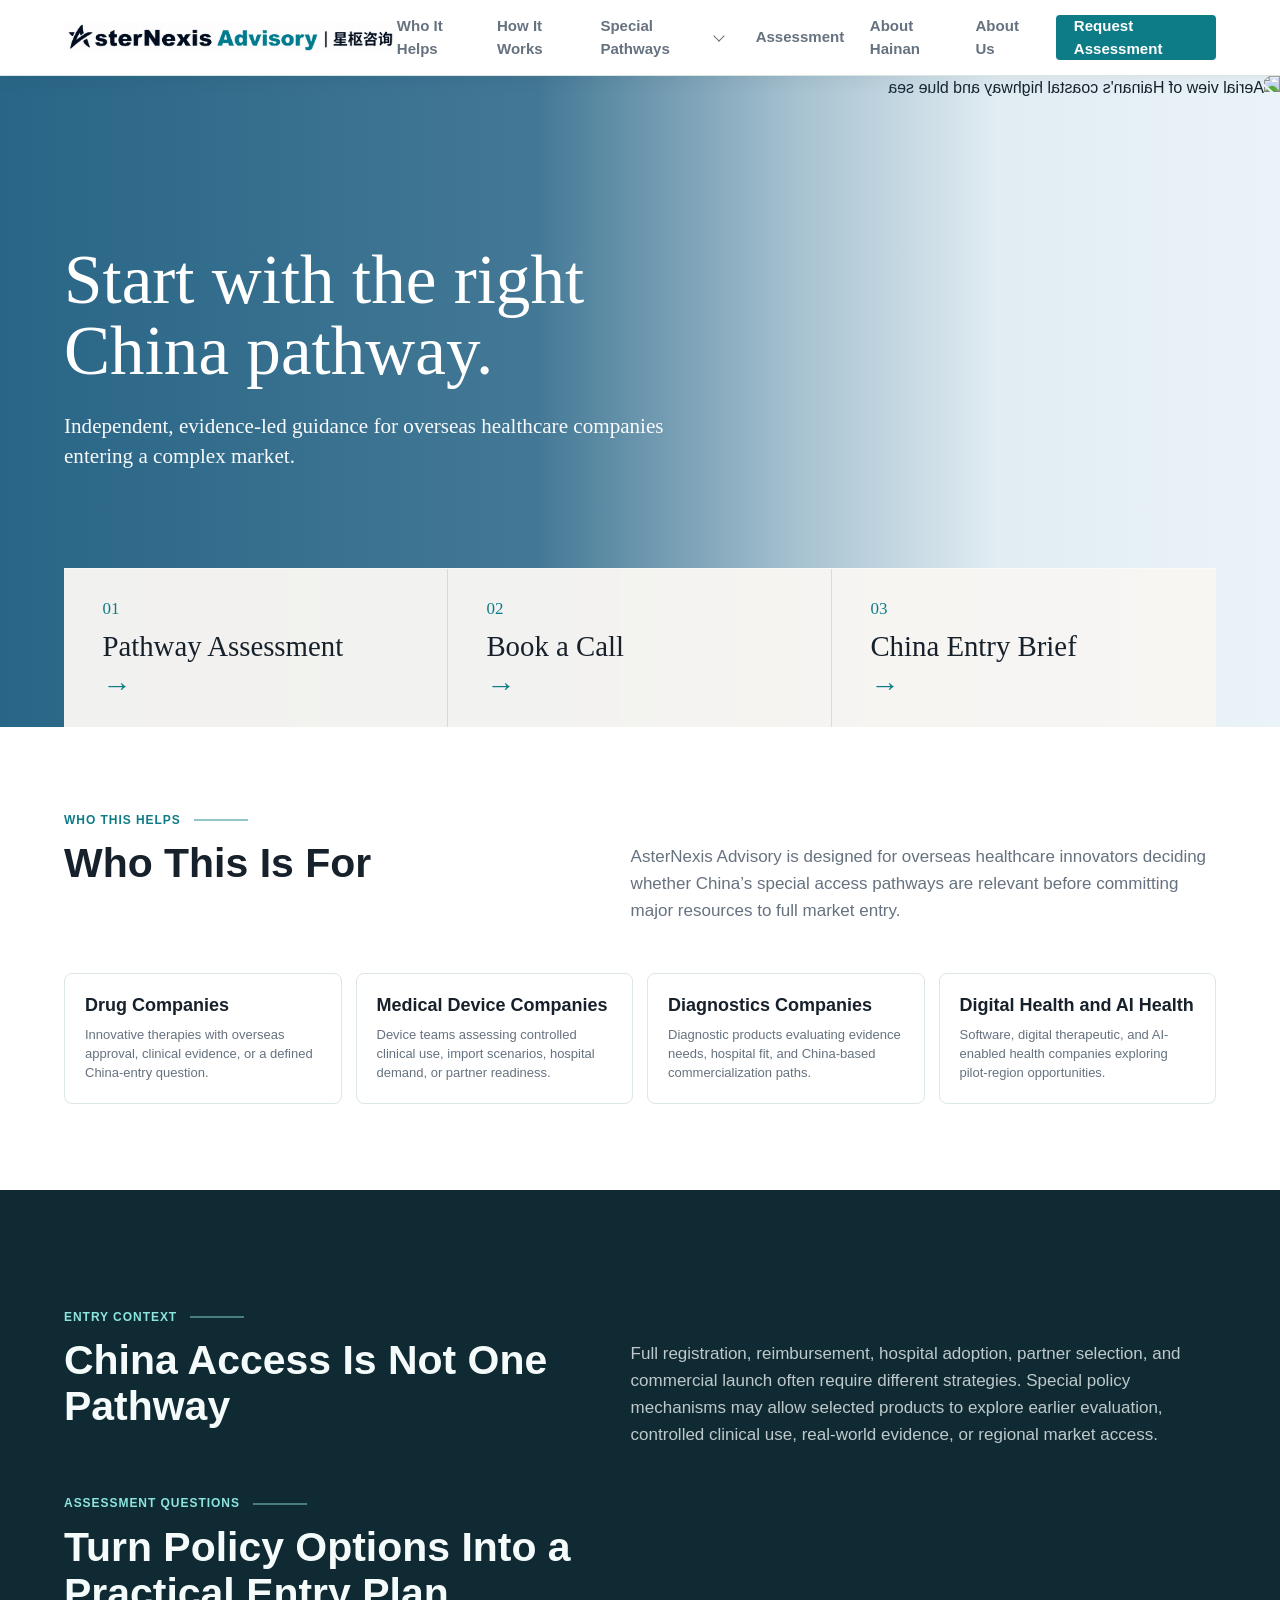
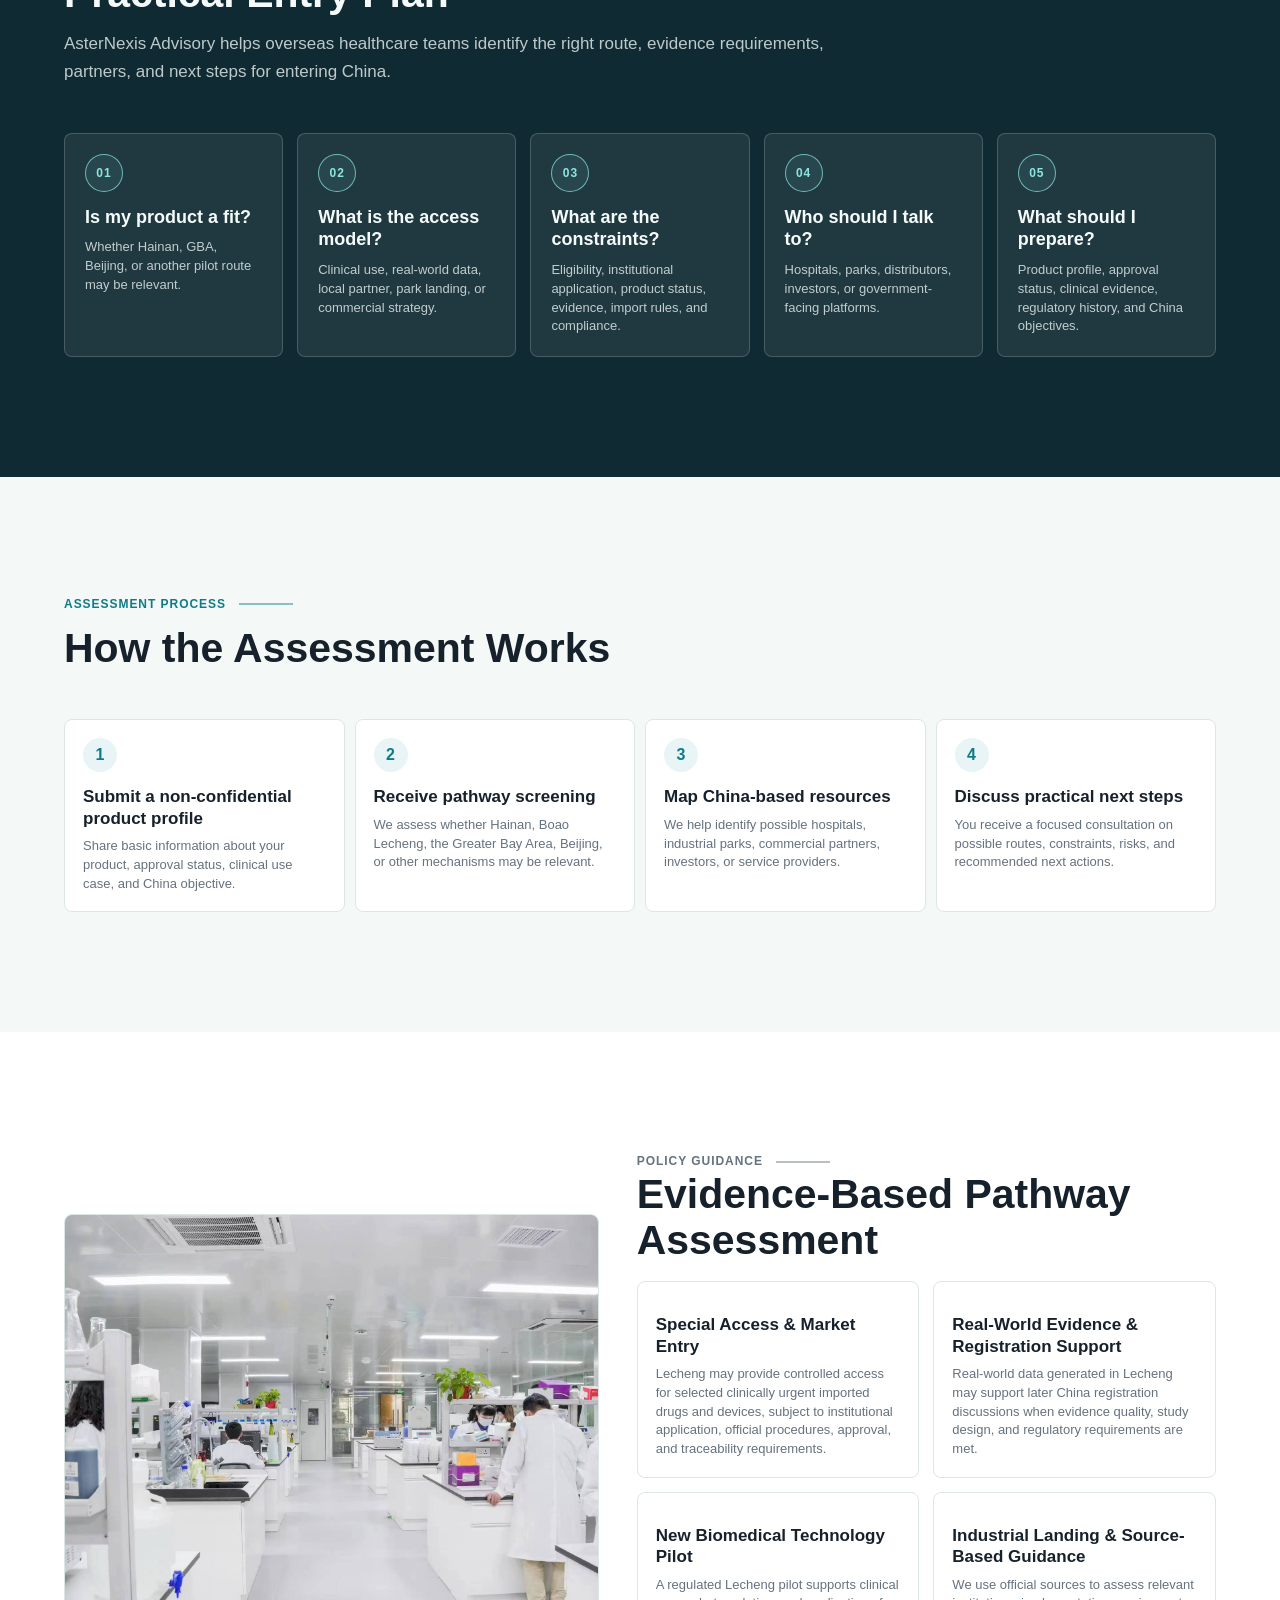
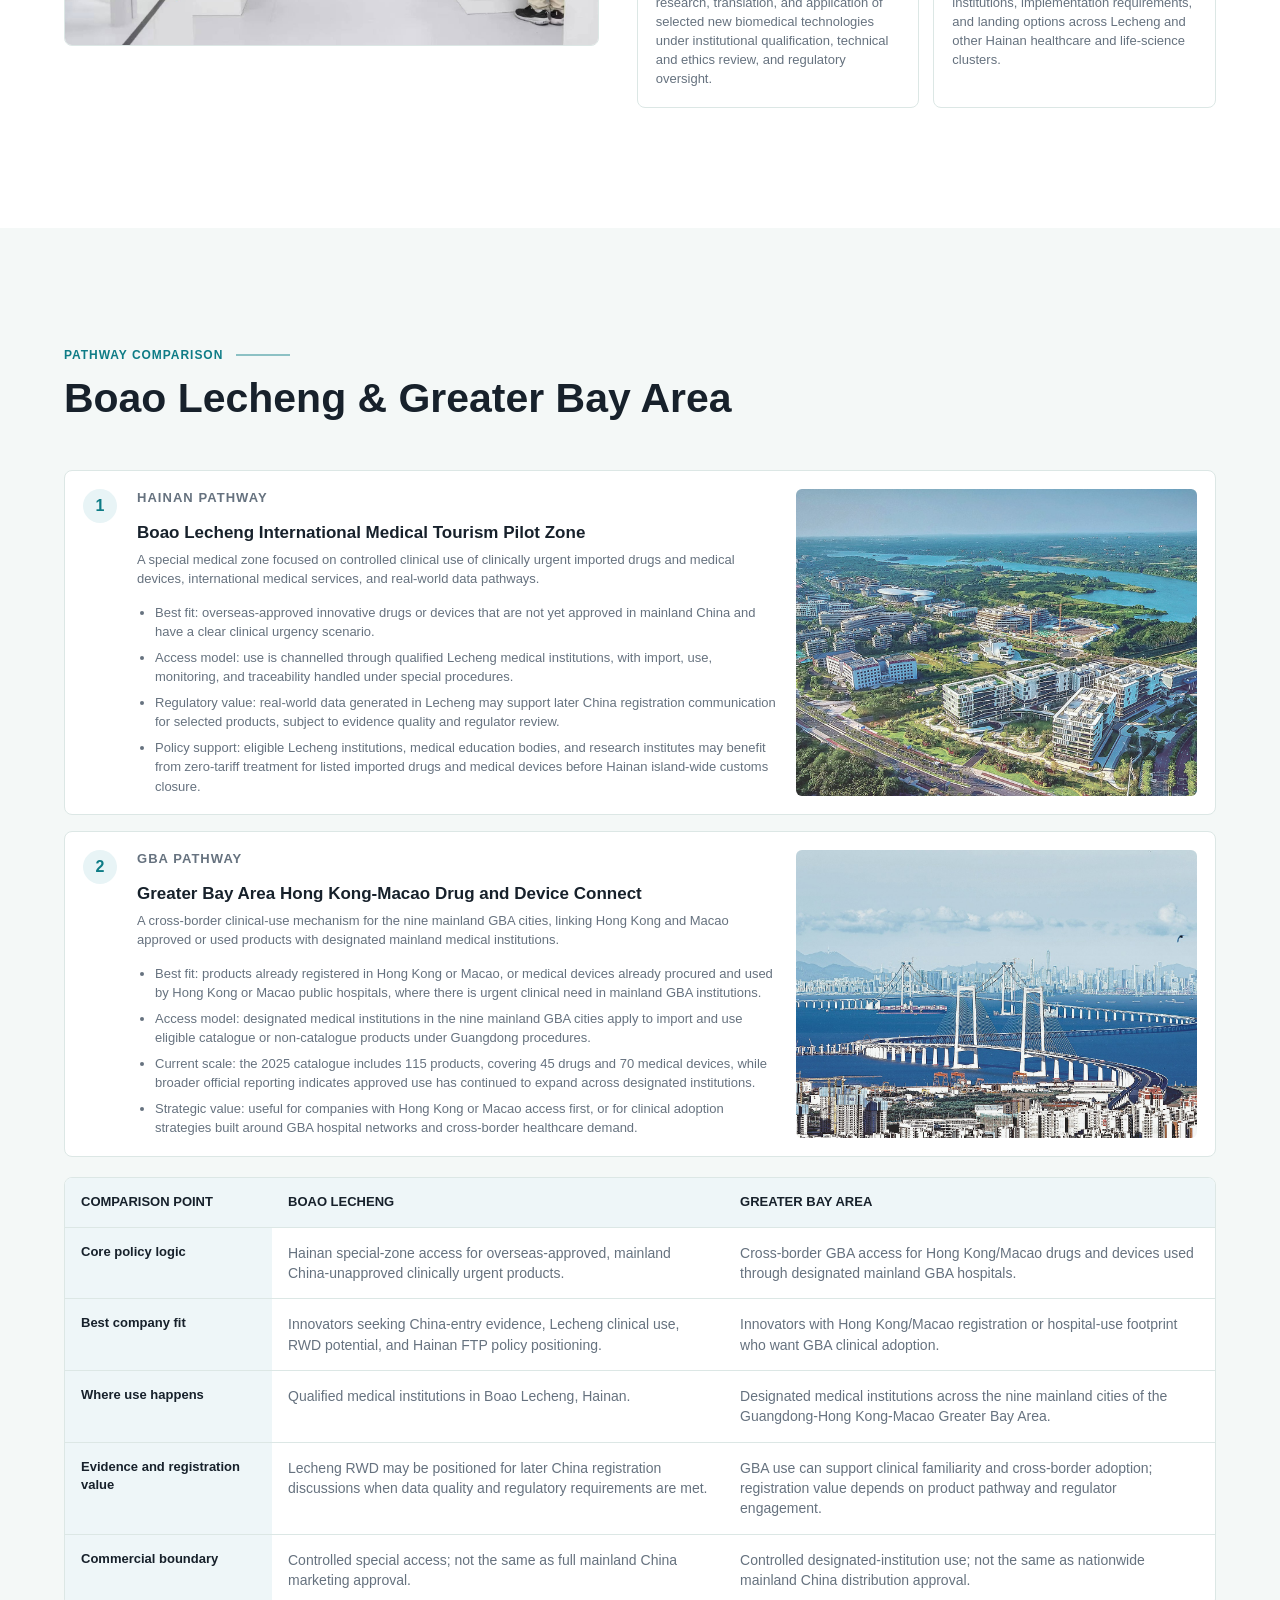
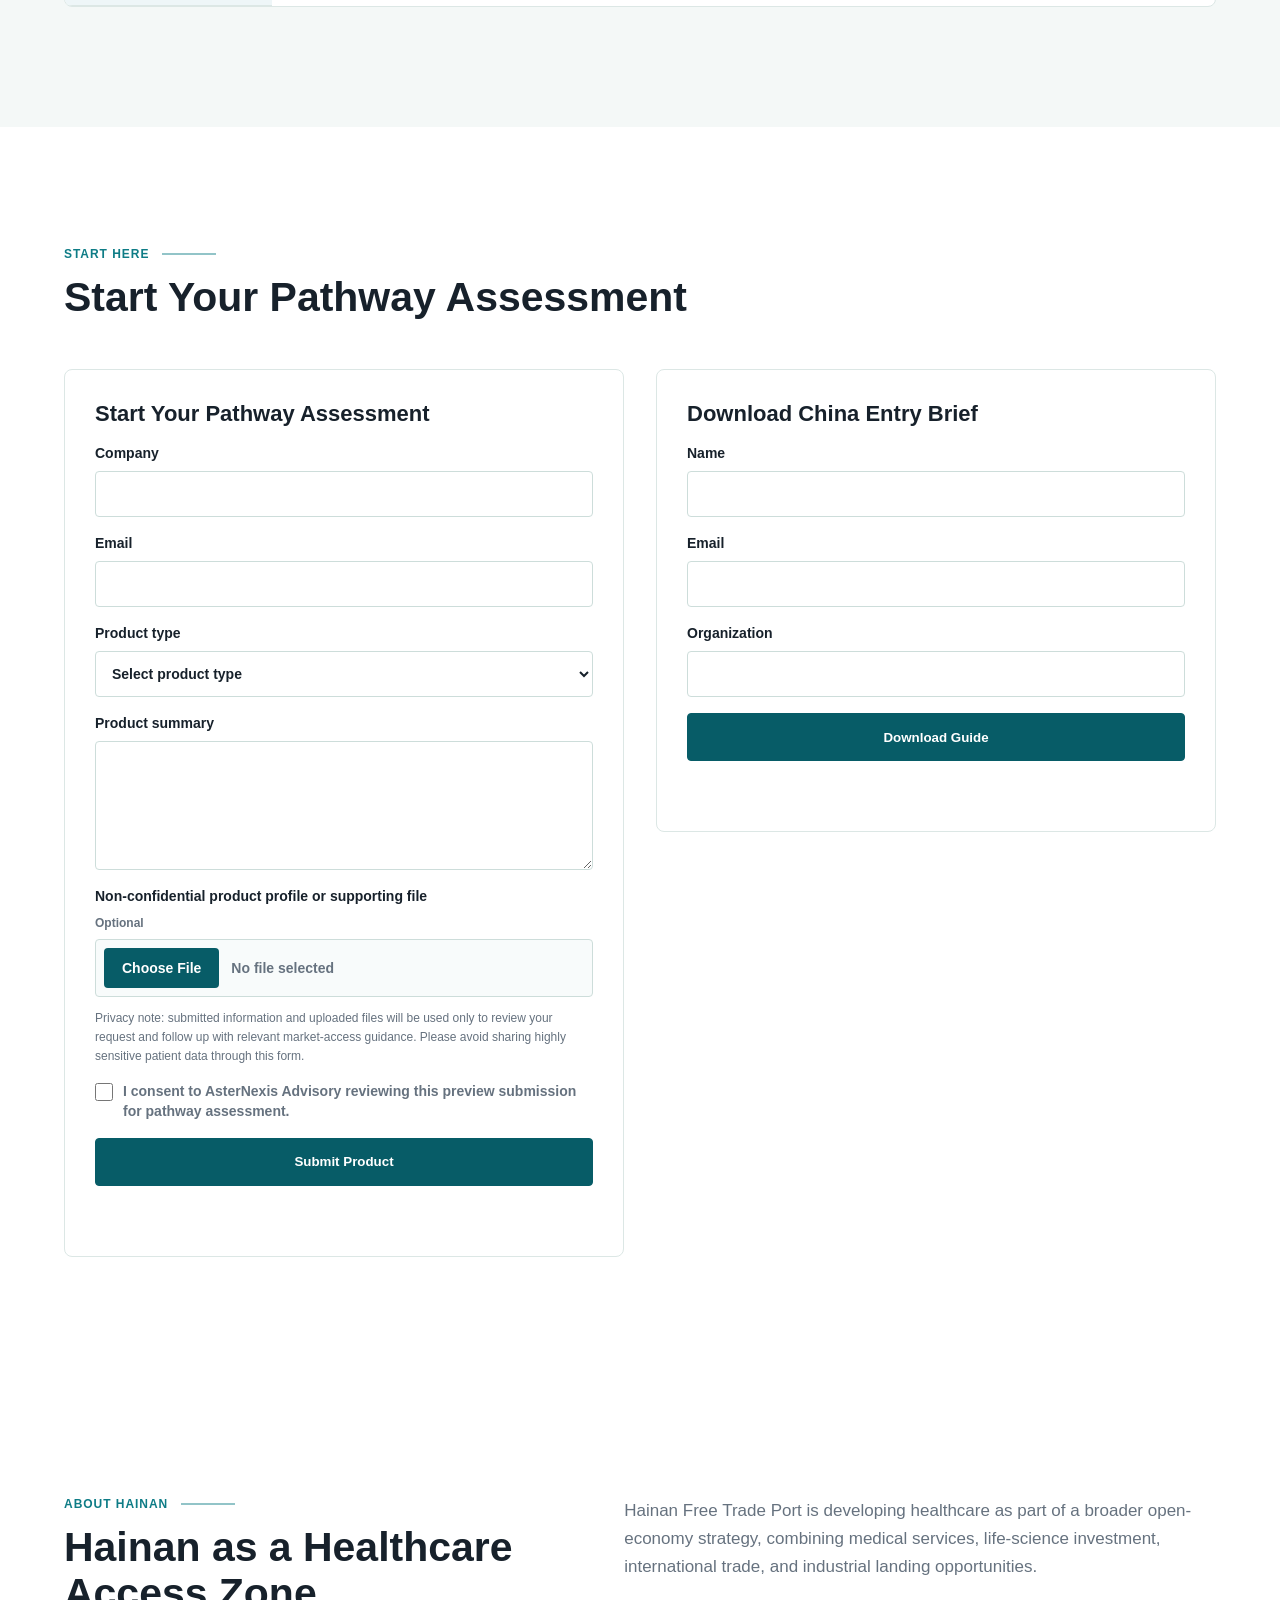
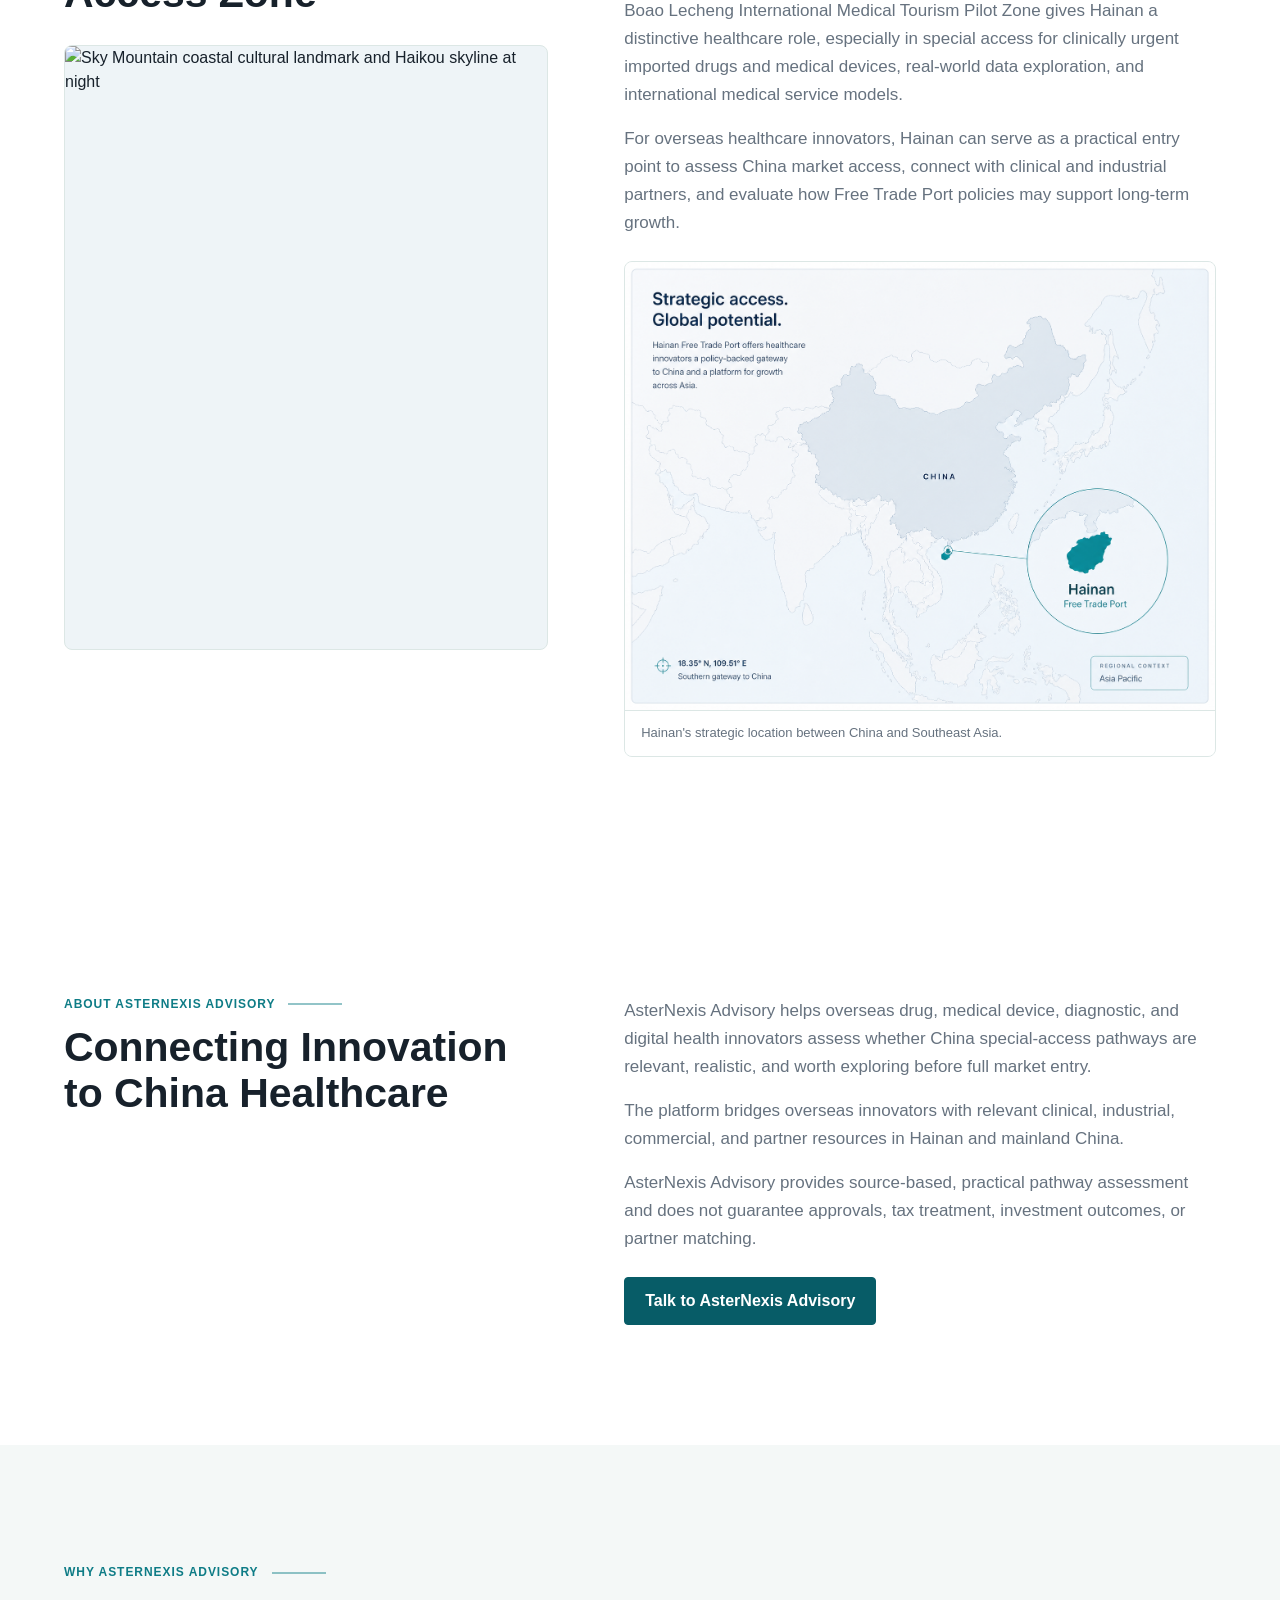
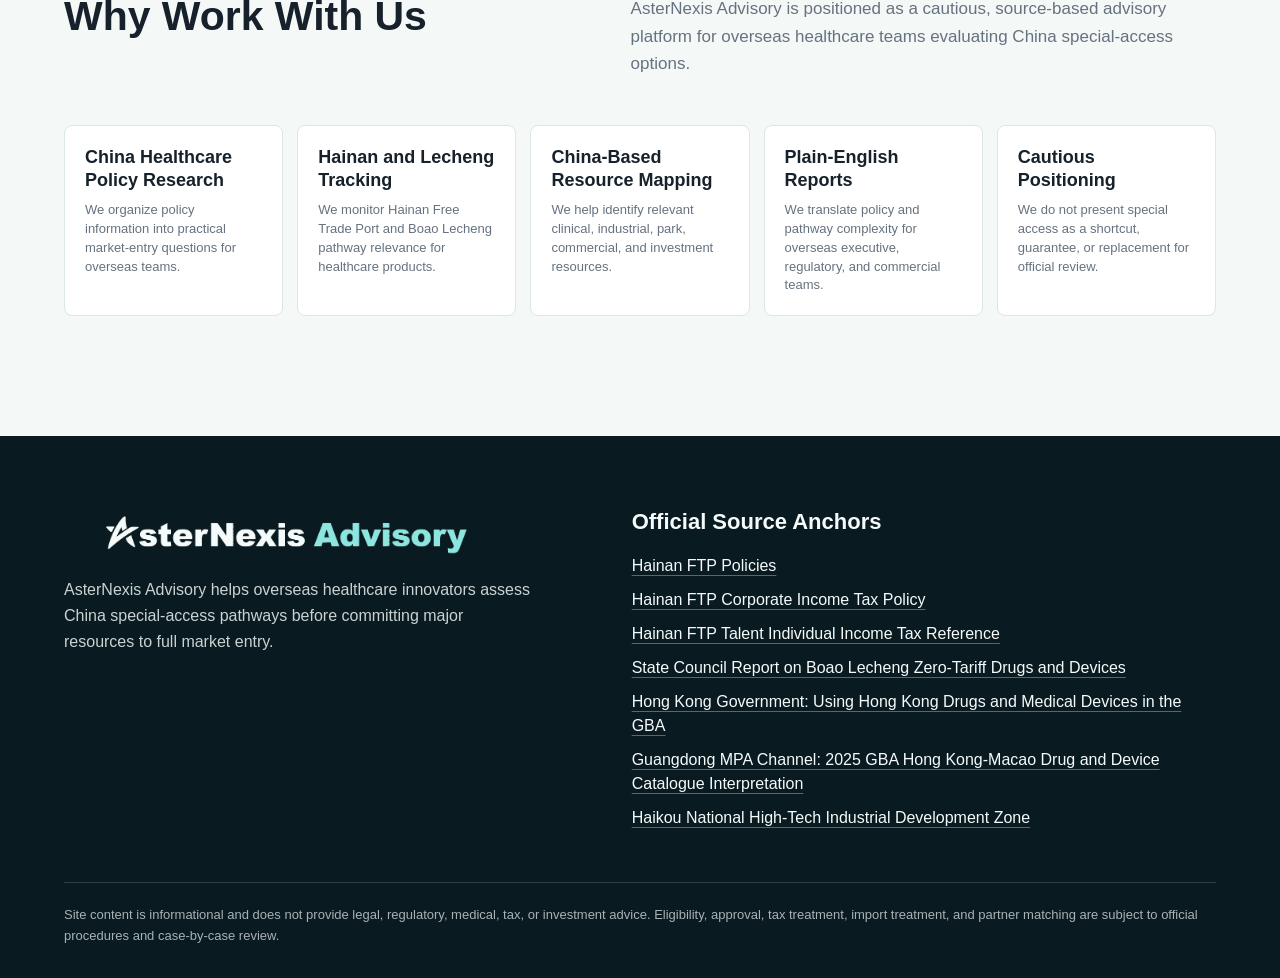
==== index.html @ 8ebd54a4 "Integrate approved hero content into homepage" ====
<!doctype html>
<html lang="en">
<head>
  <meta charset="utf-8">
  <meta name="viewport" content="width=device-width, initial-scale=1">
  <title>AsterNexis Advisory | Hainan & China Healthcare Market Entry Pathways</title>
  <meta name="description" content="AsterNexis Advisory helps overseas drug, medical device, diagnostic, and digital health companies assess China special-access pathways before full market registration.">
  <link rel="stylesheet" href="styles.css?v=20260714-integrated-hero-2">
  <script src="data/site-content.js?v=20260708-1" defer></script>
  <script src="script.js?v=20260714-dropdown-2" defer></script>
</head>
<body>
  <a class="skip-link" href="#main">Skip to content</a>
  <header class="site-header" data-site-header>
    <a class="brand" href="#home" aria-label="AsterNexis Advisory home">
      <img class="brand-logo" src="assets/asternexis-advisory-logo-cn.png?v=20260709-3" alt="AsterNexis Advisory 星枢咨询">
    </a>
    <button class="nav-toggle" type="button" aria-expanded="false" aria-controls="site-nav" aria-label="Open main navigation" data-nav-toggle>
      <span class="nav-toggle-line"></span>
      <span class="nav-toggle-line"></span>
      <span class="nav-toggle-line"></span>
    </button>
    <nav id="site-nav" class="site-nav" aria-label="Main navigation" data-site-nav>
      <a href="#audience">Who It Helps</a>
      <a href="#pathway">How It Works</a>
      <div class="nav-dropdown" data-nav-dropdown>
        <div class="nav-dropdown-trigger">
          <a href="#policies">Special Pathways</a>
          <button class="nav-dropdown-toggle" type="button" aria-expanded="false" aria-controls="special-pathways-menu" aria-label="Open Special Pathways menu" data-nav-dropdown-toggle>
            <span class="nav-chevron" aria-hidden="true"></span>
          </button>
        </div>
        <div id="special-pathways-menu" class="nav-dropdown-menu">
          <a href="#policies">Overview</a>
          <a href="#lecheng">Boao Lecheng</a>
          <a href="#greater-bay-area">Greater Bay Area</a>
          <a href="#pathway-comparison">Compare Both Pathways</a>
        </div>
      </div>
      <a href="#innovators">Assessment</a>
      <a href="#about-hainan">About Hainan</a>
      <a href="#about-us">About Us</a>
      <a class="nav-cta" href="#innovators">Request Assessment</a>
    </nav>
  </header>
  <main id="main">
    <section id="home" class="hero">
      <img class="hero-image" src="assets/hainan-coastal-road.png" alt="Aerial view of Hainan's coastal highway and blue sea">
      <div class="hero-overlay"></div>
      <div class="hero-content wrap">
        <div class="hero-copy">
          <h1>Start with the right<br>China pathway.</h1>
          <p class="lead">Independent, evidence-led guidance for overseas healthcare companies entering a complex market.</p>
        </div>
      </div>
      <div class="hero-gateway">
        <div class="wrap hero-gateway-grid">
          <a class="hero-gateway-link" href="#innovators">
            <span class="hero-gateway-number">01</span>
            <span class="hero-gateway-title">Pathway Assessment</span>
            <span class="hero-gateway-arrow" aria-hidden="true">&rarr;</span>
          </a>
          <a class="hero-gateway-link" href="#innovators">
            <span class="hero-gateway-number">02</span>
            <span class="hero-gateway-title">Book a Call</span>
            <span class="hero-gateway-arrow" aria-hidden="true">&rarr;</span>
          </a>
          <a class="hero-gateway-link" href="#guide-form">
            <span class="hero-gateway-number">03</span>
            <span class="hero-gateway-title">China Entry Brief</span>
            <span class="hero-gateway-arrow" aria-hidden="true">&rarr;</span>
          </a>
        </div>
      </div>
    </section>
    <section id="audience" class="section section-compact">
      <div class="wrap">
        <div class="section-head">
          <div class="section-title">
            <p class="section-kicker">WHO THIS HELPS</p>
            <h2>Who This Is For</h2>
          </div>
          <p>AsterNexis Advisory is designed for overseas healthcare innovators deciding whether China&rsquo;s special access pathways are relevant before committing major resources to full market entry.</p>
        </div>
        <div class="overview-grid">
          <article class="overview-card">
            <h3>Drug Companies</h3>
            <p>Innovative therapies with overseas approval, clinical evidence, or a defined China-entry question.</p>
          </article>
          <article class="overview-card">
            <h3>Medical Device Companies</h3>
            <p>Device teams assessing controlled clinical use, import scenarios, hospital demand, or partner readiness.</p>
          </article>
          <article class="overview-card">
            <h3>Diagnostics Companies</h3>
            <p>Diagnostic products evaluating evidence needs, hospital fit, and China-based commercialization paths.</p>
          </article>
          <article class="overview-card">
            <h3>Digital Health and AI Health</h3>
            <p>Software, digital therapeutic, and AI-enabled health companies exploring pilot-region opportunities.</p>
          </article>
        </div>
      </div>
    </section>
    <section id="assessment" class="section section-dark assessment-dark">
      <div class="wrap">
        <div class="section-head">
          <div class="section-title">
            <p class="section-kicker">ENTRY CONTEXT</p>
            <h2>China Access Is Not One Pathway</h2>
          </div>
          <p>Full registration, reimbursement, hospital adoption, partner selection, and commercial launch often require different strategies. Special policy mechanisms may allow selected products to explore earlier evaluation, controlled clinical use, real-world evidence, or regional market access.</p>
        </div>
        <div class="section-head section-head-stacked">
          <div class="section-title">
            <p class="section-kicker">ASSESSMENT QUESTIONS</p>
            <h2>Turn Policy Options Into a Practical Entry Plan</h2>
          </div>
          <p>AsterNexis Advisory helps overseas healthcare teams identify the right route, evidence requirements, partners, and next steps for entering China.</p>
        </div>
        <div class="clarify-grid">
          <article class="clarify-card">
            <span>01</span>
            <h3>Is my product a fit?</h3>
            <p>Whether Hainan, GBA, Beijing, or another pilot route may be relevant.</p>
          </article>
          <article class="clarify-card">
            <span>02</span>
            <h3>What is the access model?</h3>
            <p>Clinical use, real-world data, local partner, park landing, or commercial strategy.</p>
          </article>
          <article class="clarify-card">
            <span>03</span>
            <h3>What are the constraints?</h3>
            <p>Eligibility, institutional application, product status, evidence, import rules, and compliance.</p>
          </article>
          <article class="clarify-card">
            <span>04</span>
            <h3>Who should I talk to?</h3>
            <p>Hospitals, parks, distributors, investors, or government-facing platforms.</p>
          </article>
          <article class="clarify-card">
            <span>05</span>
            <h3>What should I prepare?</h3>
            <p>Product profile, approval status, clinical evidence, regulatory history, and China objectives.</p>
          </article>
        </div>
      </div>
    </section>
    <section id="pathway" class="section section-soft">
      <div class="wrap">
        <div class="section-head section-head-wide">
          <div class="section-title">
            <p class="section-kicker">ASSESSMENT PROCESS</p>
            <h2>How the Assessment Works</h2>
          </div>
        </div>
        <div class="steps-grid" data-render="pathway"></div>
      </div>
    </section>
    <section id="policies" class="section">
      <div class="wrap split">
        <div class="image-panel">
          <img src="assets/hainan-seed-laboratory.png" alt="Researchers working in a modern Hainan innovation laboratory">
        </div>
        <div class="copy-panel">
          <div class="section-title">
            <p class="section-kicker">POLICY GUIDANCE</p>
            <h2>Evidence-Based Pathway Assessment</h2>
          </div>
          <div class="policy-grid">
            <article class="policy-card">
              <h3>Special Access &amp; Market Entry</h3>
              <p>Lecheng may provide controlled access for selected clinically urgent imported drugs and devices, subject to institutional application, official procedures, approval, and traceability requirements.</p>
            </article>
            <article class="policy-card">
              <h3>Real-World Evidence &amp; Registration Support</h3>
              <p>Real-world data generated in Lecheng may support later China registration discussions when evidence quality, study design, and regulatory requirements are met.</p>
            </article>
            <article class="policy-card">
              <h3>New Biomedical Technology Pilot</h3>
              <p>A regulated Lecheng pilot supports clinical research, translation, and application of selected new biomedical technologies under institutional qualification, technical and ethics review, and regulatory oversight.</p>
            </article>
            <article class="policy-card">
              <h3>Industrial Landing &amp; Source-Based Guidance</h3>
              <p>We use official sources to assess relevant institutions, implementation requirements, and landing options across Lecheng and other Hainan healthcare and life-science clusters.</p>
            </article>
          </div>
        </div>
      </div>
    </section>
    <section id="parks" class="section section-soft">
      <div class="wrap">
        <div class="section-head section-head-wide">
          <div class="section-title">
            <p class="section-kicker">PATHWAY COMPARISON</p>
            <h2>Boao Lecheng &amp; Greater Bay Area</h2>
          </div>
        </div>
        <div class="parks-list comparison-list" data-render="parks">
          <article id="lecheng" class="park-card">
            <div class="park-index">1</div>
            <div>
              <p class="park-eyebrow">Hainan pathway</p>
              <h3>Boao Lecheng International Medical Tourism Pilot Zone</h3>
              <p>A special medical zone focused on controlled clinical use of clinically urgent imported drugs and medical devices, international medical services, and real-world data pathways.</p>
              <ul class="park-highlights">
                <li>Best fit: overseas-approved innovative drugs or devices that are not yet approved in mainland China and have a clear clinical urgency scenario.</li>
                <li>Access model: use is channelled through qualified Lecheng medical institutions, with import, use, monitoring, and traceability handled under special procedures.</li>
                <li>Regulatory value: real-world data generated in Lecheng may support later China registration communication for selected products, subject to evidence quality and regulator review.</li>
                <li>Policy support: eligible Lecheng institutions, medical education bodies, and research institutes may benefit from zero-tariff treatment for listed imported drugs and medical devices before Hainan island-wide customs closure.</li>
              </ul>
            </div>
            <figure class="park-visual">
              <img src="assets/boao-lecheng-policy-pathway.jpg" alt="Aerial view of Boao Lecheng International Medical Tourism Pilot Zone in Hainan">
            </figure>
          </article>
          <article id="greater-bay-area" class="park-card">
            <div class="park-index">2</div>
            <div>
              <p class="park-eyebrow">GBA pathway</p>
              <h3>Greater Bay Area Hong Kong-Macao Drug and Device Connect</h3>
              <p>A cross-border clinical-use mechanism for the nine mainland GBA cities, linking Hong Kong and Macao approved or used products with designated mainland medical institutions.</p>
              <ul class="park-highlights">
                <li>Best fit: products already registered in Hong Kong or Macao, or medical devices already procured and used by Hong Kong or Macao public hospitals, where there is urgent clinical need in mainland GBA institutions.</li>
                <li>Access model: designated medical institutions in the nine mainland GBA cities apply to import and use eligible catalogue or non-catalogue products under Guangdong procedures.</li>
                <li>Current scale: the 2025 catalogue includes 115 products, covering 45 drugs and 70 medical devices, while broader official reporting indicates approved use has continued to expand across designated institutions.</li>
                <li>Strategic value: useful for companies with Hong Kong or Macao access first, or for clinical adoption strategies built around GBA hospital networks and cross-border healthcare demand.</li>
              </ul>
            </div>
            <figure class="park-visual">
              <img src="assets/gba-policy-pathway.jpg" alt="Greater Bay Area bridge and skyline representing the Hong Kong-Macao access pathway">
            </figure>
          </article>
        </div>
        <div id="pathway-comparison" class="comparison-table-wrap">
          <table class="policy-table comparison-table" aria-label="Comparison of Boao Lecheng and Greater Bay Area healthcare access pathways">
            <thead>
              <tr>
                <th>Comparison point</th>
                <th>Boao Lecheng</th>
                <th>Greater Bay Area</th>
              </tr>
            </thead>
            <tbody data-render="park-comparison">
              <tr>
                <th scope="row">Core policy logic</th>
                <td>Hainan special-zone access for overseas-approved, mainland China-unapproved clinically urgent products.</td>
                <td>Cross-border GBA access for Hong Kong/Macao drugs and devices used through designated mainland GBA hospitals.</td>
              </tr>
              <tr>
                <th scope="row">Best company fit</th>
                <td>Innovators seeking China-entry evidence, Lecheng clinical use, RWD potential, and Hainan FTP policy positioning.</td>
                <td>Innovators with Hong Kong/Macao registration or hospital-use footprint who want GBA clinical adoption.</td>
              </tr>
              <tr>
                <th scope="row">Where use happens</th>
                <td>Qualified medical institutions in Boao Lecheng, Hainan.</td>
                <td>Designated medical institutions across the nine mainland cities of the Guangdong-Hong Kong-Macao Greater Bay Area.</td>
              </tr>
              <tr>
                <th scope="row">Evidence and registration value</th>
                <td>Lecheng RWD may be positioned for later China registration discussions when data quality and regulatory requirements are met.</td>
                <td>GBA use can support clinical familiarity and cross-border adoption; registration value depends on product pathway and regulator engagement.</td>
              </tr>
              <tr>
                <th scope="row">Commercial boundary</th>
                <td>Controlled special access; not the same as full mainland China marketing approval.</td>
                <td>Controlled designated-institution use; not the same as nationwide mainland China distribution approval.</td>
              </tr>
            </tbody>
          </table>
        </div>
      </div>
    </section>
    <section id="innovators" class="section">
      <div class="wrap">
        <div class="section-head section-head-wide">
          <div class="section-title">
            <p class="section-kicker">START HERE</p>
            <h2>Start Your Pathway Assessment</h2>
          </div>
        </div>
        <div class="form-layout">
          <form id="product-form" class="lead-form" action="https://formspree.io/f/meebnwye" method="post" enctype="multipart/form-data" data-lead-form>
            <h3>Start Your Pathway Assessment</h3>
            <input type="hidden" name="_subject" value="New AsterNexis Advisory pathway assessment request">
            <label>
              Company
              <input type="text" name="company" autocomplete="organization" required>
            </label>
            <label>
              Email
              <input type="email" name="email" autocomplete="email" required>
            </label>
            <label>
              Product type
              <select name="productType" required>
                <option value="">Select product type</option>
                <option value="drug">Drug</option>
                <option value="device">Medical device</option>
                <option value="diagnostic">Diagnostic</option>
                <option value="service">Healthcare service</option>
                <option value="other">Other</option>
              </select>
            </label>
            <label>
              Product summary
              <textarea name="summary" rows="5" required></textarea>
            </label>
            <label>
              Non-confidential product profile or supporting file <span class="optional-note">Optional</span>
              <span class="file-upload">
                <input class="file-upload-input" type="file" name="productFile" accept=".pdf,.doc,.docx,.ppt,.pptx,.xls,.xlsx,.png,.jpg,.jpeg" data-file-input>
                <span class="file-upload-button">Choose File</span>
                <span class="file-upload-name" data-file-name>No file selected</span>
              </span>
            </label>
            <p class="privacy-note">Privacy note: submitted information and uploaded files will be used only to review your request and follow up with relevant market-access guidance. Please avoid sharing highly sensitive patient data through this form.</p>
            <label class="check">
              <input type="checkbox" name="consent" required>
              <span>I consent to AsterNexis Advisory reviewing this preview submission for pathway assessment.</span>
            </label>
            <button class="button" type="submit">Submit Product</button>
            <p class="form-status" aria-live="polite"></p>
          </form>
          <form id="guide-form" class="lead-form" action="https://formspree.io/f/mzdloqnz" method="post" data-lead-form>
            <h3>Download China Entry Brief</h3>
            <input type="hidden" name="_subject" value="New AsterNexis Advisory entry guide request">
            <label>
              Name
              <input type="text" name="name" autocomplete="name" required>
            </label>
            <label>
              Email
              <input type="email" name="email" autocomplete="email" required>
            </label>
            <label>
              Organization
              <input type="text" name="organization" autocomplete="organization" required>
            </label>
            <button class="button" type="submit">Download Guide</button>
            <p class="form-status" aria-live="polite"></p>
          </form>
        </div>
      </div>
    </section>
    <section id="about-hainan" class="section">
      <div class="wrap two-column">
        <div class="about-hainan-heading">
          <div class="section-title">
            <p class="section-kicker">ABOUT HAINAN</p>
            <h2>Hainan as a Healthcare Access Zone</h2>
          </div>
          <figure class="about-hainan-visual">
            <img src="assets/haikou-sky-mountain.png" alt="Sky Mountain coastal cultural landmark and Haikou skyline at night">
          </figure>
        </div>
        <div class="about-hainan-content">
          <div class="text-stack" data-render="aboutHainan"></div>
          <figure class="about-hainan-map">
            <img src="assets/hainan-asia-editorial-map.png" alt="Map showing Hainan Free Trade Port at China's southern gateway within Asia">
            <figcaption>Hainan's strategic location between China and Southeast Asia.</figcaption>
          </figure>
        </div>
      </div>
    </section>
    <section id="about-us" class="section">
      <div class="wrap two-column">
        <div>
          <div class="section-title">
            <p class="section-kicker">ABOUT ASTERNEXIS ADVISORY</p>
            <h2>Connecting Innovation to China Healthcare</h2>
          </div>
        </div>
        <div>
          <div class="text-stack" data-render="aboutUs"></div>
          <a class="button" href="#innovators">Talk to AsterNexis Advisory</a>
        </div>
      </div>
    </section>
    <section id="why-us" class="section section-soft">
      <div class="wrap">
        <div class="section-head">
          <div class="section-title">
            <p class="section-kicker">WHY ASTERNEXIS ADVISORY</p>
            <h2>Why Work With Us</h2>
          </div>
          <p>AsterNexis Advisory is positioned as a cautious, source-based advisory platform for overseas healthcare teams evaluating China special-access options.</p>
        </div>
        <div class="overview-grid overview-grid-five">
          <article class="overview-card">
            <h3>China Healthcare Policy Research</h3>
            <p>We organize policy information into practical market-entry questions for overseas teams.</p>
          </article>
          <article class="overview-card">
            <h3>Hainan and Lecheng Tracking</h3>
            <p>We monitor Hainan Free Trade Port and Boao Lecheng pathway relevance for healthcare products.</p>
          </article>
          <article class="overview-card">
            <h3>China-Based Resource Mapping</h3>
            <p>We help identify relevant clinical, industrial, park, commercial, and investment resources.</p>
          </article>
          <article class="overview-card">
            <h3>Plain-English Reports</h3>
            <p>We translate policy and pathway complexity for overseas executive, regulatory, and commercial teams.</p>
          </article>
          <article class="overview-card">
            <h3>Cautious Positioning</h3>
            <p>We do not present special access as a shortcut, guarantee, or replacement for official review.</p>
          </article>
        </div>
      </div>
    </section>
  </main>
  <div class="submission-modal" data-submission-modal hidden>
    <div class="submission-modal-backdrop" data-modal-close></div>
    <section class="submission-modal-card" role="dialog" aria-modal="true" aria-labelledby="submission-modal-title" aria-describedby="submission-modal-message">
      <button class="submission-modal-close" type="button" aria-label="Close success message" data-modal-close>&times;</button>
      <div class="submission-modal-icon" aria-hidden="true">
        <svg viewBox="0 0 32 32" focusable="false">
          <path d="M27 9 13.5 22.5 6 15"/>
        </svg>
      </div>
      <p class="submission-modal-eyebrow">Submission received</p>
      <h2 id="submission-modal-title">Thank you. Your material has been submitted successfully.</h2>
      <p id="submission-modal-message">AsterNexis Advisory will review your needs carefully and follow up with relevant next steps.</p>
      <button class="button" type="button" data-modal-close>Back to Website</button>
    </section>
  </div>
  <footer class="site-footer">
    <div class="wrap footer-grid">
      <div>
        <div class="footer-brand" aria-label="AsterNexis Advisory">
          <img class="footer-brand-logo" src="assets/asternexis-advisory-logo-light.png" alt="AsterNexis Advisory">
        </div>
        <p>AsterNexis Advisory helps overseas healthcare innovators assess China special-access pathways before committing major resources to full market entry.</p>
      </div>
      <div>
        <h2>Official Source Anchors</h2>
        <ul class="source-list" data-render="sources"></ul>
      </div>
    </div>
    <div class="wrap disclaimer">
      Site content is informational and does not provide legal, regulatory, medical, tax, or investment advice. Eligibility, approval, tax treatment, import treatment, and partner matching are subject to official procedures and case-by-case review.
    </div>
  </footer>
</body>
</html>
---- styles.css ----
:root {
  --color-ink: #17212b;
  --color-muted: #66727f;
  --color-bg: #ffffff;
  --color-soft: #f4f8f7;
  --color-dark: #102a33;
  --color-dark-text: #f5fbfa;
  --color-accent: #0e7c86;
  --color-accent-strong: #075c67;
  --color-border: #dce7e5;
  --header-height: 76px;
  --page-gutter: clamp(20px, 5vw, 72px);
  --content-max: 1180px;
  --shadow-header: 0 2px 18px rgba(16, 42, 51, 0.08);
}

* {
  box-sizing: border-box;
}

html {
  scroll-behavior: smooth;
  scroll-padding-top: var(--header-height);
}

body {
  margin: 0;
  color: var(--color-ink);
  background: var(--color-bg);
  font-family: Arial, Helvetica, sans-serif;
  line-height: 1.5;
}

body.modal-open {
  overflow: hidden;
}

img {
  display: block;
  max-width: 100%;
}

a {
  color: inherit;
}

.skip-link {
  position: fixed;
  top: 12px;
  left: 12px;
  z-index: 100;
  padding: 10px 14px;
  color: var(--color-dark-text);
  background: var(--color-dark);
  border-radius: 4px;
  transform: translateY(-140%);
  transition: transform 160ms ease;
}

.skip-link:focus {
  transform: translateY(0);
}

.site-header {
  position: fixed;
  top: 0;
  left: 0;
  right: 0;
  z-index: 20;
  display: flex;
  align-items: center;
  justify-content: space-between;
  min-height: var(--header-height);
  padding: 12px var(--page-gutter);
  background: rgba(255, 255, 255, 0.96);
  border-bottom: 1px solid var(--color-border);
  box-shadow: var(--shadow-header);
  backdrop-filter: blur(12px);
}

.brand {
  display: inline-flex;
  align-items: center;
  flex: 0 0 auto;
}

.brand img {
  height: auto;
}

.brand .brand-logo {
  display: block;
  width: clamp(320px, 26vw, 430px);
  max-height: 50px;
  object-fit: contain;
  object-position: left center;
}

.site-nav {
  display: flex;
  align-items: center;
  gap: clamp(14px, 2vw, 28px);
  color: var(--color-muted);
  font-size: 0.94rem;
  font-weight: 600;
}

.site-nav a {
  text-decoration: none;
}

.site-nav a:hover,
.site-nav a:focus {
  color: var(--color-accent-strong);
}

.nav-dropdown {
  position: relative;
}

.nav-dropdown-trigger {
  display: flex;
  align-items: center;
  gap: 4px;
}

.nav-dropdown-toggle {
  width: 28px;
  height: 28px;
  display: inline-flex;
  align-items: center;
  justify-content: center;
  padding: 0;
  color: var(--color-muted);
  background: transparent;
  border: 0;
  cursor: pointer;
}

.nav-chevron {
  width: 8px;
  height: 8px;
  border-right: 1.5px solid currentColor;
  border-bottom: 1.5px solid currentColor;
  transform: translateY(-2px) rotate(45deg);
  transition: transform 160ms ease;
}

.nav-dropdown.is-open .nav-chevron {
  transform: translateY(2px) rotate(225deg);
}

.nav-dropdown-menu {
  position: absolute;
  top: calc(100% + 12px);
  left: 50%;
  z-index: 30;
  width: 230px;
  display: none;
  padding: 8px;
  background: #ffffff;
  border: 1px solid var(--color-border);
  box-shadow: 0 18px 44px rgba(5, 31, 43, 0.16);
  transform: translateX(-50%);
}

.nav-dropdown:hover .nav-dropdown-menu,
.nav-dropdown:focus-within .nav-dropdown-menu,
.nav-dropdown.is-open .nav-dropdown-menu {
  display: grid;
}

.site-nav .nav-dropdown-menu a {
  min-height: 40px;
  display: flex;
  align-items: center;
  padding: 0 12px;
  color: var(--color-ink);
}

.site-nav .nav-dropdown-menu a:hover,
.site-nav .nav-dropdown-menu a:focus {
  color: var(--color-accent-strong);
  background: rgba(12, 124, 131, 0.08);
}

.nav-cta {
  display: inline-flex;
  align-items: center;
  min-height: 42px;
  padding: 0 18px;
  color: #ffffff;
  background: var(--color-accent);
  border-radius: 4px;
}

.site-nav .nav-cta:hover,
.site-nav .nav-cta:focus {
  color: #ffffff;
  background: var(--color-accent-strong);
}

.nav-toggle {
  display: none;
  width: 44px;
  height: 44px;
  align-items: center;
  justify-content: center;
  flex-direction: column;
  gap: 5px;
  background: transparent;
  border: 1px solid var(--color-border);
  border-radius: 4px;
  cursor: pointer;
}

.nav-toggle-line {
  width: 20px;
  height: 2px;
  background: var(--color-ink);
}

main {
  padding-top: var(--header-height);
}

.hero,
.section,
.site-footer {
  padding-right: var(--page-gutter);
  padding-left: var(--page-gutter);
}

.hero {
  min-height: calc(100vh - var(--header-height));
  background: var(--color-bg);
}

.section {
  min-height: 420px;
  padding-top: clamp(72px, 10vw, 120px);
  padding-bottom: clamp(72px, 10vw, 120px);
}

.section-compact {
  min-height: 0;
  padding-top: clamp(58px, 8vw, 86px);
  padding-bottom: clamp(58px, 8vw, 86px);
}

.section-soft {
  background: var(--color-soft);
}

.section-dark {
  color: var(--color-dark-text);
  background: var(--color-dark);
}

.assessment-dark .clarify-card {
  color: var(--color-dark-text);
  background: rgba(255, 255, 255, 0.07);
  border-color: rgba(255, 255, 255, 0.18);
}

.assessment-dark .section-head > p,
.assessment-dark .clarify-card p {
  color: rgba(245, 251, 250, 0.76);
}

.assessment-dark .section-kicker,
.assessment-dark .clarify-card span {
  color: #8ce5df;
}

.site-footer {
  min-height: 160px;
  padding-top: 48px;
  padding-bottom: 48px;
  color: var(--color-dark-text);
  background: #091a20;
}

@media (max-width: 1180px) {
  .nav-toggle {
    display: inline-flex;
  }

  .site-nav {
    position: absolute;
    top: calc(100% + 1px);
    left: 0;
    right: 0;
    display: none;
    flex-direction: column;
    align-items: stretch;
    gap: 0;
    padding: 12px var(--page-gutter) 20px;
    background: #ffffff;
    border-bottom: 1px solid var(--color-border);
    box-shadow: var(--shadow-header);
  }

  .site-nav.is-open {
    display: flex;
  }

  .site-nav a {
    padding: 13px 0;
  }

  .nav-dropdown,
  .nav-dropdown-trigger {
    width: 100%;
  }

  .nav-dropdown-trigger > a {
    flex: 1;
  }

  .nav-dropdown-toggle {
    width: 48px;
    height: 48px;
    color: var(--color-ink);
    border-left: 1px solid var(--color-border);
  }

  .nav-dropdown:hover .nav-dropdown-menu,
  .nav-dropdown:focus-within .nav-dropdown-menu {
    display: none;
  }

  .nav-dropdown.is-open .nav-dropdown-menu {
    display: grid;
  }

  .nav-dropdown-menu {
    position: static;
    width: 100%;
    padding: 0 0 6px 14px;
    background: transparent;
    border: 0;
    border-left: 1px solid rgba(12, 124, 131, 0.3);
    box-shadow: none;
    transform: none;
  }

  .site-nav .nav-dropdown-menu a {
    min-height: 40px;
    padding: 0 12px;
    font-size: 0.92em;
  }

  .nav-cta {
    justify-content: center;
    margin-top: 8px;
    padding: 0 18px;
  }
}

@media (max-width: 640px) {
  :root {
    --header-height: 68px;
  }

  .brand .brand-logo {
    width: 260px;
    max-height: 42px;
  }

  .section {
    min-height: 360px;
  }
}

:root {
  --ink: var(--color-ink);
  --muted: var(--color-muted);
  --teal: var(--color-accent);
  --blue: var(--color-accent-strong);
  --line: var(--color-border);
}

.wrap {
  width: min(100%, var(--content-max));
  margin: 0 auto;
}

.hero {
  position: relative;
  min-height: 650px;
  padding-top: 72px;
  overflow: hidden;
  background: #eaf3f8;
}

.hero-image {
  position: absolute;
  inset: 0;
  width: 100%;
  height: 100%;
  object-fit: cover;
  object-position: center center;
  transform: scaleX(-1);
}

.hero-overlay {
  position: absolute;
  inset: 0;
  background: linear-gradient(90deg, rgba(20, 86, 122, 0.9) 0%, rgba(20, 86, 122, 0.78) 42%, rgba(20, 86, 122, 0.32) 62%, rgba(20, 86, 122, 0.04) 78%, rgba(20, 86, 122, 0) 100%);
}

.hero-content {
  position: relative;
  min-height: 420px;
  display: flex;
  align-items: center;
}

.hero-copy {
  max-width: 720px;
  margin-left: 0;
  padding: 72px 0;
}

.eyebrow {
  color: var(--teal);
  font-size: 13px;
  font-weight: 700;
  text-transform: uppercase;
  margin: 0 0 18px;
}

.hero .eyebrow {
  font-size: 15px;
  letter-spacing: 0.03em;
}

h1 {
  margin: 0 0 24px;
  font-size: 48px;
  line-height: 1.08;
  letter-spacing: 0;
}

.hero-copy h1 {
  max-width: 720px;
  margin-bottom: 24px;
  color: #ffffff;
  font-family: Georgia, "Times New Roman", serif;
  font-size: clamp(52px, 5.4vw, 76px);
  font-weight: 400;
  line-height: 1.03;
}

.hero-title-line {
  display: block;
  white-space: nowrap;
}

.lead {
  margin: 0 0 28px;
  max-width: 660px;
  color: #506174;
  font-size: 17px;
  line-height: 1.55;
}

.hero .lead {
  margin-bottom: 0;
  max-width: 650px;
  color: rgba(255, 255, 255, 0.96);
  font-family: Georgia, "Times New Roman", serif;
  font-size: clamp(18px, 1.65vw, 23px);
  line-height: 1.45;
}

.hero-gateway {
  position: relative;
  background: rgba(248, 246, 243, 0.97);
  border-top: 1px solid rgba(255, 255, 255, 0.5);
}

.hero-gateway-grid {
  display: grid;
  grid-template-columns: repeat(3, minmax(0, 1fr));
}

.hero-gateway-link {
  min-height: 158px;
  display: grid;
  align-content: center;
  gap: 8px;
  padding: 24px clamp(20px, 3vw, 48px);
  color: var(--ink);
  text-decoration: none;
  border-right: 1px solid rgba(23, 33, 43, 0.12);
}

.hero-gateway-link:last-child {
  border-right: 0;
}

.hero-gateway-number {
  color: var(--teal);
  font-family: Georgia, "Times New Roman", serif;
  font-size: 17px;
}

.hero-gateway-title {
  font-family: Georgia, "Times New Roman", serif;
  font-size: clamp(26px, 2.25vw, 34px);
  line-height: 1.15;
}

.hero-gateway-arrow {
  color: var(--teal);
  font-size: 29px;
  line-height: 1;
  transition: transform 160ms ease;
}

.hero-gateway-link:hover .hero-gateway-arrow,
.hero-gateway-link:focus-visible .hero-gateway-arrow {
  transform: translateX(8px);
}

.actions {
  display: flex;
  flex-wrap: wrap;
  gap: 12px;
  margin-bottom: 34px;
}

.button {
  display: inline-flex;
  align-items: center;
  justify-content: center;
  min-height: 48px;
  padding: 0 20px;
  border: 1px solid var(--blue);
  border-radius: 4px;
  background: var(--blue);
  color: #ffffff;
  font-weight: 700;
  text-decoration: none;
}

.button-secondary {
  background: #ffffff;
  color: var(--blue);
}

.button-ghost {
  background: rgba(255, 255, 255, 0.75);
  color: var(--ink);
  border-color: #c8d7e3;
}

.trust-row {
  display: grid;
  grid-template-columns: repeat(3, minmax(0, 1fr));
  gap: 12px;
  max-width: 680px;
}

.trust-row div {
  padding: 14px;
  background: rgba(255, 255, 255, 0.76);
  border: 1px solid rgba(205, 221, 232, 0.86);
  border-radius: 8px;
}

.trust-row strong {
  display: block;
  margin-bottom: 6px;
}

.trust-row span {
  color: var(--muted);
  font-size: 13px;
  line-height: 1.4;
}

.section-head {
  display: grid;
  grid-template-columns: minmax(0, 0.82fr) minmax(320px, 0.98fr);
  align-items: start;
  gap: clamp(30px, 6vw, 86px);
  margin-bottom: clamp(30px, 5vw, 48px);
}

.section-head-wide {
  grid-template-columns: minmax(0, 1fr);
}

.section-head-wide .section-title {
  max-width: none;
}

.section-head-wide .section-title h2 {
  white-space: nowrap;
}

.section-head-stacked {
  grid-template-columns: minmax(0, 760px);
  gap: 14px;
  margin-top: 42px;
}

.section-title {
  max-width: 660px;
}

.section-kicker {
  display: flex;
  align-items: center;
  gap: 13px;
  margin: 0 0 14px;
  color: var(--teal);
  font-size: 12px;
  font-weight: 800;
  letter-spacing: 0.08em;
  line-height: 1.2;
  text-transform: uppercase;
}

.section-kicker::after {
  content: "";
  display: block;
  width: 54px;
  height: 2px;
  background: currentColor;
  opacity: 0.45;
}

.section-title h2,
.copy-panel h2 {
  margin: 0;
  font-size: clamp(30px, 3.2vw, 42px);
  line-height: 1.12;
}

.section-head > p,
.copy-panel p {
  margin: 0;
  color: var(--muted);
  line-height: 1.6;
}

.section-head > p {
  max-width: 680px;
  padding-top: 30px;
  font-size: 17px;
}

.section-head-stacked > p {
  max-width: 760px;
  padding-top: 0;
}

.copy-panel .section-title,
.two-column .section-title,
.intake-cta .section-title {
  margin-bottom: 18px;
}

.copy-panel > p {
  margin-bottom: 22px;
}

.steps-grid {
  display: grid;
  grid-template-columns: repeat(4, minmax(0, 1fr));
  gap: 10px;
}

.step-card,
.policy-card,
.park-card,
.overview-card,
.clarify-card {
  background: #ffffff;
  border: 1px solid var(--line);
  border-radius: 8px;
}

.step-card {
  min-height: 160px;
  padding: 18px;
}

.number,
.park-index {
  width: 34px;
  height: 34px;
  display: grid;
  place-items: center;
  border-radius: 50%;
  background: #e8f4f6;
  color: var(--teal);
  font-weight: 700;
}

.step-card h3,
.policy-card h3,
.park-card h3 {
  margin: 14px 0 8px;
  font-size: 17px;
  line-height: 1.25;
}

.step-card p,
.policy-card p,
.park-card p,
.overview-card p,
.clarify-card p {
  margin: 0;
  color: var(--muted);
  font-size: 13px;
  line-height: 1.45;
}

.overview-grid,
.clarify-grid {
  display: grid;
  gap: 14px;
}

.overview-grid {
  grid-template-columns: repeat(4, minmax(0, 1fr));
}

.overview-grid-five {
  grid-template-columns: repeat(5, minmax(0, 1fr));
}

.overview-card,
.clarify-card {
  padding: 20px;
}

.overview-card h3,
.clarify-card h3 {
  margin: 0 0 10px;
  font-size: 18px;
  line-height: 1.25;
}

.clarify-grid {
  grid-template-columns: repeat(5, minmax(0, 1fr));
}

.clarify-card span {
  display: inline-flex;
  align-items: center;
  justify-content: center;
  width: 38px;
  height: 38px;
  margin-bottom: 14px;
  color: var(--teal);
  background: rgba(140, 229, 223, 0.08);
  border: 1px solid rgba(140, 229, 223, 0.72);
  border-radius: 999px;
  font-size: 12px;
  font-weight: 700;
  letter-spacing: 0.08em;
}

.split {
  display: grid;
  grid-template-columns: 0.96fr 1.04fr;
  gap: 38px;
  align-items: center;
}

.image-panel {
  overflow: hidden;
  border: 1px solid var(--line);
  border-radius: 8px;
  background: #eef4f7;
}

.image-panel img {
  width: 100%;
  height: 100%;
  min-height: 430px;
  object-fit: cover;
}

.policy-grid {
  display: grid;
  grid-template-columns: repeat(2, minmax(0, 1fr));
  gap: 14px;
}

.policy-card {
  padding: 18px;
}

.policy-navigation {
  margin-top: 54px;
}

.policy-summary-grid {
  display: grid;
  grid-template-columns: repeat(4, minmax(0, 1fr));
  gap: 14px;
  margin-bottom: 18px;
}

.policy-summary-card {
  padding: 20px;
  border: 1px solid var(--line);
  border-radius: 8px;
  background: #ffffff;
}

.policy-summary-card h3 {
  margin: 0 0 10px;
  font-size: 18px;
  line-height: 1.25;
}

.policy-summary-card p {
  margin: 0;
  color: var(--muted);
  font-size: 14px;
  line-height: 1.55;
}

.policy-table-wrap {
  overflow-x: auto;
  border: 1px solid var(--line);
  border-radius: 8px;
  background: #ffffff;
}

.policy-table {
  width: 100%;
  min-width: 920px;
  border-collapse: collapse;
  font-size: 14px;
}

.policy-table th,
.policy-table td {
  padding: 15px 16px;
  border-bottom: 1px solid var(--line);
  text-align: left;
  vertical-align: top;
  line-height: 1.45;
}

.policy-table th {
  color: var(--ink);
  background: #eef6f8;
  font-size: 13px;
  text-transform: uppercase;
}

.policy-table td {
  color: var(--muted);
}

.policy-table tr:last-child td {
  border-bottom: 0;
}

.policy-contact-note {
  margin: 18px 0 0;
  color: var(--muted);
  font-size: 14px;
  line-height: 1.6;
}

.policy-contact-note a {
  color: var(--teal);
  font-weight: 700;
  text-decoration-color: rgba(13, 126, 139, 0.35);
  text-underline-offset: 4px;
}

.parks-list {
  display: grid;
  gap: 10px;
}

.comparison-list {
  gap: 16px;
}

.park-card {
  display: grid;
  grid-template-columns: 36px minmax(0, 1fr) minmax(260px, 36%);
  gap: 18px;
  align-items: start;
  padding: 18px;
}

.park-eyebrow {
  margin: 0 0 8px;
  color: var(--teal);
  font-size: 12px;
  font-weight: 700;
  letter-spacing: 0.08em;
  text-transform: uppercase;
}

.park-visual {
  margin: 0;
  overflow: hidden;
  align-self: stretch;
  min-height: 210px;
  border-radius: 6px;
  background: #e7eef0;
}

.park-visual img {
  display: block;
  width: 100%;
  height: 100%;
  min-height: 210px;
  object-fit: cover;
}

.park-placeholder {
  display: grid;
  place-items: center;
  min-height: 260px;
  border: 1px dashed #a9c7d4;
  background:
    linear-gradient(135deg, rgba(255, 255, 255, 0.74), rgba(230, 244, 248, 0.62)),
    repeating-linear-gradient(135deg, rgba(13, 126, 139, 0.08) 0 1px, transparent 1px 18px);
}

.park-placeholder span {
  color: var(--teal);
  font-size: 13px;
  font-weight: 700;
  letter-spacing: 0.08em;
  text-align: center;
  text-transform: uppercase;
}

.park-highlights {
  margin: 14px 0 0;
  padding-left: 18px;
  color: var(--muted);
  font-size: 13px;
  line-height: 1.5;
}

.park-highlights li + li {
  margin-top: 6px;
}

.comparison-table-wrap {
  margin-top: 20px;
  overflow-x: auto;
  border: 1px solid var(--line);
  border-radius: 8px;
  background: #ffffff;
}

.comparison-table th[scope="row"] {
  width: 18%;
  color: var(--ink);
  font-size: 13px;
  text-transform: none;
}

@media (max-width: 980px) {
  h1 {
    font-size: 42px;
  }

  .hero-title-line {
    white-space: normal;
  }

  .trust-row,
  .steps-grid,
  .overview-grid,
  .overview-grid-five,
  .clarify-grid,
  .split,
  .policy-grid,
  .policy-summary-grid {
    grid-template-columns: 1fr;
  }

  .section-head {
    grid-template-columns: 1fr;
    gap: 12px;
  }

  .section-head-wide .section-title h2 {
    white-space: normal;
  }

  .section-head > p {
    max-width: none;
    padding-top: 0;
  }

  .park-card {
    grid-template-columns: 36px minmax(0, 1fr);
  }

  .park-visual {
    grid-column: 2;
    min-height: 220px;
  }
}

@media (max-width: 620px) {
  .hero-overlay {
    background: linear-gradient(180deg, rgba(20, 86, 122, 0.84) 0%, rgba(20, 86, 122, 0.7) 62%, rgba(20, 86, 122, 0.46) 100%);
  }

  .hero-content {
    min-height: 500px;
  }

  .hero-copy {
    padding: 64px 0 52px;
  }

  .hero-copy h1 {
    font-size: clamp(42px, 12vw, 56px);
  }

  .hero .lead {
    font-size: 18px;
  }

  .hero-gateway-grid {
    grid-template-columns: 1fr;
  }

  .hero-gateway-link {
    min-height: 112px;
    grid-template-columns: 44px minmax(0, 1fr) auto;
    align-items: center;
    align-content: initial;
    gap: 10px;
    padding: 20px;
    border-right: 0;
    border-bottom: 1px solid rgba(23, 33, 43, 0.12);
  }

  .hero-gateway-link:last-child {
    border-bottom: 0;
  }

  .hero-gateway-title {
    font-size: 26px;
  }

  .actions {
    display: grid;
  }

  .button {
    width: 100%;
  }
}

.two-column {
  display: grid;
  grid-template-columns: 0.9fr 1.1fr;
  gap: clamp(32px, 6vw, 76px);
  align-items: start;
}

.two-column h2 {
  margin: 0;
  font-size: 38px;
  line-height: 1.15;
}

.two-column .section-title h2 {
  font-size: clamp(30px, 3.2vw, 42px);
  line-height: 1.12;
}

.about-hainan-visual {
  margin: 28px 0 0;
  overflow: hidden;
  border: 1px solid var(--line);
  border-radius: 8px;
  background: #eef4f7;
}

.about-hainan-visual img {
  display: block;
  width: 100%;
  aspect-ratio: 4 / 5;
  object-fit: cover;
  object-position: center 58%;
}

.about-hainan-map {
  margin: 24px 0 0;
  overflow: hidden;
  border: 1px solid var(--line);
  border-radius: 8px;
  background: #f5f9fb;
}

.about-hainan-map img {
  display: block;
  width: 100%;
  height: auto;
}

.about-hainan-map figcaption {
  padding: 13px 16px;
  color: var(--muted);
  background: #ffffff;
  border-top: 1px solid var(--line);
  font-size: 13px;
  line-height: 1.45;
}

.text-stack {
  display: grid;
  gap: 16px;
  margin-bottom: 24px;
}

.text-stack p {
  margin: 0;
  color: var(--muted);
  font-size: 17px;
  line-height: 1.65;
}

.source-box {
  padding: 22px;
  border: 1px solid var(--line);
  border-radius: 8px;
  background: #f7fbfa;
}

.source-box h3 {
  margin: 0 0 10px;
  font-size: 18px;
  line-height: 1.25;
}

.source-box p {
  margin: 0;
  color: var(--muted);
  line-height: 1.6;
}

@media (max-width: 980px) {
  .two-column {
    grid-template-columns: 1fr;
  }

  .two-column h2 {
    font-size: 32px;
  }
}

.form-layout {
  display: grid;
  grid-template-columns: repeat(2, minmax(0, 1fr));
  gap: clamp(18px, 3vw, 32px);
  align-items: start;
}

.form-layout-single {
  max-width: 760px;
}

.lead-form {
  display: grid;
  gap: 16px;
  padding: clamp(22px, 3vw, 30px);
  background: #ffffff;
  border: 1px solid var(--line);
  border-radius: 8px;
}

.lead-form h3 {
  margin: 0;
  font-size: 22px;
  line-height: 1.25;
}

.lead-form label {
  display: grid;
  gap: 7px;
  color: var(--ink);
  font-size: 14px;
  font-weight: 700;
}

.lead-form input,
.lead-form select,
.lead-form textarea {
  width: 100%;
  min-height: 46px;
  padding: 11px 12px;
  color: var(--ink);
  background: #ffffff;
  border: 1px solid #cdddda;
  border-radius: 4px;
  font: inherit;
}

.lead-form textarea {
  min-height: 126px;
  resize: vertical;
}

.lead-form input:focus,
.lead-form select:focus,
.lead-form textarea:focus {
  outline: 3px solid rgba(14, 124, 134, 0.18);
  border-color: var(--teal);
}

.lead-form .check {
  grid-template-columns: 18px 1fr;
  align-items: start;
  gap: 10px;
  color: var(--muted);
  font-weight: 600;
  line-height: 1.45;
}

.lead-form .check input {
  width: 18px;
  min-height: 18px;
  margin: 2px 0 0;
  padding: 0;
}

.optional-note {
  color: var(--muted);
  font-size: 12px;
  font-weight: 600;
}

.file-upload {
  position: relative;
  display: flex;
  align-items: center;
  min-height: 56px;
  padding: 8px;
  gap: 12px;
  background: #f8fbfb;
  border: 1px solid #cdddda;
  border-radius: 4px;
}

.file-upload-input {
  position: absolute;
  inset: 0;
  width: 100%;
  min-height: 100%;
  opacity: 0;
  cursor: pointer;
}

.file-upload-button {
  display: inline-flex;
  align-items: center;
  justify-content: center;
  min-height: 40px;
  padding: 0 18px;
  color: #ffffff;
  background: var(--blue);
  border-radius: 4px;
  font-weight: 700;
  white-space: nowrap;
}

.file-upload-name {
  min-width: 0;
  color: var(--muted);
  font-weight: 700;
  overflow: hidden;
  text-overflow: ellipsis;
  white-space: nowrap;
}

.file-upload:focus-within {
  outline: 3px solid rgba(14, 124, 134, 0.18);
  border-color: var(--teal);
}

.privacy-note {
  margin: -4px 0 0;
  color: var(--muted);
  font-size: 12px;
  line-height: 1.55;
}

.form-reassurance {
  margin: -4px 0 0;
  color: var(--muted);
  font-size: 13px;
  line-height: 1.55;
}

.form-status {
  min-height: 24px;
  margin: 0;
  color: var(--muted);
  font-size: 14px;
  line-height: 1.5;
}

.lead-form-dark {
  color: var(--color-dark-text);
  background: rgba(255, 255, 255, 0.07);
  border-color: rgba(255, 255, 255, 0.18);
}

.lead-form-dark label,
.lead-form-dark h3 {
  color: var(--color-dark-text);
}

.lead-form-dark input,
.lead-form-dark select,
.lead-form-dark textarea {
  color: var(--color-dark-text);
  background: rgba(255, 255, 255, 0.08);
  border-color: rgba(255, 255, 255, 0.28);
}

.lead-form-dark option {
  color: var(--ink);
}

.lead-form-dark input::placeholder,
.lead-form-dark textarea::placeholder,
.lead-form-dark .check,
.lead-form-dark .optional-note,
.lead-form-dark .form-reassurance,
.lead-form-dark .privacy-note,
.lead-form-dark .form-status,
.section-dark .section-head > p,
.intake-cta p {
  color: rgba(245, 251, 250, 0.76);
}

.section-dark .section-kicker {
  color: #8ce5df;
}

.lead-form-dark input:focus,
.lead-form-dark select:focus,
.lead-form-dark textarea:focus {
  outline-color: rgba(255, 255, 255, 0.2);
  border-color: rgba(255, 255, 255, 0.72);
}

.lead-form-dark .file-upload {
  background: rgba(255, 255, 255, 0.08);
  border-color: rgba(255, 255, 255, 0.28);
}

.lead-form-dark .file-upload-button {
  color: #ffffff;
  background: var(--teal);
}

.lead-form-dark .file-upload-name {
  color: rgba(245, 251, 250, 0.82);
}

.lead-form-dark .file-upload:focus-within {
  outline-color: rgba(255, 255, 255, 0.2);
  border-color: rgba(255, 255, 255, 0.72);
}

.intake-cta {
  max-width: 520px;
}

.intake-cta h2 {
  margin: 0 0 18px;
  font-size: 38px;
  line-height: 1.15;
}

.intake-cta .section-title h2 {
  margin: 0;
  font-size: clamp(30px, 3.2vw, 42px);
  line-height: 1.12;
}

.intake-cta p {
  margin: 0;
  font-size: 17px;
  line-height: 1.65;
}

.submission-modal[hidden] {
  display: none;
}

.submission-modal {
  position: fixed;
  inset: 0;
  z-index: 200;
  display: grid;
  place-items: center;
  padding: 24px;
}

.submission-modal-backdrop {
  position: absolute;
  inset: 0;
  background: rgba(6, 26, 32, 0.68);
  backdrop-filter: blur(8px);
}

.submission-modal-card {
  position: relative;
  width: min(100%, 560px);
  padding: clamp(28px, 5vw, 44px);
  color: var(--ink);
  background:
    linear-gradient(135deg, rgba(255, 255, 255, 0.98), rgba(239, 249, 250, 0.96)),
    #ffffff;
  border: 1px solid rgba(177, 211, 217, 0.85);
  border-radius: 18px;
  box-shadow: 0 28px 80px rgba(5, 32, 38, 0.28);
  text-align: center;
}

.submission-modal-close {
  position: absolute;
  top: 14px;
  right: 14px;
  display: grid;
  place-items: center;
  width: 34px;
  height: 34px;
  color: var(--muted);
  background: rgba(231, 241, 244, 0.85);
  border: 0;
  border-radius: 50%;
  cursor: pointer;
  font-size: 24px;
  line-height: 1;
}

.submission-modal-icon {
  display: grid;
  place-items: center;
  width: 68px;
  height: 68px;
  margin: 0 auto 18px;
  color: #ffffff;
  background: var(--teal);
  border-radius: 50%;
  box-shadow: 0 12px 28px rgba(13, 126, 139, 0.26);
}

.submission-modal-icon svg {
  width: 34px;
  height: 34px;
}

.submission-modal-icon path {
  fill: none;
  stroke: currentColor;
  stroke-width: 3;
  stroke-linecap: round;
  stroke-linejoin: round;
}

.submission-modal-eyebrow {
  margin: 0 0 10px;
  color: var(--teal);
  font-size: 13px;
  font-weight: 700;
  letter-spacing: 0.08em;
  text-transform: uppercase;
}

.submission-modal-card h2 {
  margin: 0 0 12px;
  font-size: clamp(26px, 4vw, 36px);
  line-height: 1.14;
}

.submission-modal-card p {
  margin: 0 auto 24px;
  max-width: 430px;
  color: var(--muted);
  font-size: 17px;
  line-height: 1.6;
}

@media (max-width: 820px) {
  .form-layout {
    grid-template-columns: 1fr;
  }

  .form-layout-single {
    max-width: none;
  }

  .intake-cta h2 {
    font-size: 32px;
  }
}

.site-footer {
  padding-top: clamp(42px, 6vw, 72px);
  padding-bottom: 32px;
  color: rgba(245, 251, 250, 0.82);
  background: #091a20;
}

.footer-grid {
  display: grid;
  grid-template-columns: minmax(0, 0.9fr) minmax(0, 1.1fr);
  gap: clamp(32px, 7vw, 92px);
  align-items: start;
}

.footer-brand {
  display: inline-flex;
  align-items: center;
  margin-bottom: 18px;
  color: #f5fbfa;
}

.footer-brand-logo {
  display: block;
  width: min(430px, 100%);
  height: auto;
  max-height: 74px;
  object-fit: contain;
  object-position: left center;
}

.site-footer p {
  max-width: 470px;
  margin: 0;
  line-height: 1.65;
}

.site-footer h2 {
  margin: 0 0 18px;
  color: var(--color-dark-text);
  font-size: 22px;
  line-height: 1.25;
}

.source-list {
  display: grid;
  gap: 10px;
  margin: 0;
  padding: 0;
  list-style: none;
}

.source-list a {
  color: var(--color-dark-text);
  text-decoration-color: rgba(245, 251, 250, 0.34);
  text-underline-offset: 4px;
}

.source-list a:hover,
.source-list a:focus {
  color: #a8e4e2;
  text-decoration-color: currentColor;
}

.disclaimer {
  margin-top: clamp(30px, 5vw, 52px);
  padding-top: 22px;
  color: rgba(245, 251, 250, 0.68);
  border-top: 1px solid rgba(245, 251, 250, 0.16);
  font-size: 13px;
  line-height: 1.6;
}

@media (max-width: 760px) {
  .footer-grid {
    grid-template-columns: 1fr;
  }

  .footer-brand-logo {
    max-width: 360px;
  }
}
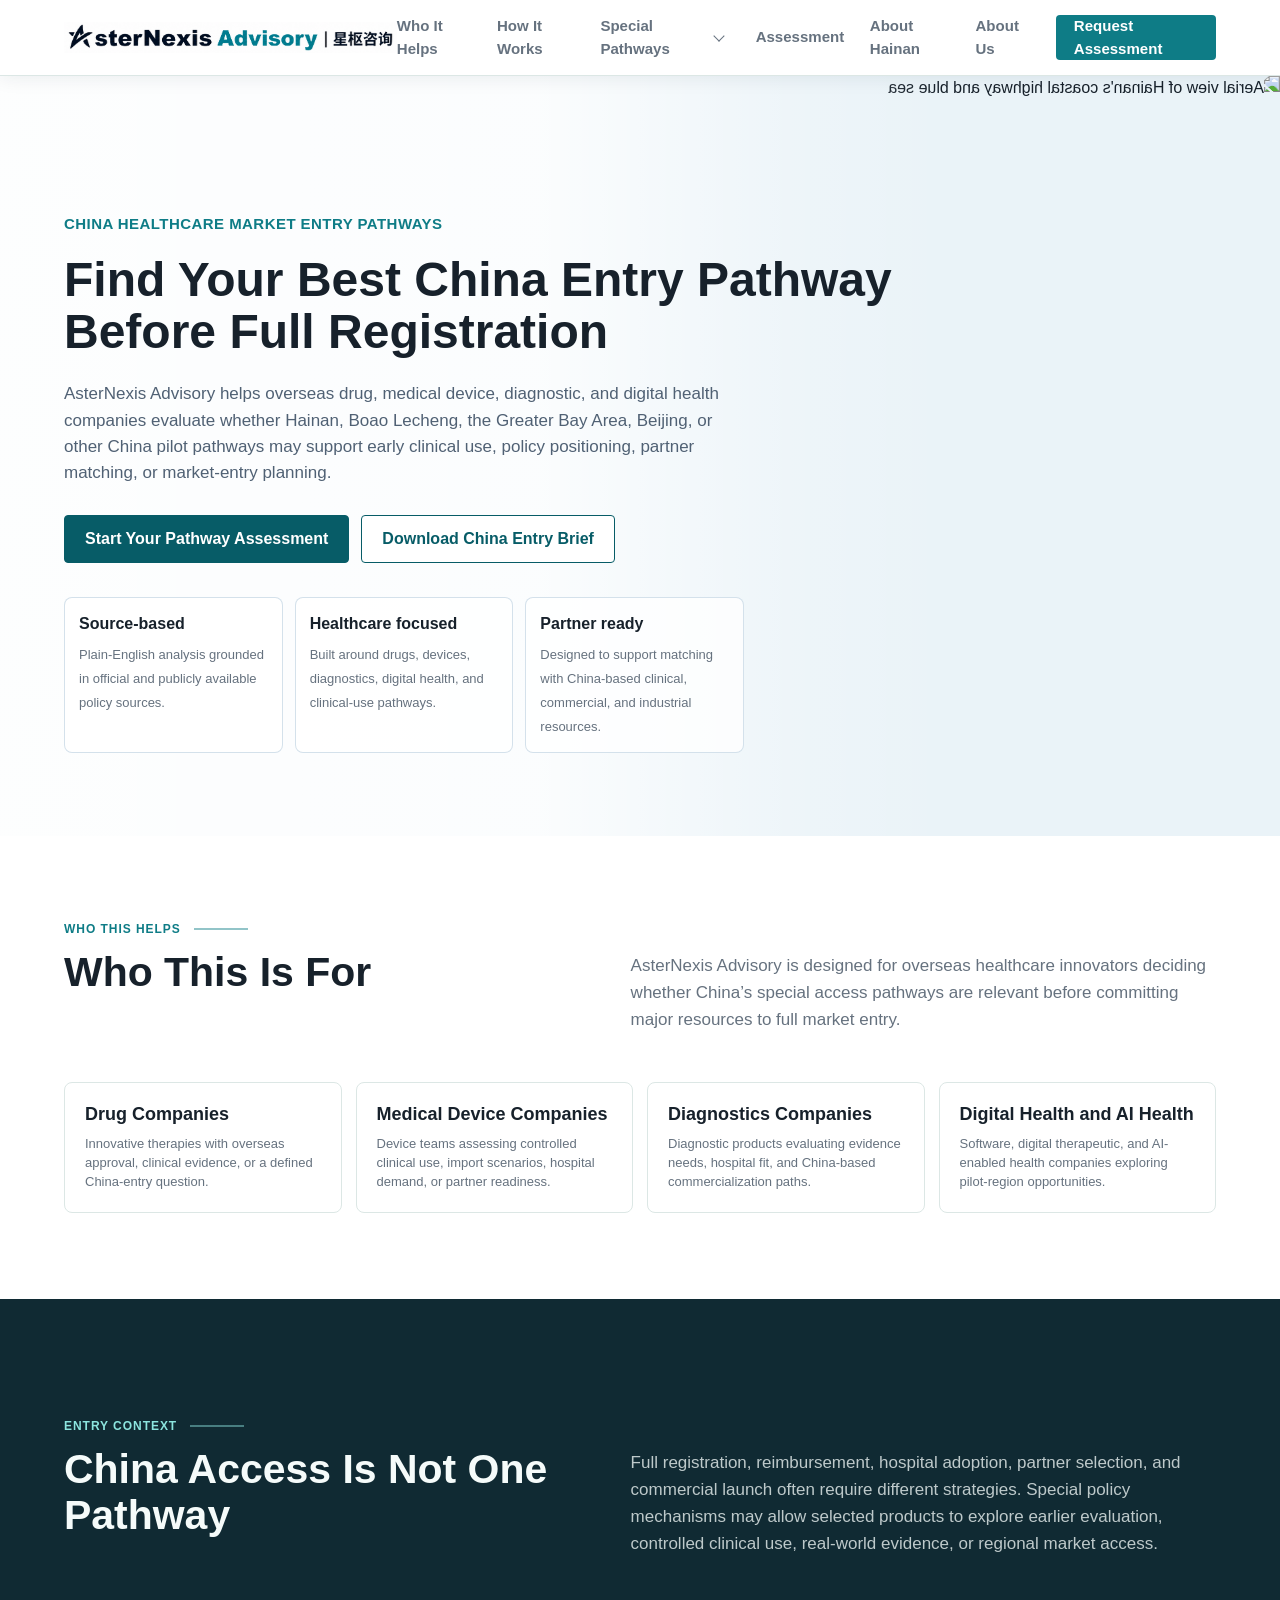
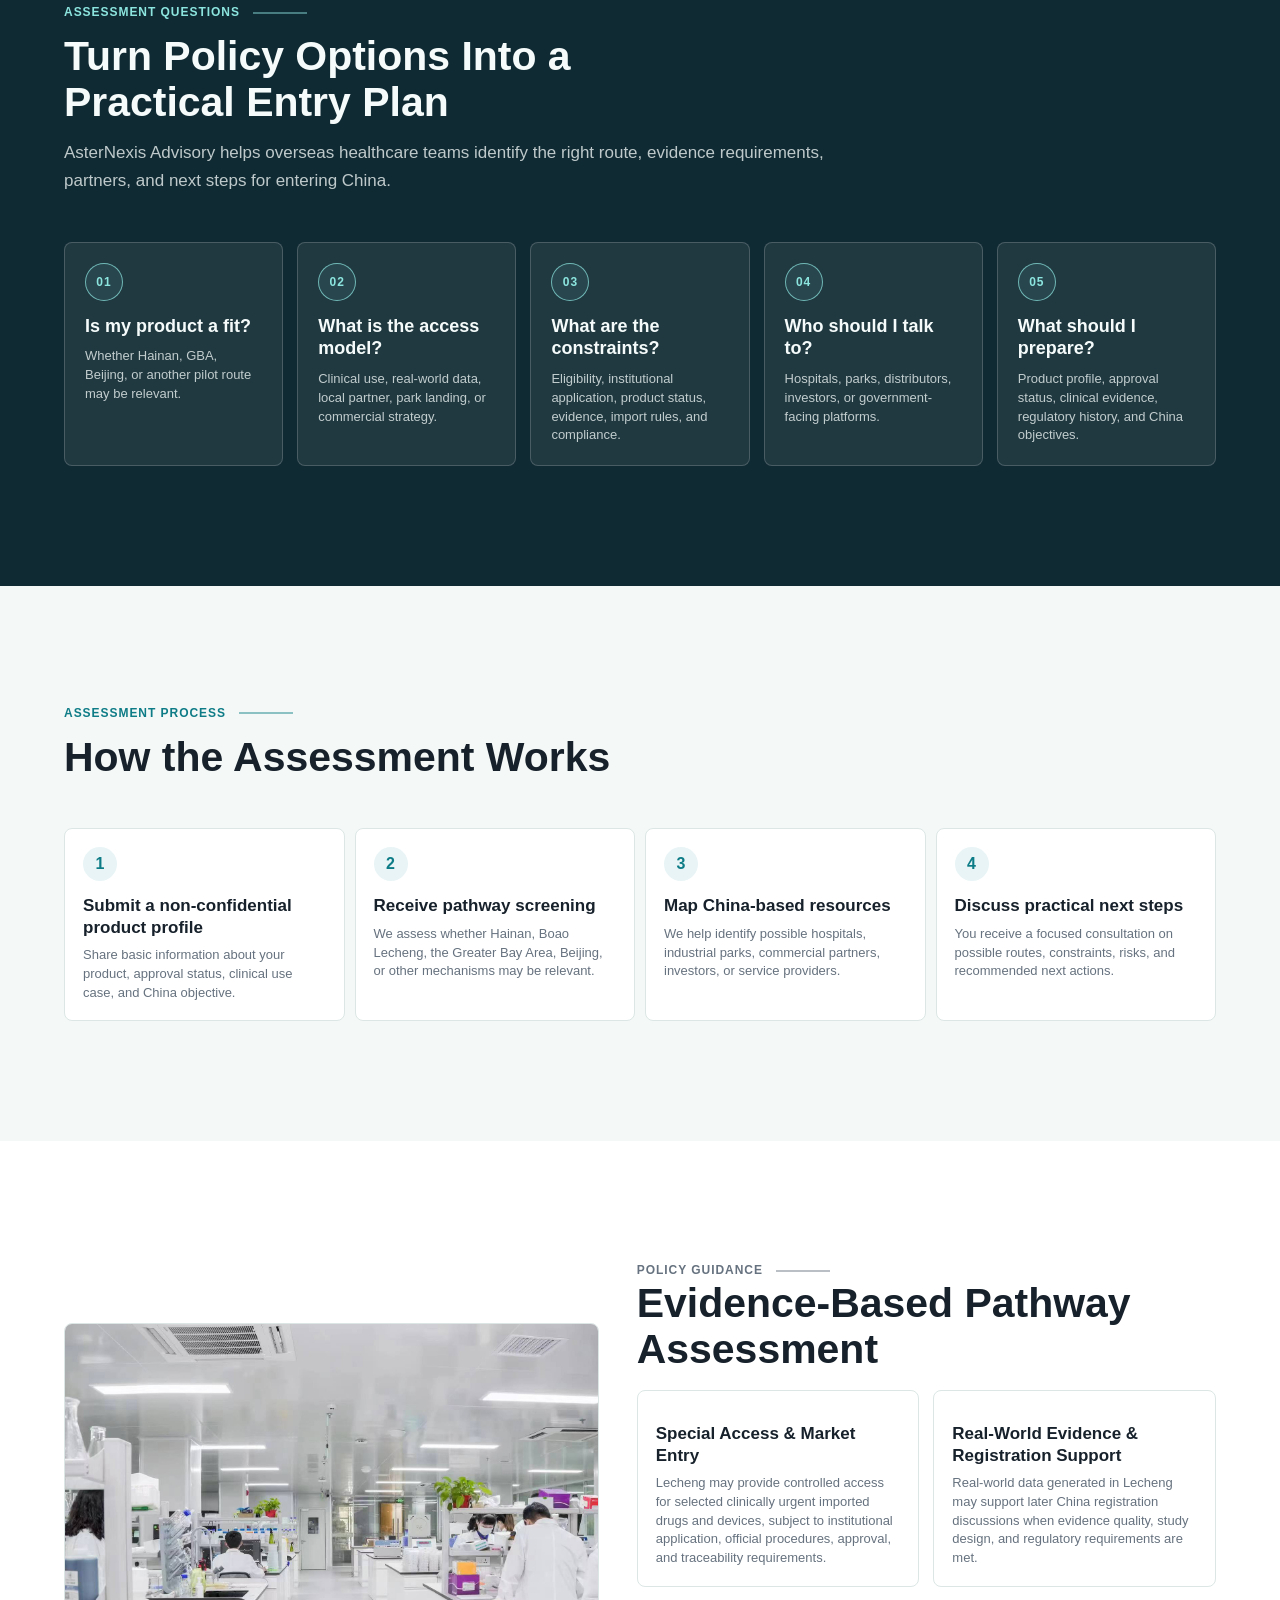
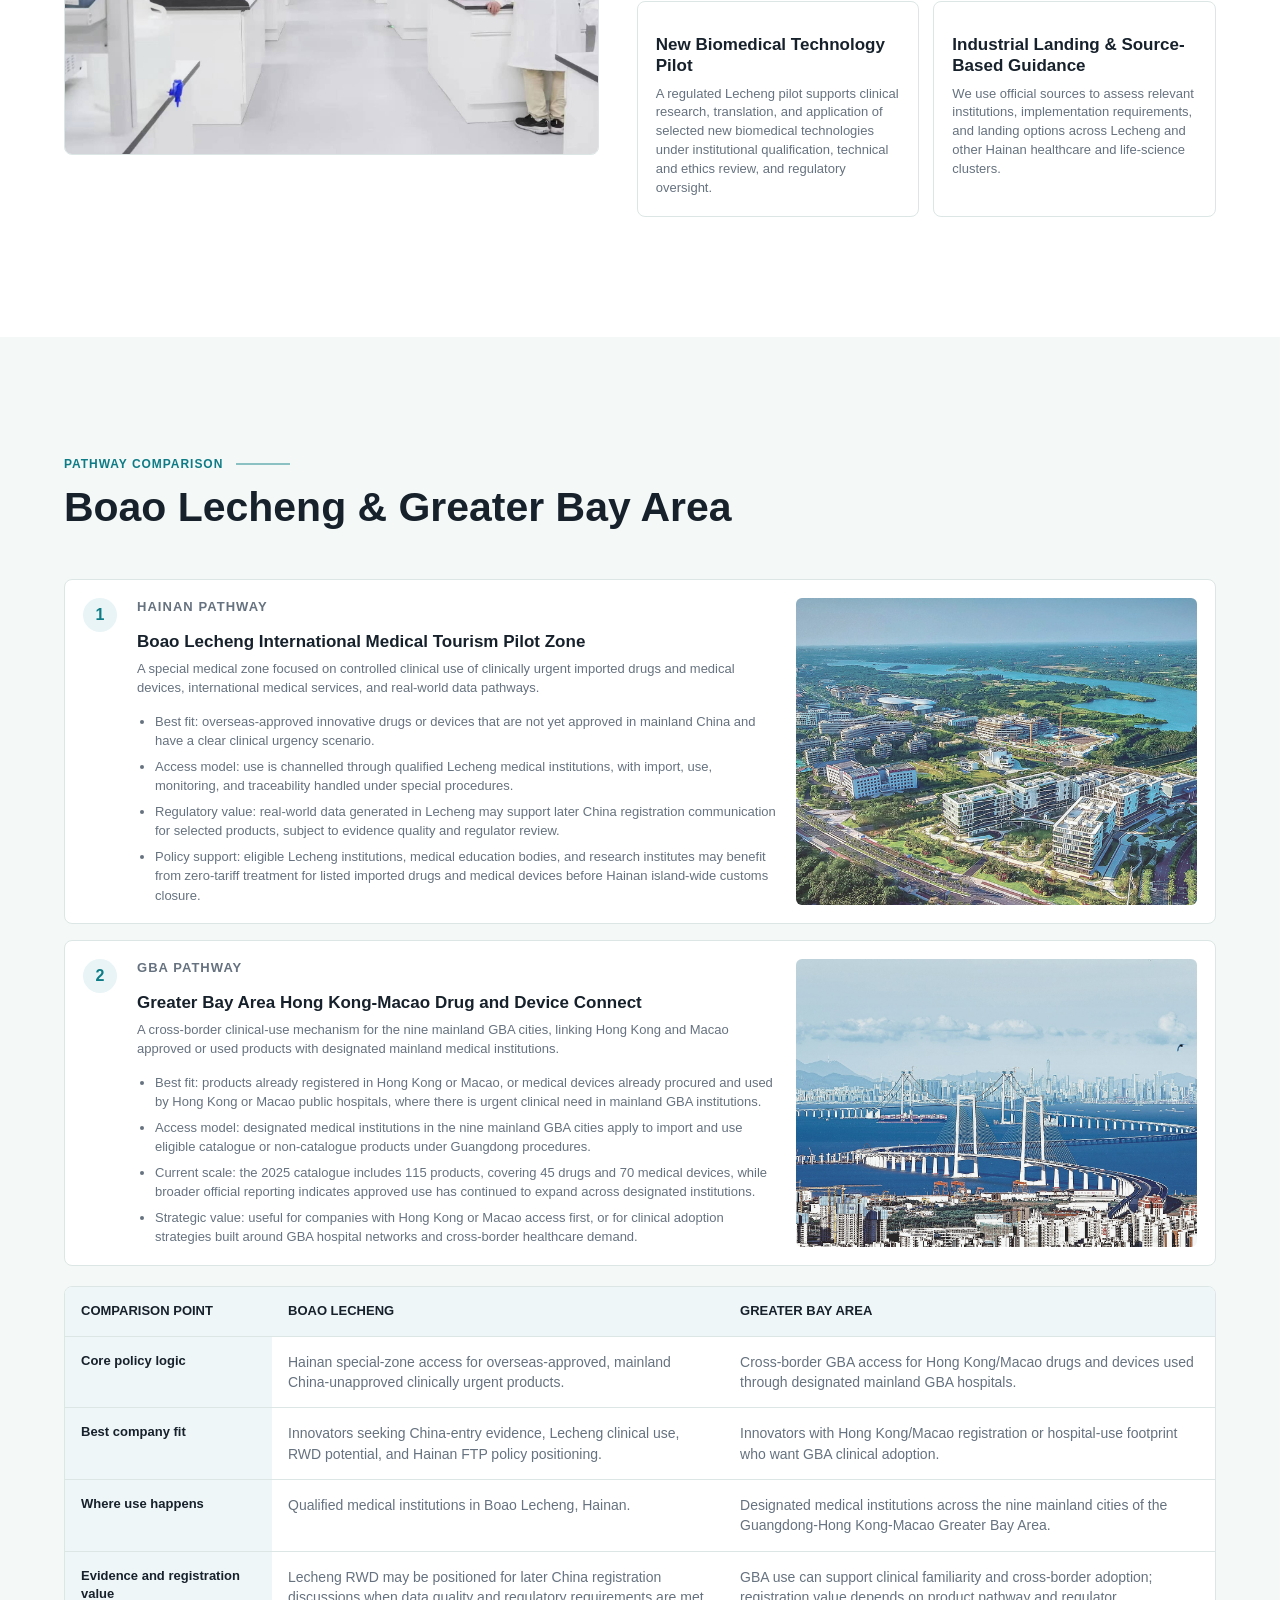
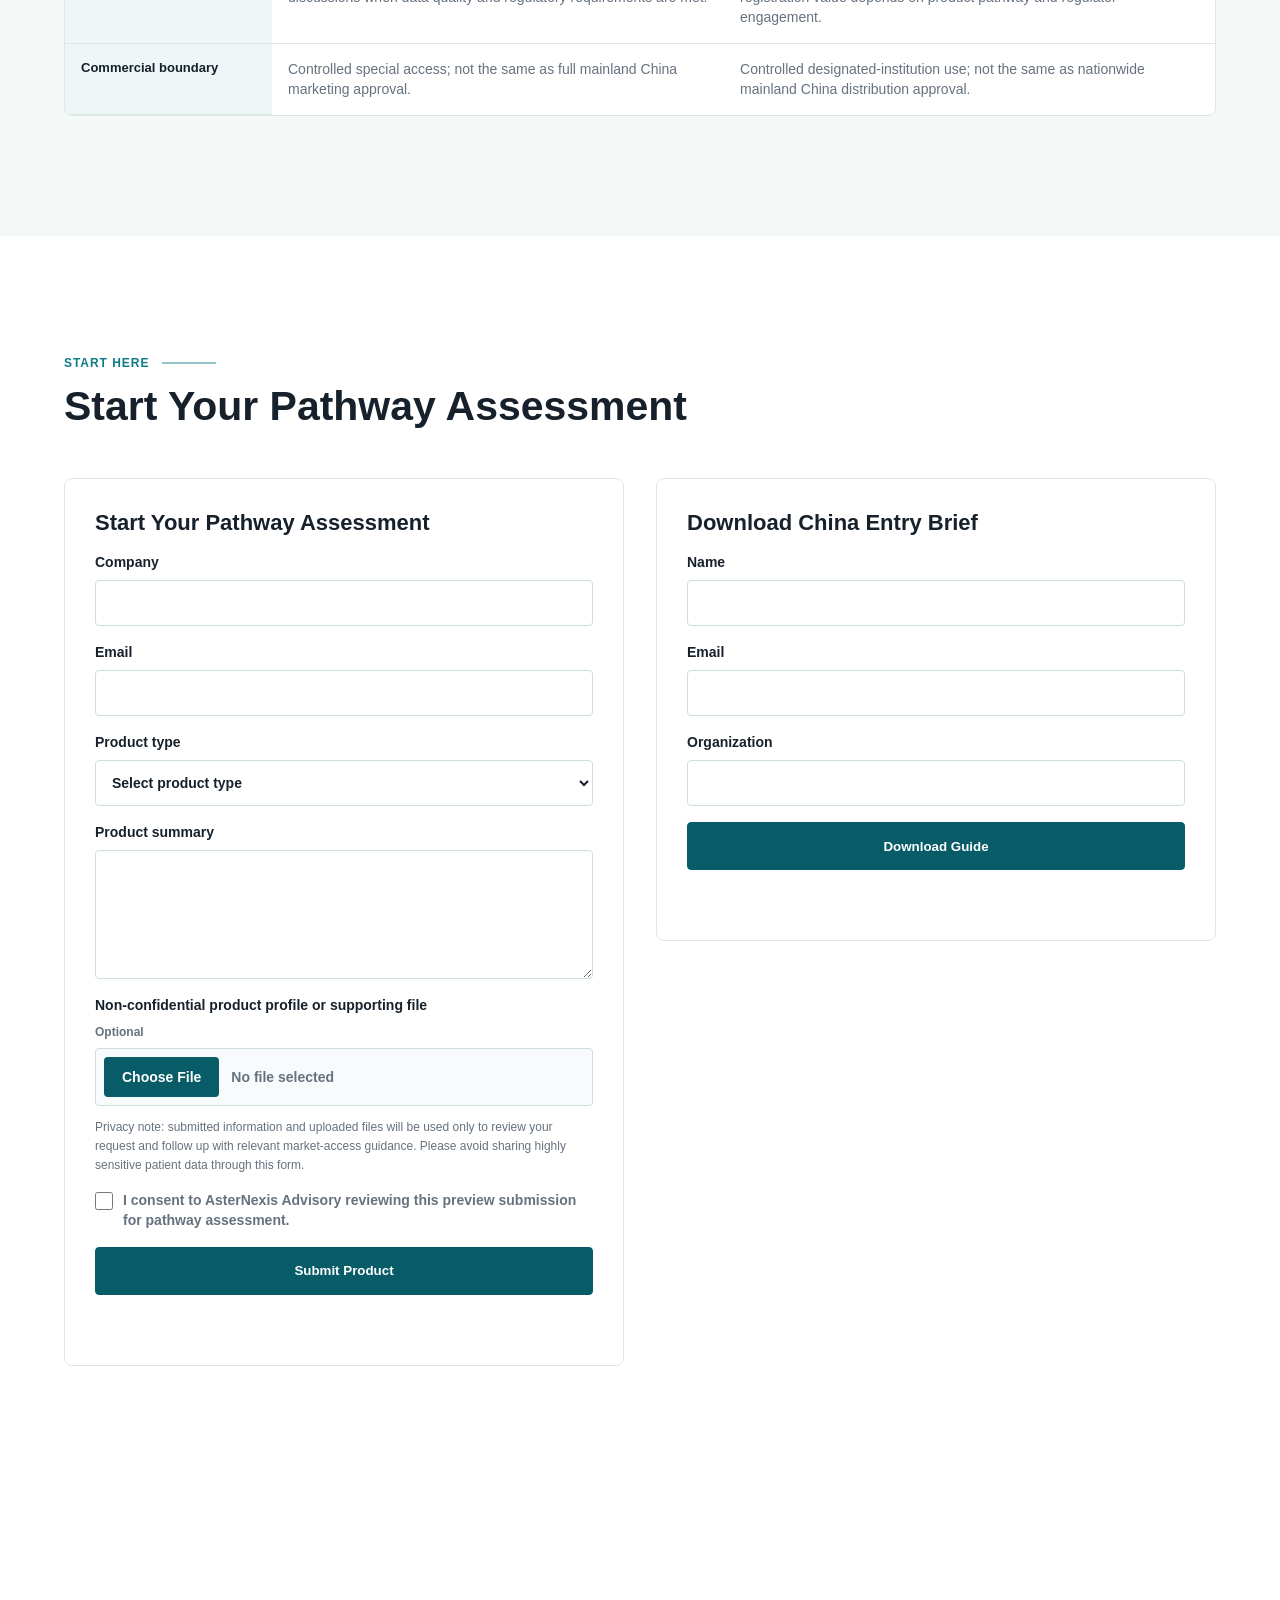
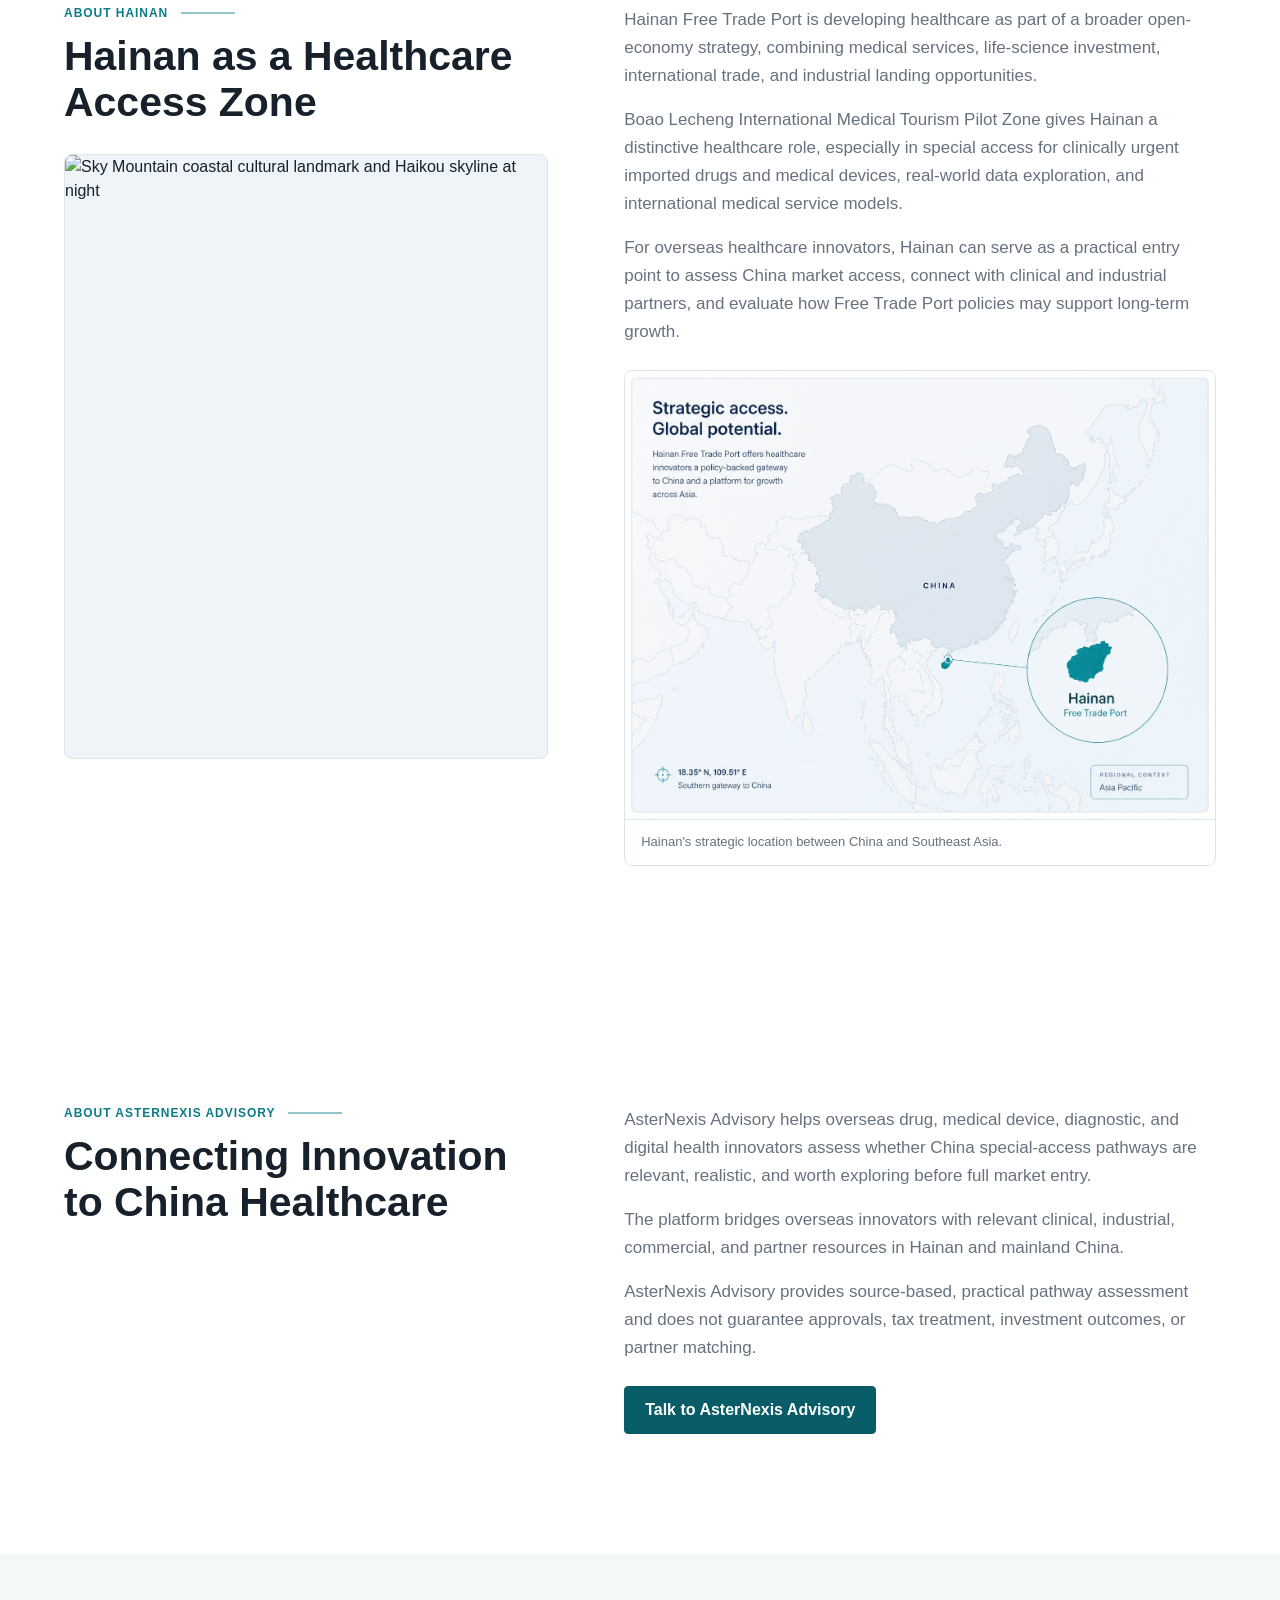
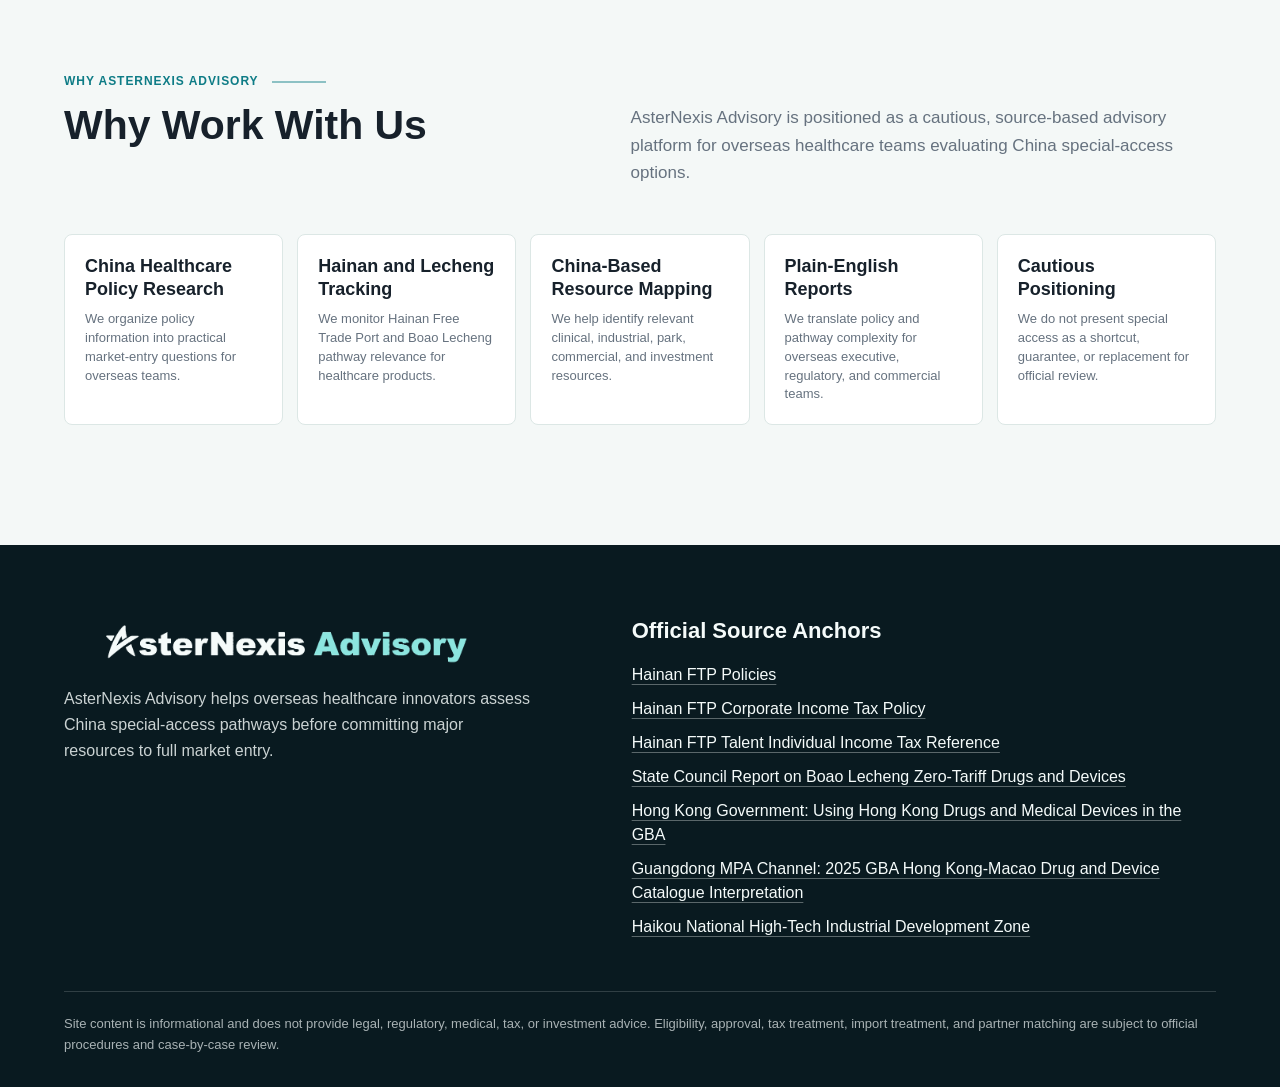
==== commit cff4f48b: "Revert "Integrate approved hero content into homepage" This reverts commit 8ebd54a44821c519a9ceb71f6" ====
--- a/index.html
+++ b/index.html
@@ -5,7 +5,7 @@
   <meta name="viewport" content="width=device-width, initial-scale=1">
   <title>AsterNexis Advisory | Hainan & China Healthcare Market Entry Pathways</title>
   <meta name="description" content="AsterNexis Advisory helps overseas drug, medical device, diagnostic, and digital health companies assess China special-access pathways before full market registration.">
-  <link rel="stylesheet" href="styles.css?v=20260714-integrated-hero-2">
+  <link rel="stylesheet" href="styles.css?v=20260714-dropdown">
   <script src="data/site-content.js?v=20260708-1" defer></script>
   <script src="script.js?v=20260714-dropdown-2" defer></script>
 </head>
@@ -49,27 +49,18 @@
       <div class="hero-overlay"></div>
       <div class="hero-content wrap">
         <div class="hero-copy">
-          <h1>Start with the right<br>China pathway.</h1>
-          <p class="lead">Independent, evidence-led guidance for overseas healthcare companies entering a complex market.</p>
-        </div>
-      </div>
-      <div class="hero-gateway">
-        <div class="wrap hero-gateway-grid">
-          <a class="hero-gateway-link" href="#innovators">
-            <span class="hero-gateway-number">01</span>
-            <span class="hero-gateway-title">Pathway Assessment</span>
-            <span class="hero-gateway-arrow" aria-hidden="true">&rarr;</span>
-          </a>
-          <a class="hero-gateway-link" href="#innovators">
-            <span class="hero-gateway-number">02</span>
-            <span class="hero-gateway-title">Book a Call</span>
-            <span class="hero-gateway-arrow" aria-hidden="true">&rarr;</span>
-          </a>
-          <a class="hero-gateway-link" href="#guide-form">
-            <span class="hero-gateway-number">03</span>
-            <span class="hero-gateway-title">China Entry Brief</span>
-            <span class="hero-gateway-arrow" aria-hidden="true">&rarr;</span>
-          </a>
+          <p class="eyebrow">CHINA HEALTHCARE MARKET ENTRY PATHWAYS</p>
+          <h1><span class="hero-title-line">Find Your Best China Entry Pathway</span><span class="hero-title-line">Before Full Registration</span></h1>
+          <p class="lead">AsterNexis Advisory helps overseas drug, medical device, diagnostic, and digital health companies evaluate whether Hainan, Boao Lecheng, the Greater Bay Area, Beijing, or other China pilot pathways may support early clinical use, policy positioning, partner matching, or market-entry planning.</p>
+          <div class="actions">
+            <a class="button" href="#innovators">Start Your Pathway Assessment</a>
+            <a class="button button-secondary" href="#guide-form">Download China Entry Brief</a>
+          </div>
+          <div class="trust-row">
+            <div><strong>Source-based</strong><span>Plain-English analysis grounded in official and publicly available policy sources.</span></div>
+            <div><strong>Healthcare focused</strong><span>Built around drugs, devices, diagnostics, digital health, and clinical-use pathways.</span></div>
+            <div><strong>Partner ready</strong><span>Designed to support matching with China-based clinical, commercial, and industrial resources.</span></div>
+          </div>
         </div>
       </div>
     </section>
--- a/styles.css
+++ b/styles.css
@@ -388,7 +388,7 @@
 
 .hero {
   position: relative;
-  min-height: 650px;
+  min-height: 760px;
   padding-top: 72px;
   overflow: hidden;
   background: #eaf3f8;
@@ -407,20 +407,20 @@
 .hero-overlay {
   position: absolute;
   inset: 0;
-  background: linear-gradient(90deg, rgba(20, 86, 122, 0.9) 0%, rgba(20, 86, 122, 0.78) 42%, rgba(20, 86, 122, 0.32) 62%, rgba(20, 86, 122, 0.04) 78%, rgba(20, 86, 122, 0) 100%);
+  background: linear-gradient(90deg, rgba(255, 255, 255, 0.90) 0%, rgba(255, 255, 255, 0.82) 42%, rgba(255, 255, 255, 0.18) 62%, rgba(255, 255, 255, 0) 74%, rgba(255, 255, 255, 0) 100%);
 }
 
 .hero-content {
   position: relative;
-  min-height: 420px;
+  min-height: 688px;
   display: flex;
   align-items: center;
 }
 
 .hero-copy {
-  max-width: 720px;
+  max-width: 860px;
   margin-left: 0;
-  padding: 72px 0;
+  padding: 64px 0 82px;
 }
 
 .eyebrow {
@@ -444,13 +444,7 @@
 }
 
 .hero-copy h1 {
-  max-width: 720px;
-  margin-bottom: 24px;
-  color: #ffffff;
-  font-family: Georgia, "Times New Roman", serif;
-  font-size: clamp(52px, 5.4vw, 76px);
-  font-weight: 400;
-  line-height: 1.03;
+  max-width: 860px;
 }
 
 .hero-title-line {
@@ -464,65 +458,6 @@
   color: #506174;
   font-size: 17px;
   line-height: 1.55;
-}
-
-.hero .lead {
-  margin-bottom: 0;
-  max-width: 650px;
-  color: rgba(255, 255, 255, 0.96);
-  font-family: Georgia, "Times New Roman", serif;
-  font-size: clamp(18px, 1.65vw, 23px);
-  line-height: 1.45;
-}
-
-.hero-gateway {
-  position: relative;
-  background: rgba(248, 246, 243, 0.97);
-  border-top: 1px solid rgba(255, 255, 255, 0.5);
-}
-
-.hero-gateway-grid {
-  display: grid;
-  grid-template-columns: repeat(3, minmax(0, 1fr));
-}
-
-.hero-gateway-link {
-  min-height: 158px;
-  display: grid;
-  align-content: center;
-  gap: 8px;
-  padding: 24px clamp(20px, 3vw, 48px);
-  color: var(--ink);
-  text-decoration: none;
-  border-right: 1px solid rgba(23, 33, 43, 0.12);
-}
-
-.hero-gateway-link:last-child {
-  border-right: 0;
-}
-
-.hero-gateway-number {
-  color: var(--teal);
-  font-family: Georgia, "Times New Roman", serif;
-  font-size: 17px;
-}
-
-.hero-gateway-title {
-  font-family: Georgia, "Times New Roman", serif;
-  font-size: clamp(26px, 2.25vw, 34px);
-  line-height: 1.15;
-}
-
-.hero-gateway-arrow {
-  color: var(--teal);
-  font-size: 29px;
-  line-height: 1;
-  transition: transform 160ms ease;
-}
-
-.hero-gateway-link:hover .hero-gateway-arrow,
-.hero-gateway-link:focus-visible .hero-gateway-arrow {
-  transform: translateX(8px);
 }
 
 .actions {
@@ -1016,46 +951,23 @@
 
 @media (max-width: 620px) {
   .hero-overlay {
-    background: linear-gradient(180deg, rgba(20, 86, 122, 0.84) 0%, rgba(20, 86, 122, 0.7) 62%, rgba(20, 86, 122, 0.46) 100%);
+    background: linear-gradient(180deg, rgba(255, 255, 255, 0.90) 0%, rgba(255, 255, 255, 0.82) 55%, rgba(255, 255, 255, 0.42) 100%);
   }
 
   .hero-content {
-    min-height: 500px;
+    min-height: 640px;
   }
 
   .hero-copy {
-    padding: 64px 0 52px;
-  }
-
-  .hero-copy h1 {
-    font-size: clamp(42px, 12vw, 56px);
-  }
-
-  .hero .lead {
-    font-size: 18px;
-  }
-
-  .hero-gateway-grid {
-    grid-template-columns: 1fr;
-  }
-
-  .hero-gateway-link {
-    min-height: 112px;
-    grid-template-columns: 44px minmax(0, 1fr) auto;
-    align-items: center;
-    align-content: initial;
-    gap: 10px;
-    padding: 20px;
-    border-right: 0;
-    border-bottom: 1px solid rgba(23, 33, 43, 0.12);
-  }
-
-  .hero-gateway-link:last-child {
-    border-bottom: 0;
-  }
-
-  .hero-gateway-title {
-    font-size: 26px;
+    padding: 54px 0;
+  }
+
+  h1 {
+    font-size: 34px;
+  }
+
+  .lead {
+    font-size: 16px;
   }
 
   .actions {
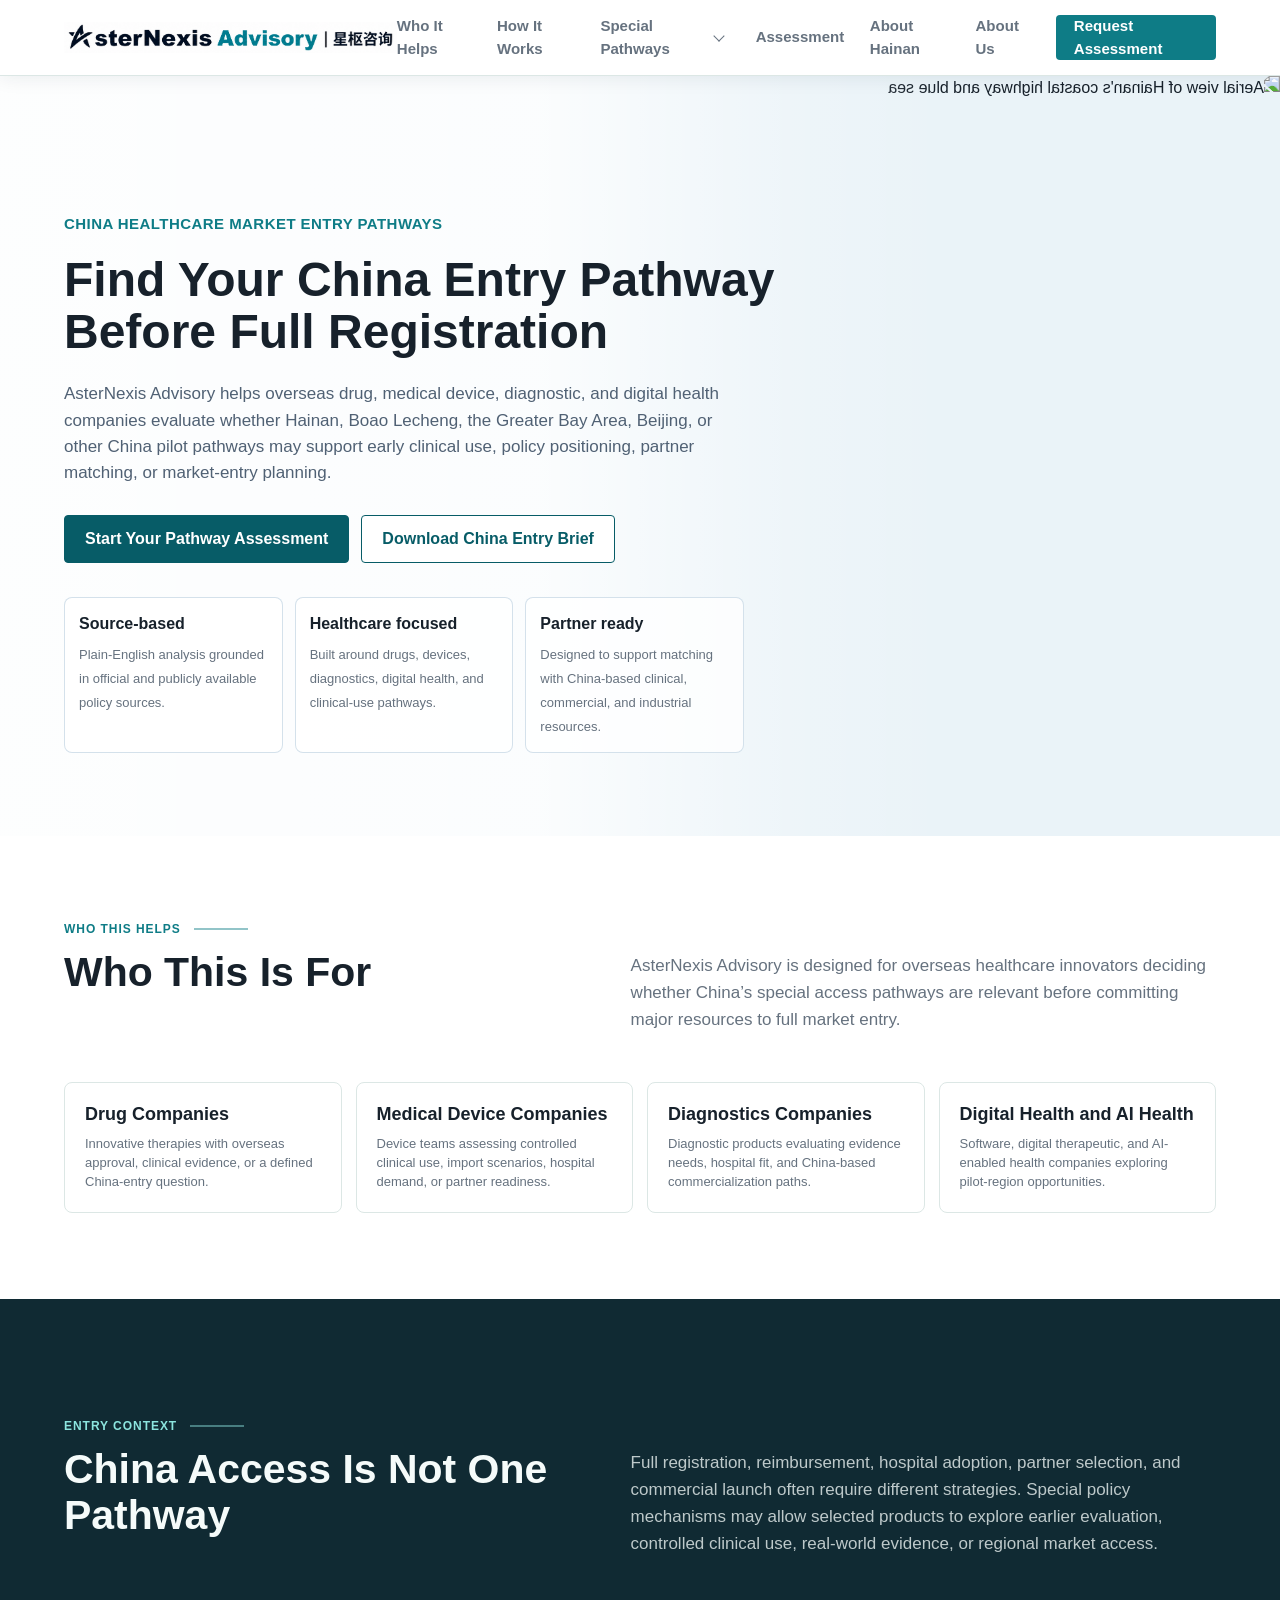
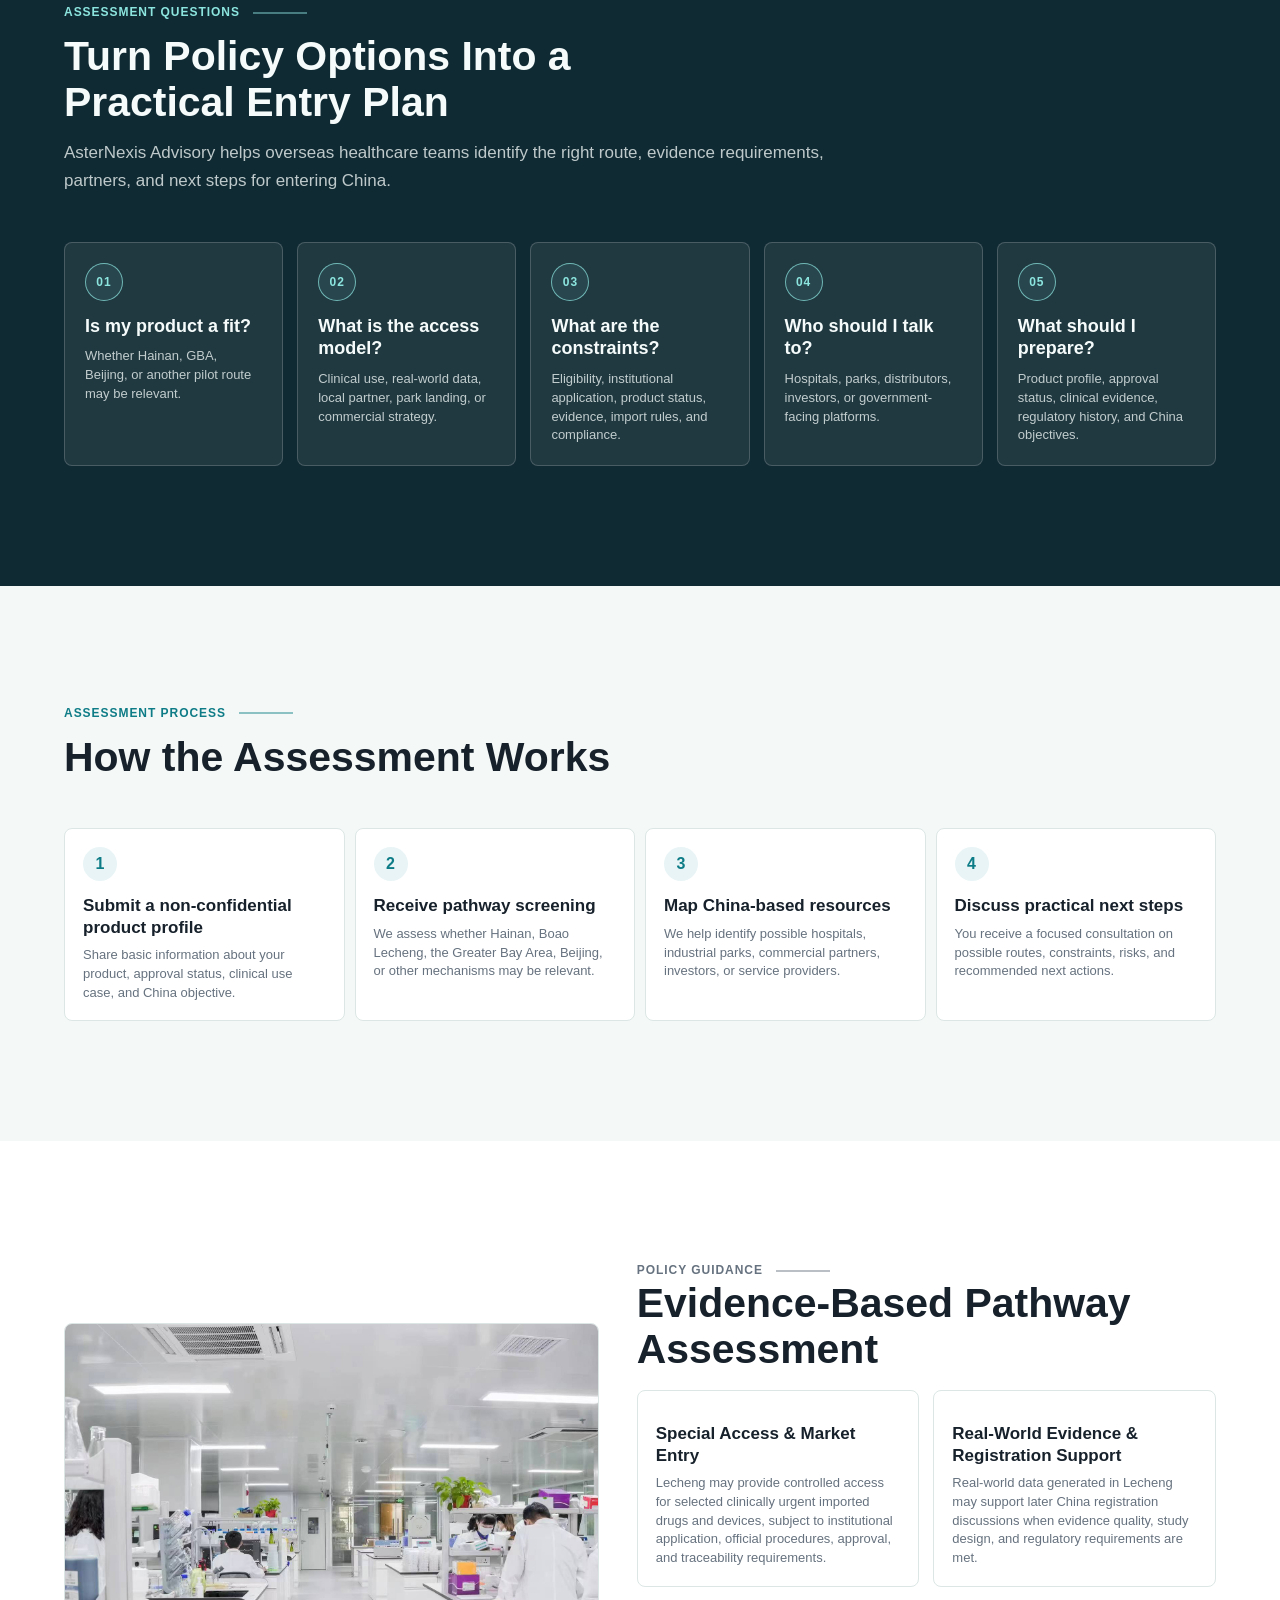
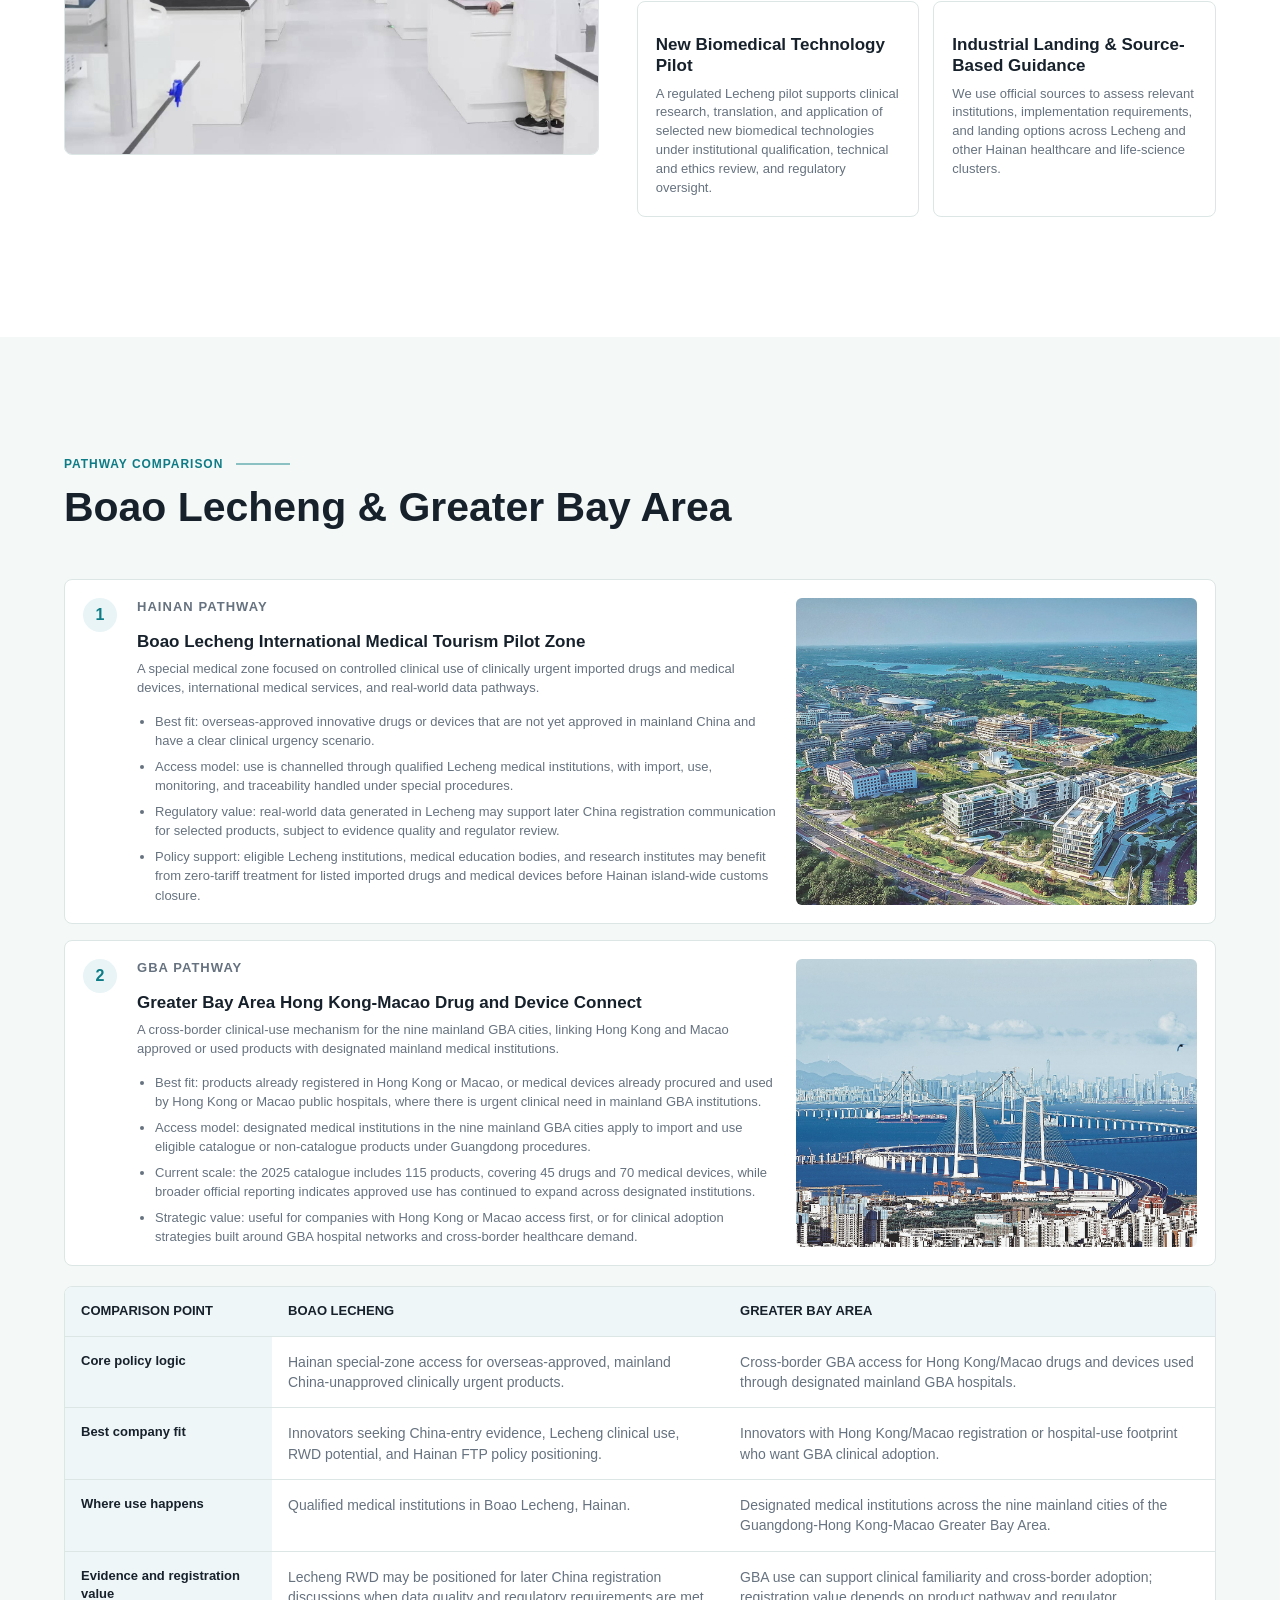
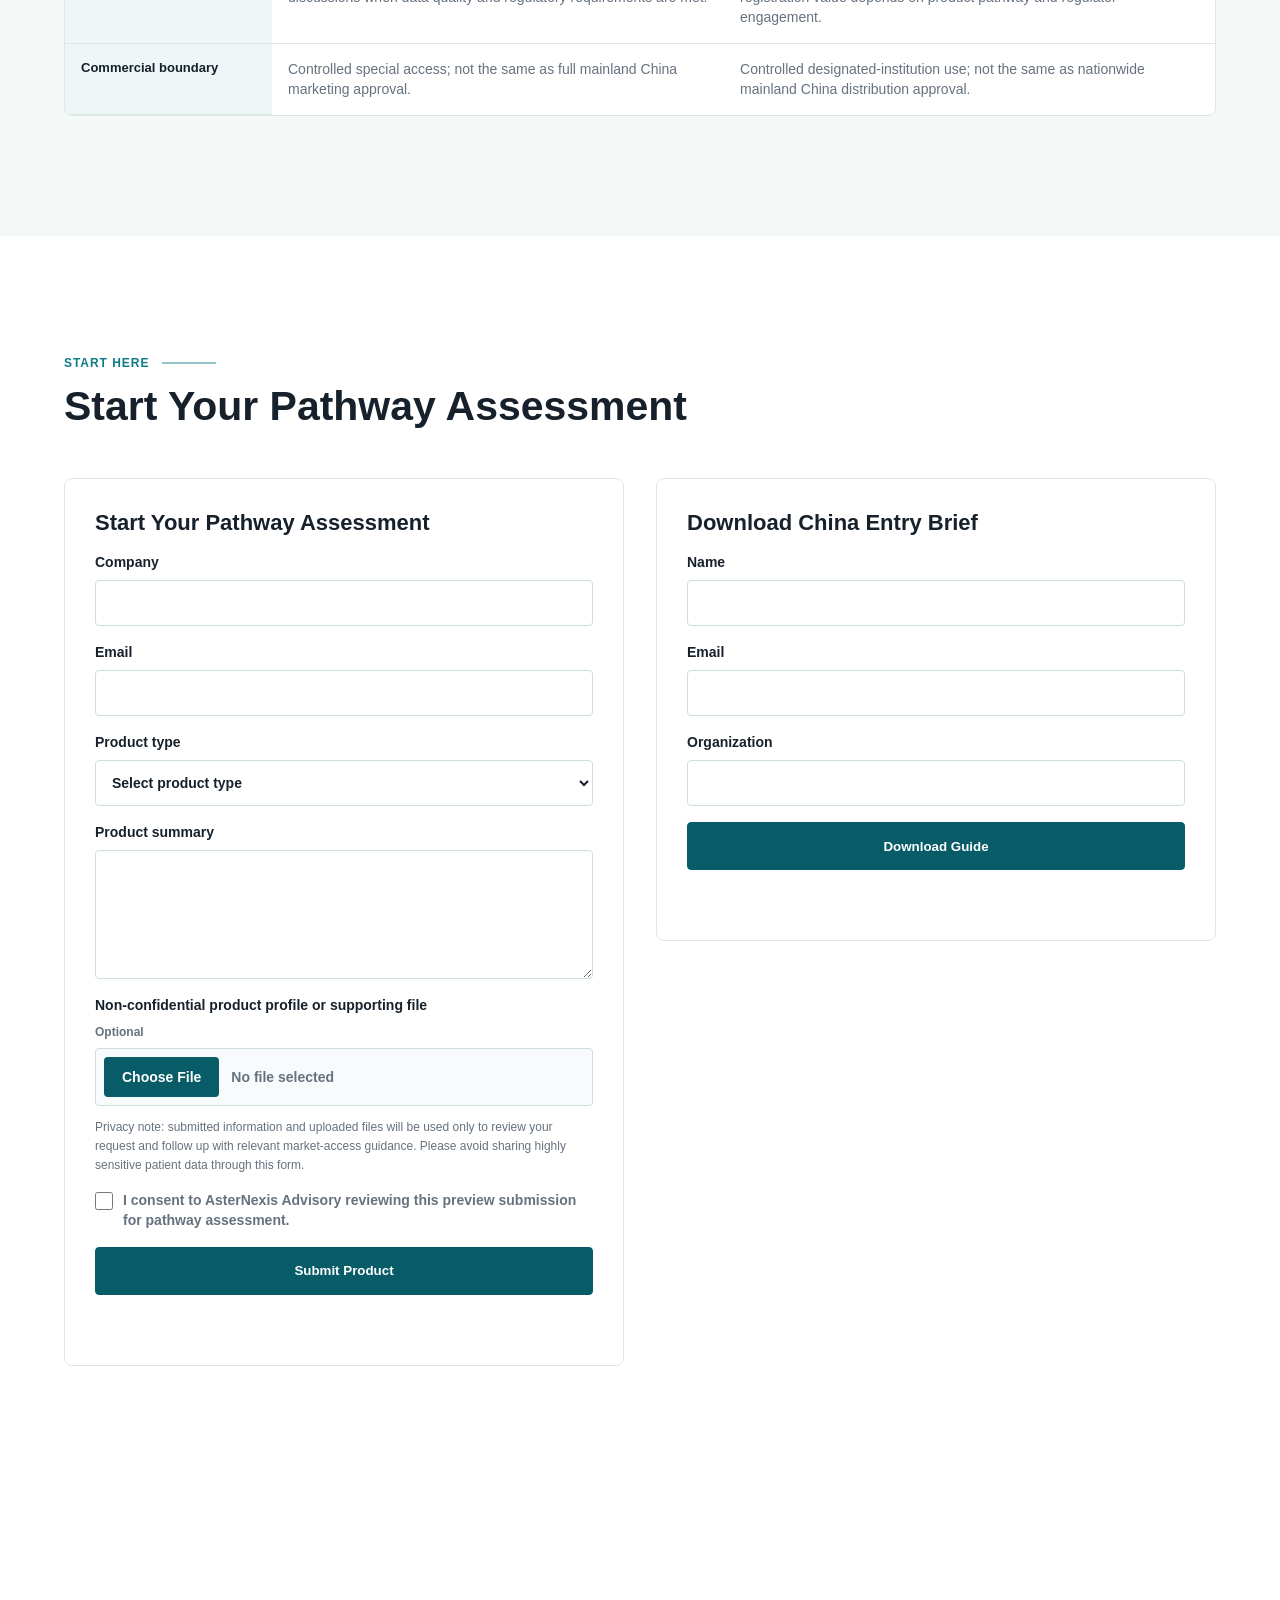
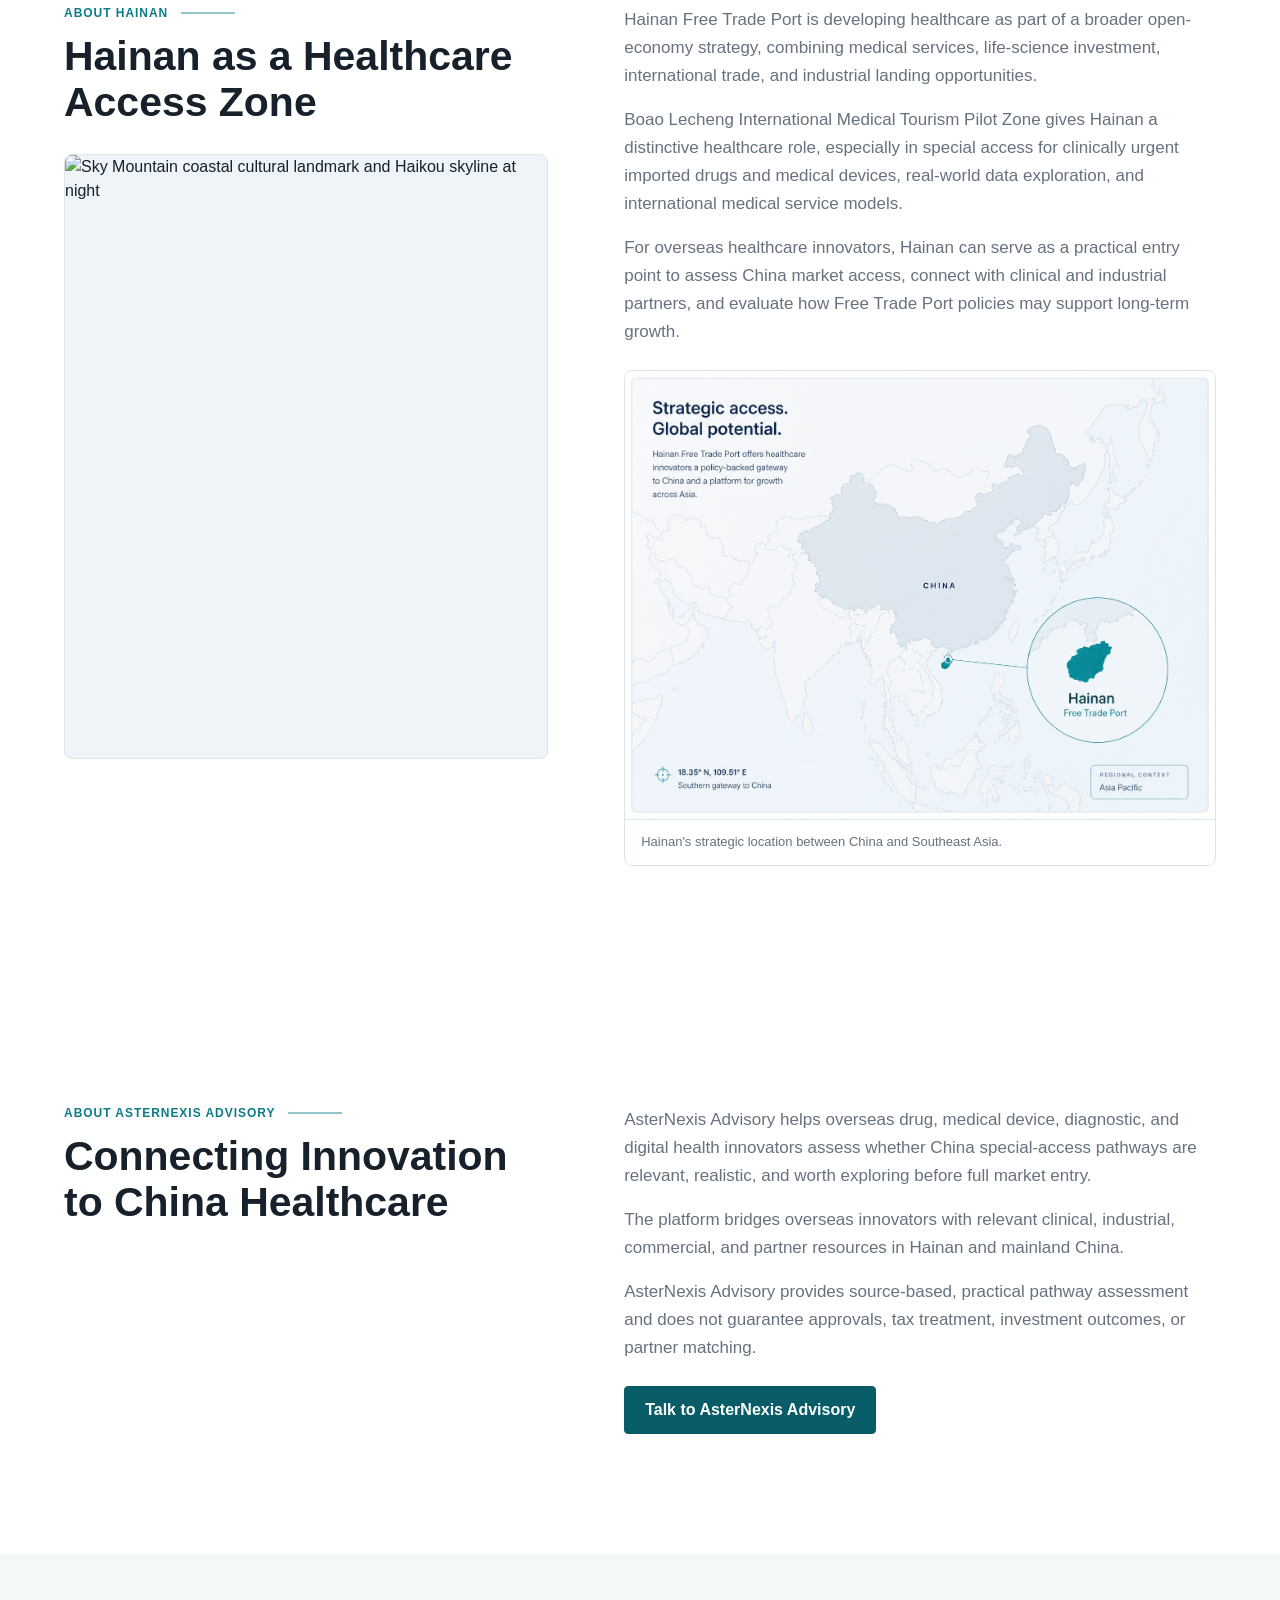
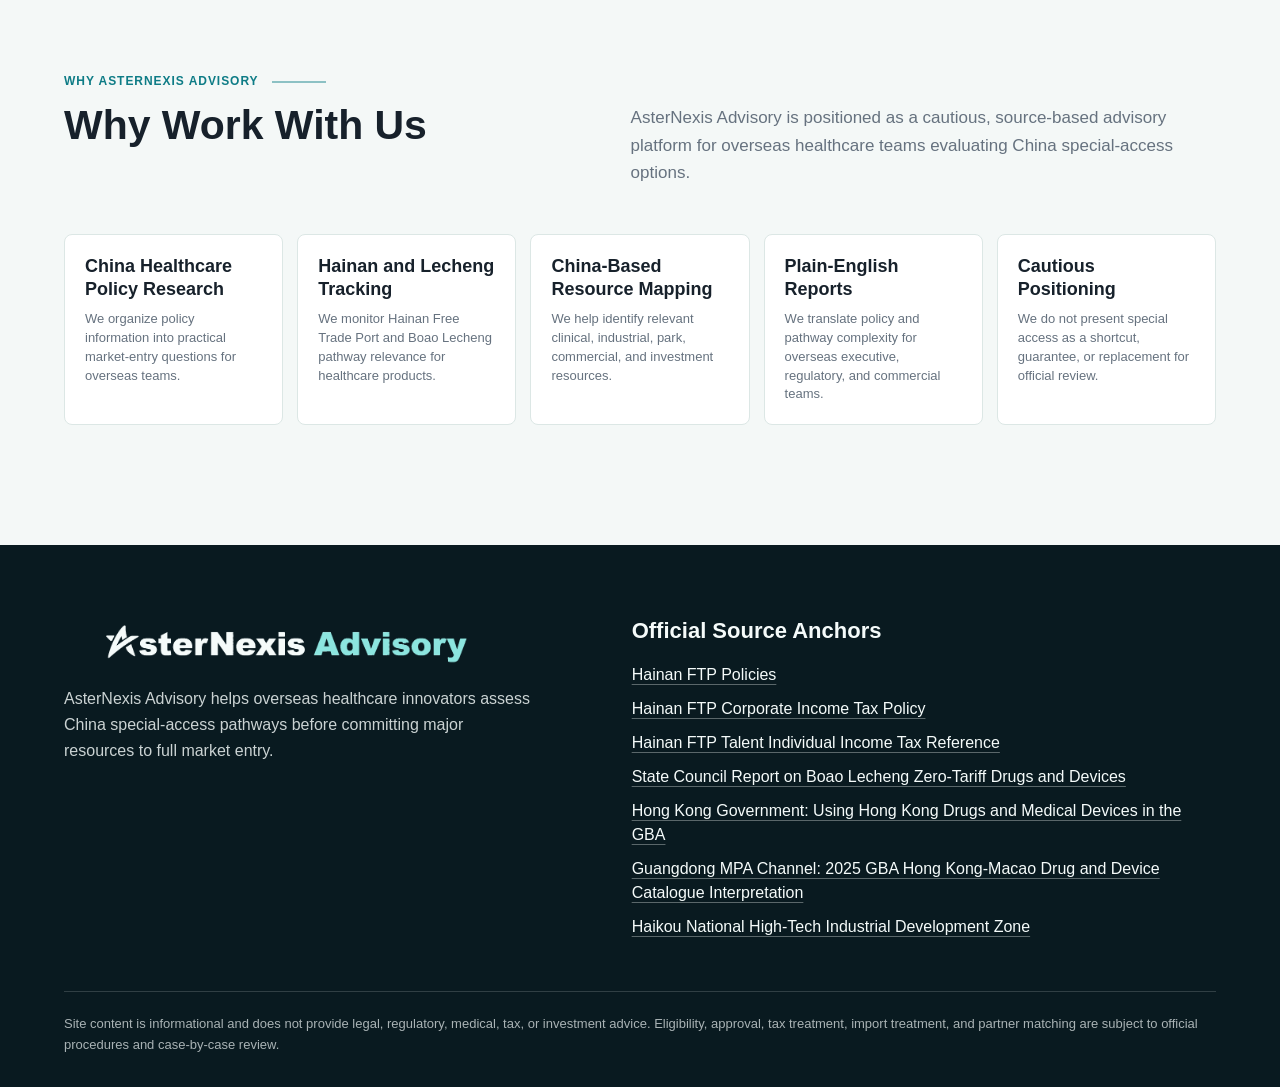
==== commit d1bbe2b1: "Remove best from homepage headline" ====
--- a/index.html
+++ b/index.html
@@ -50,7 +50,7 @@
       <div class="hero-content wrap">
         <div class="hero-copy">
           <p class="eyebrow">CHINA HEALTHCARE MARKET ENTRY PATHWAYS</p>
-          <h1><span class="hero-title-line">Find Your Best China Entry Pathway</span><span class="hero-title-line">Before Full Registration</span></h1>
+          <h1><span class="hero-title-line">Find Your China Entry Pathway</span><span class="hero-title-line">Before Full Registration</span></h1>
           <p class="lead">AsterNexis Advisory helps overseas drug, medical device, diagnostic, and digital health companies evaluate whether Hainan, Boao Lecheng, the Greater Bay Area, Beijing, or other China pilot pathways may support early clinical use, policy positioning, partner matching, or market-entry planning.</p>
           <div class="actions">
             <a class="button" href="#innovators">Start Your Pathway Assessment</a>
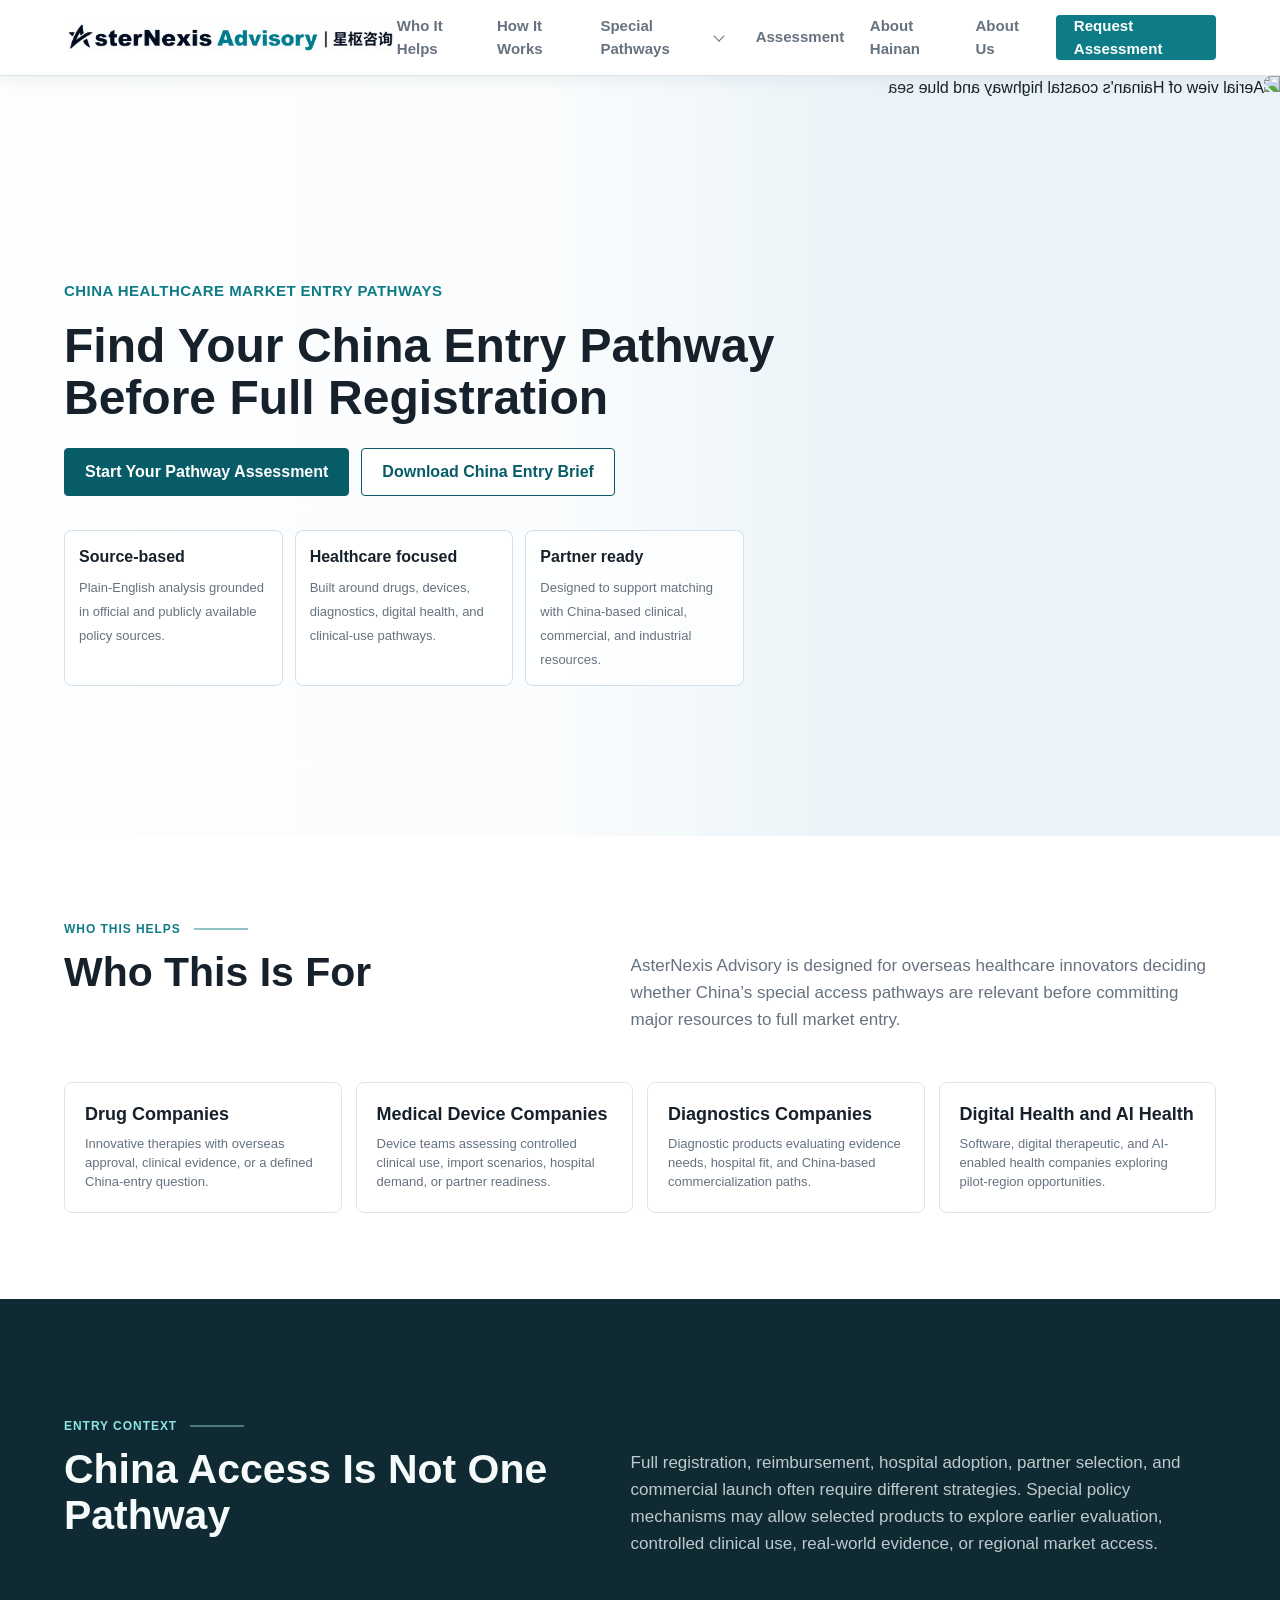
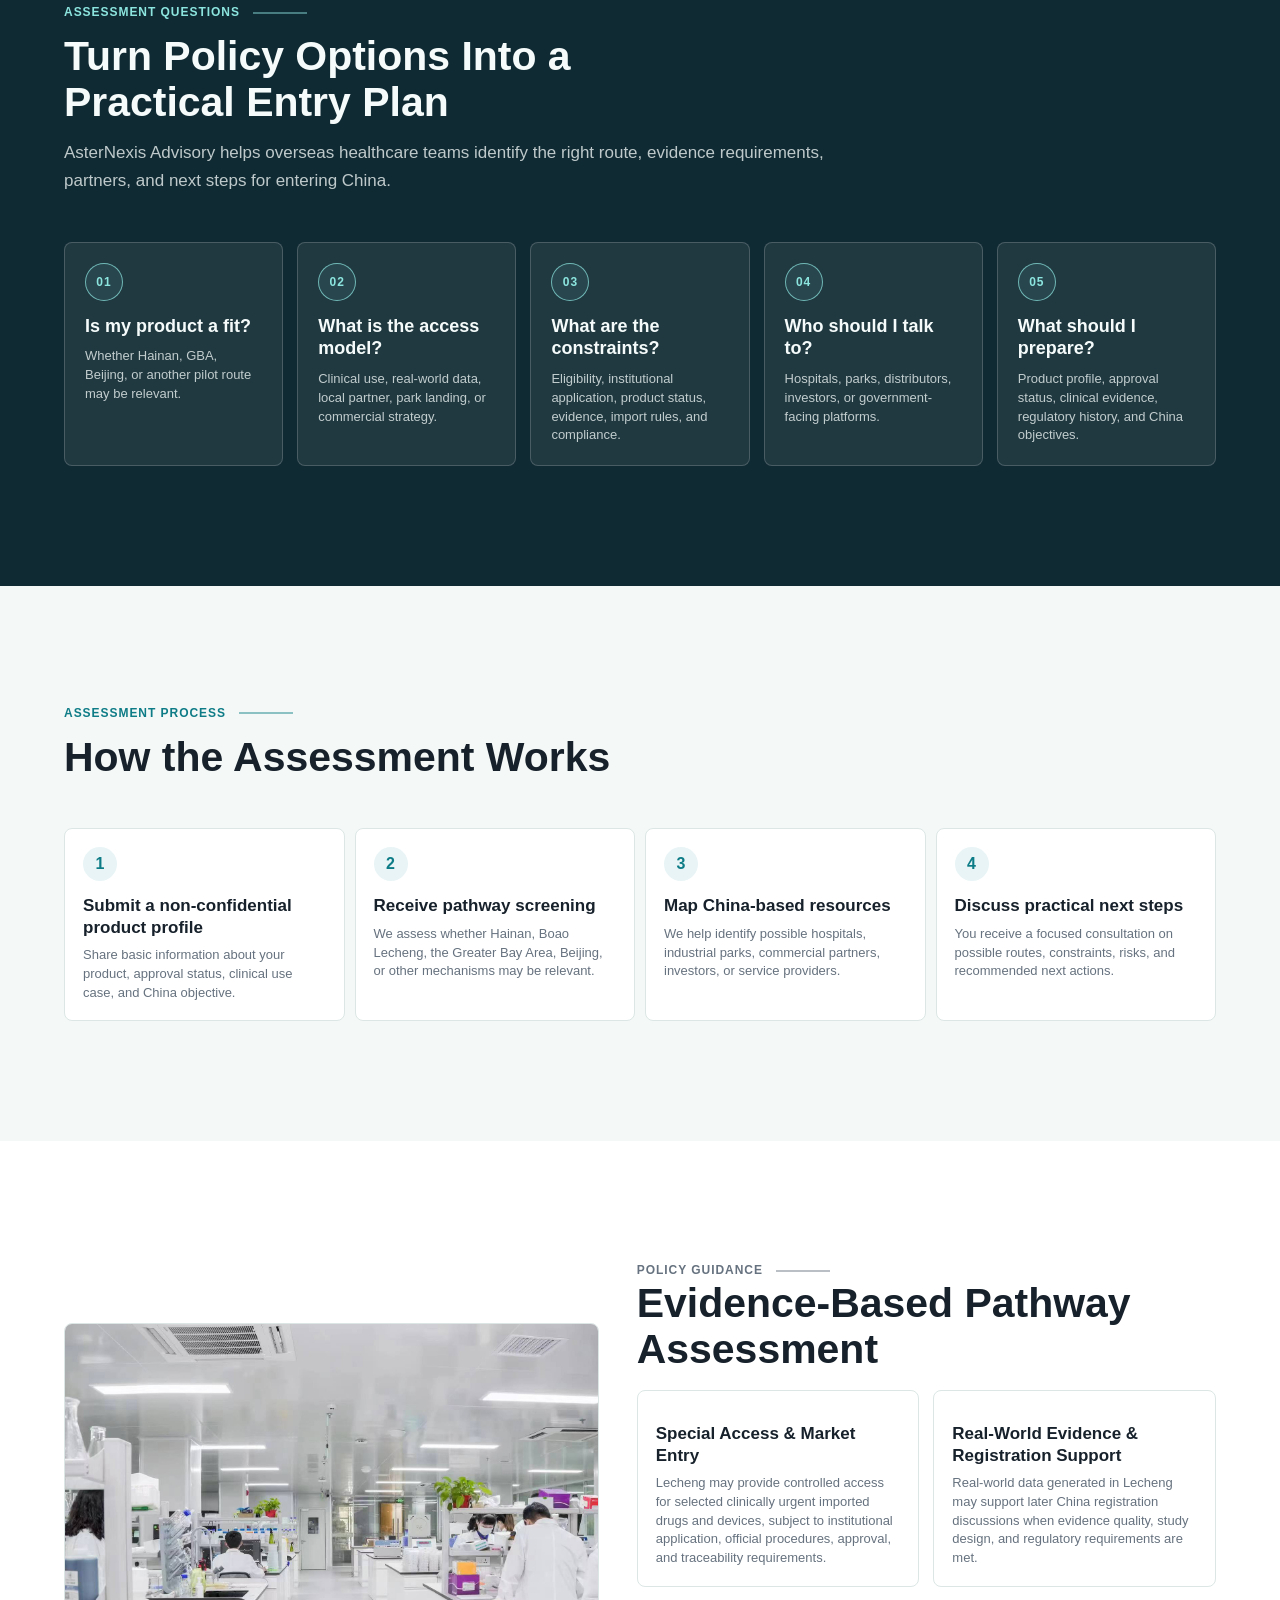
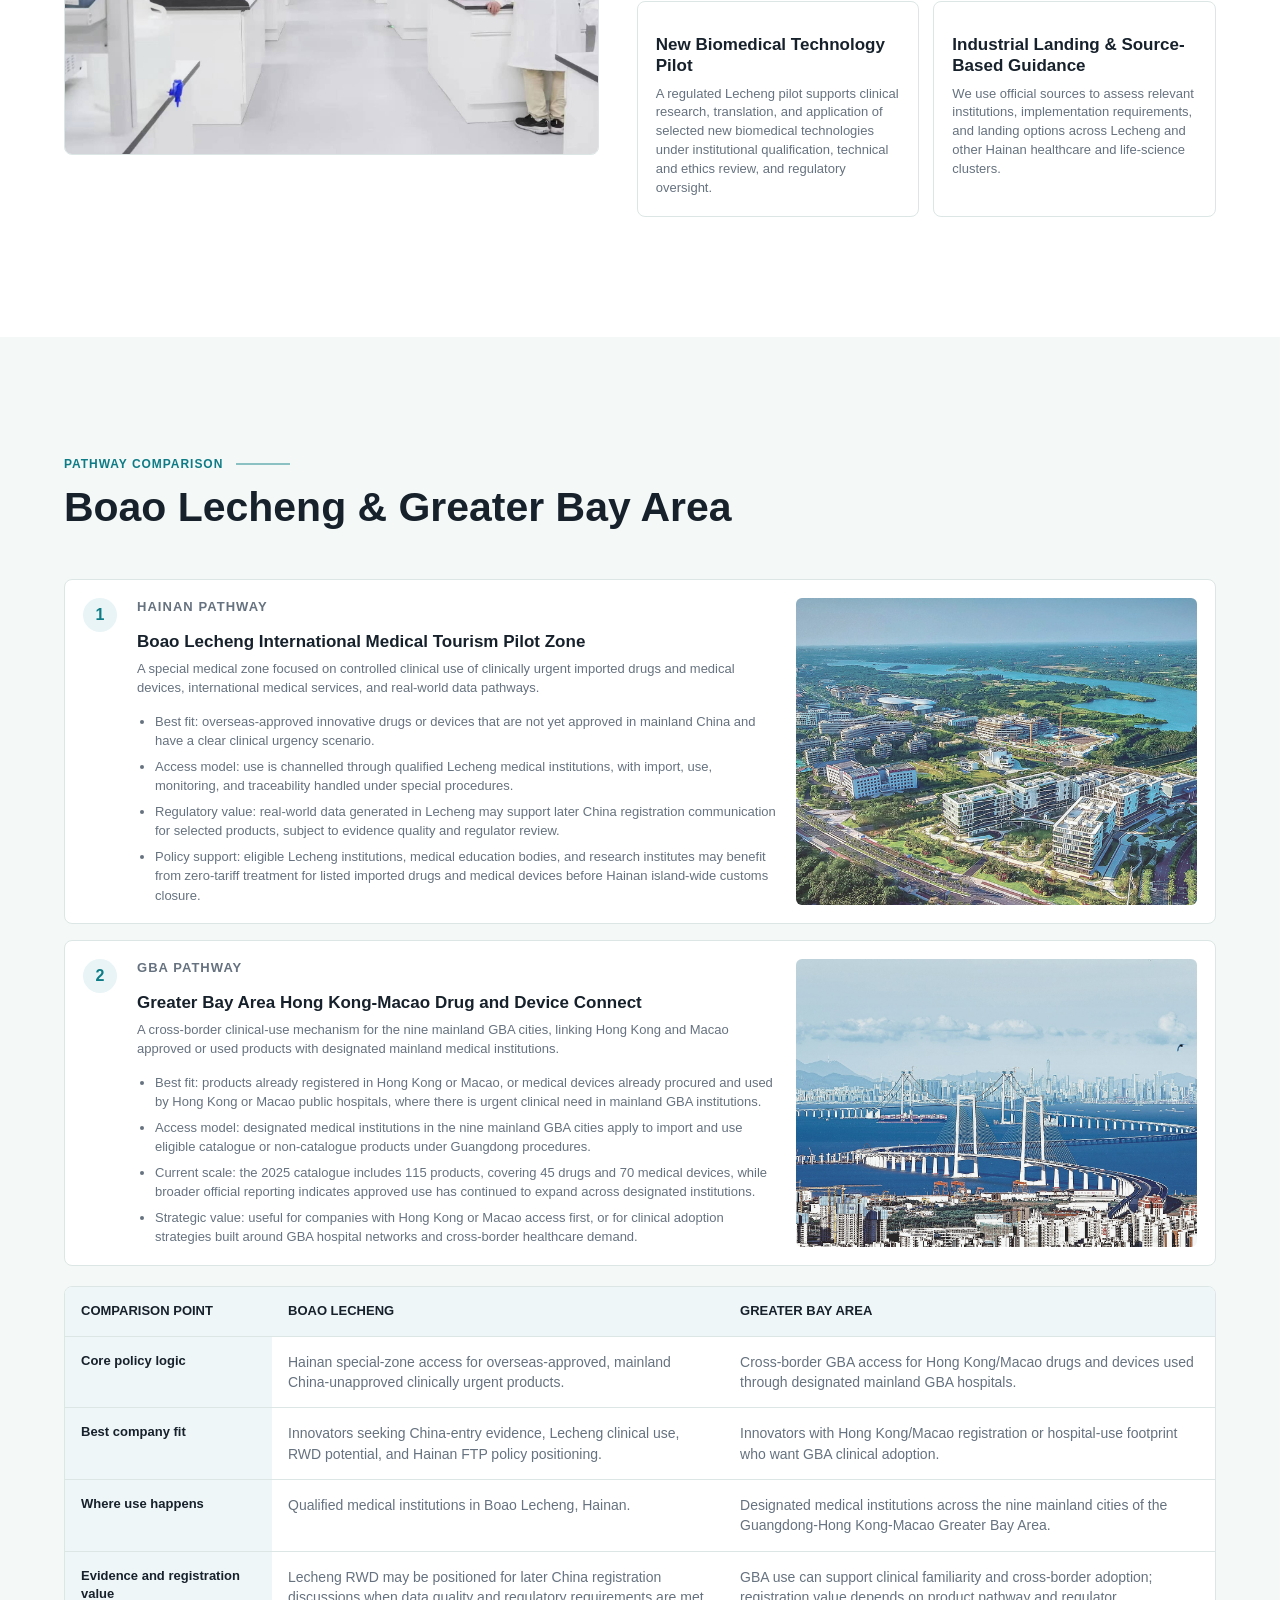
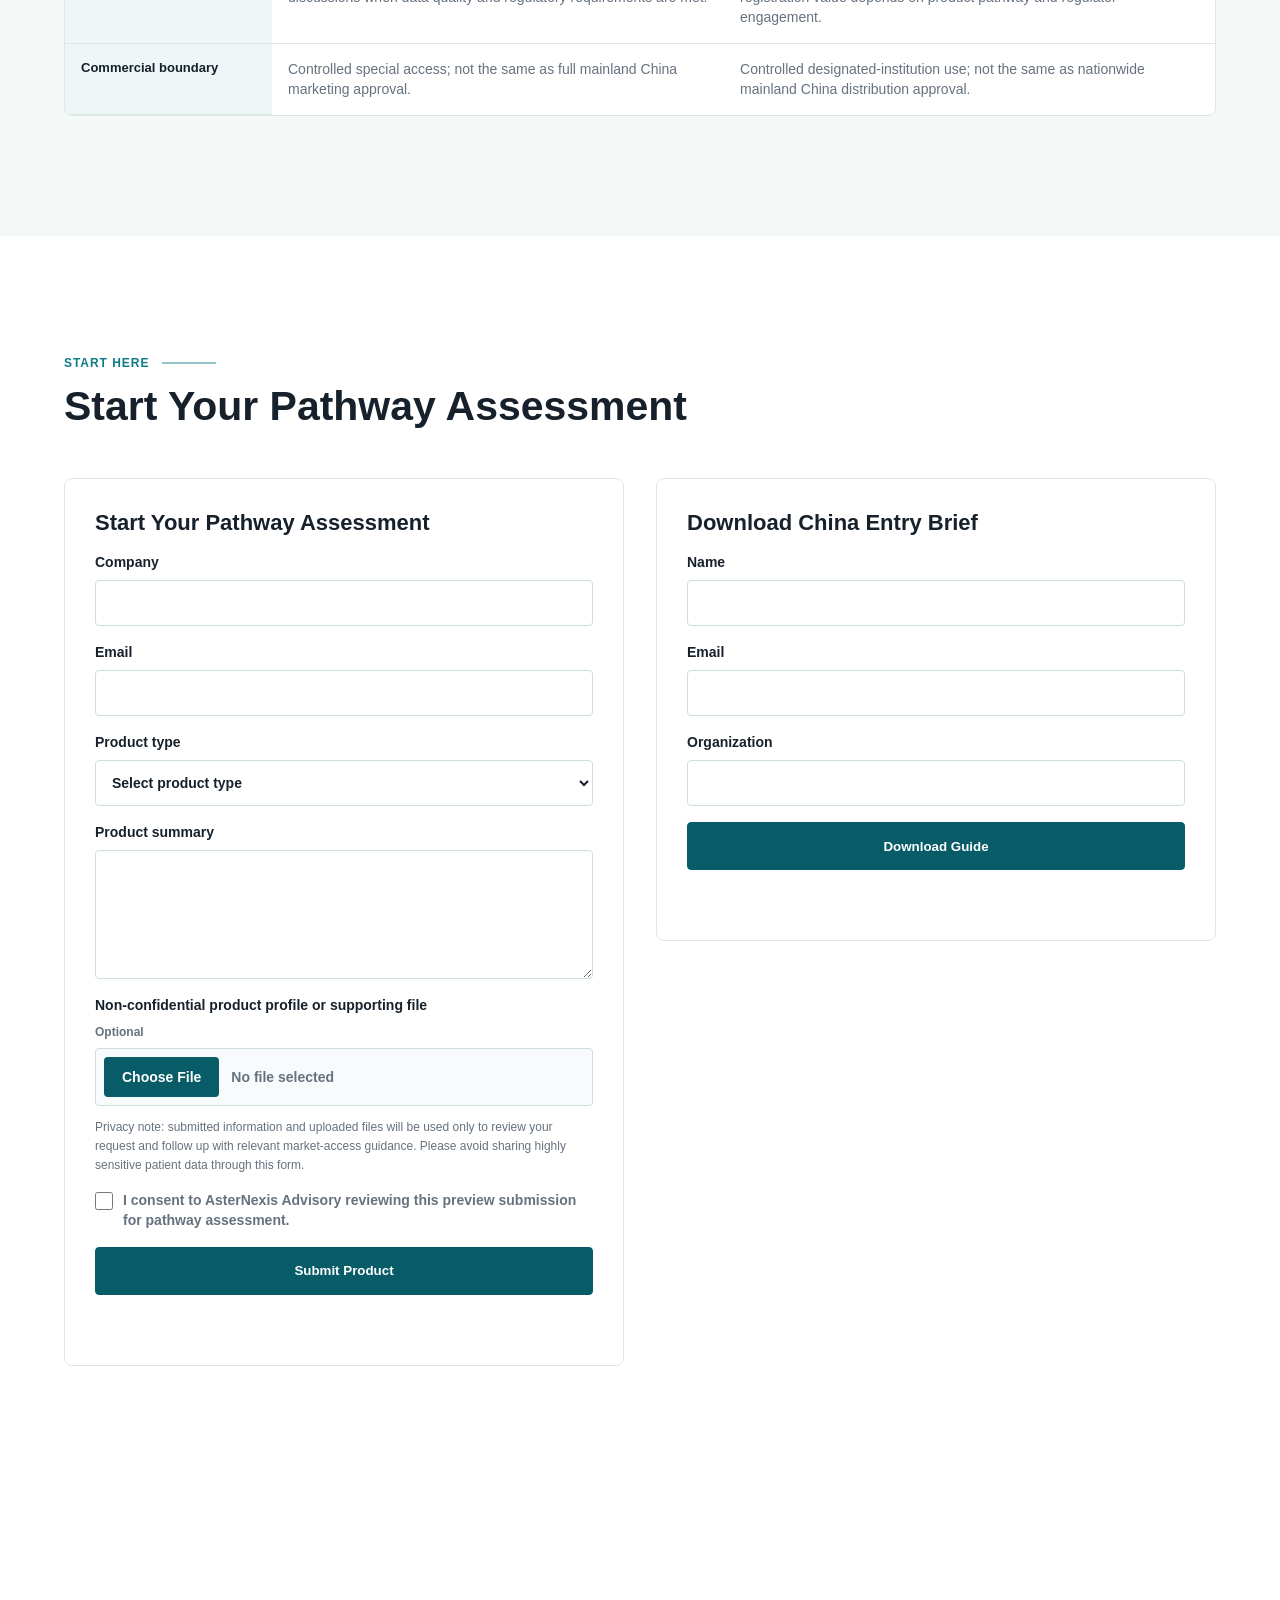
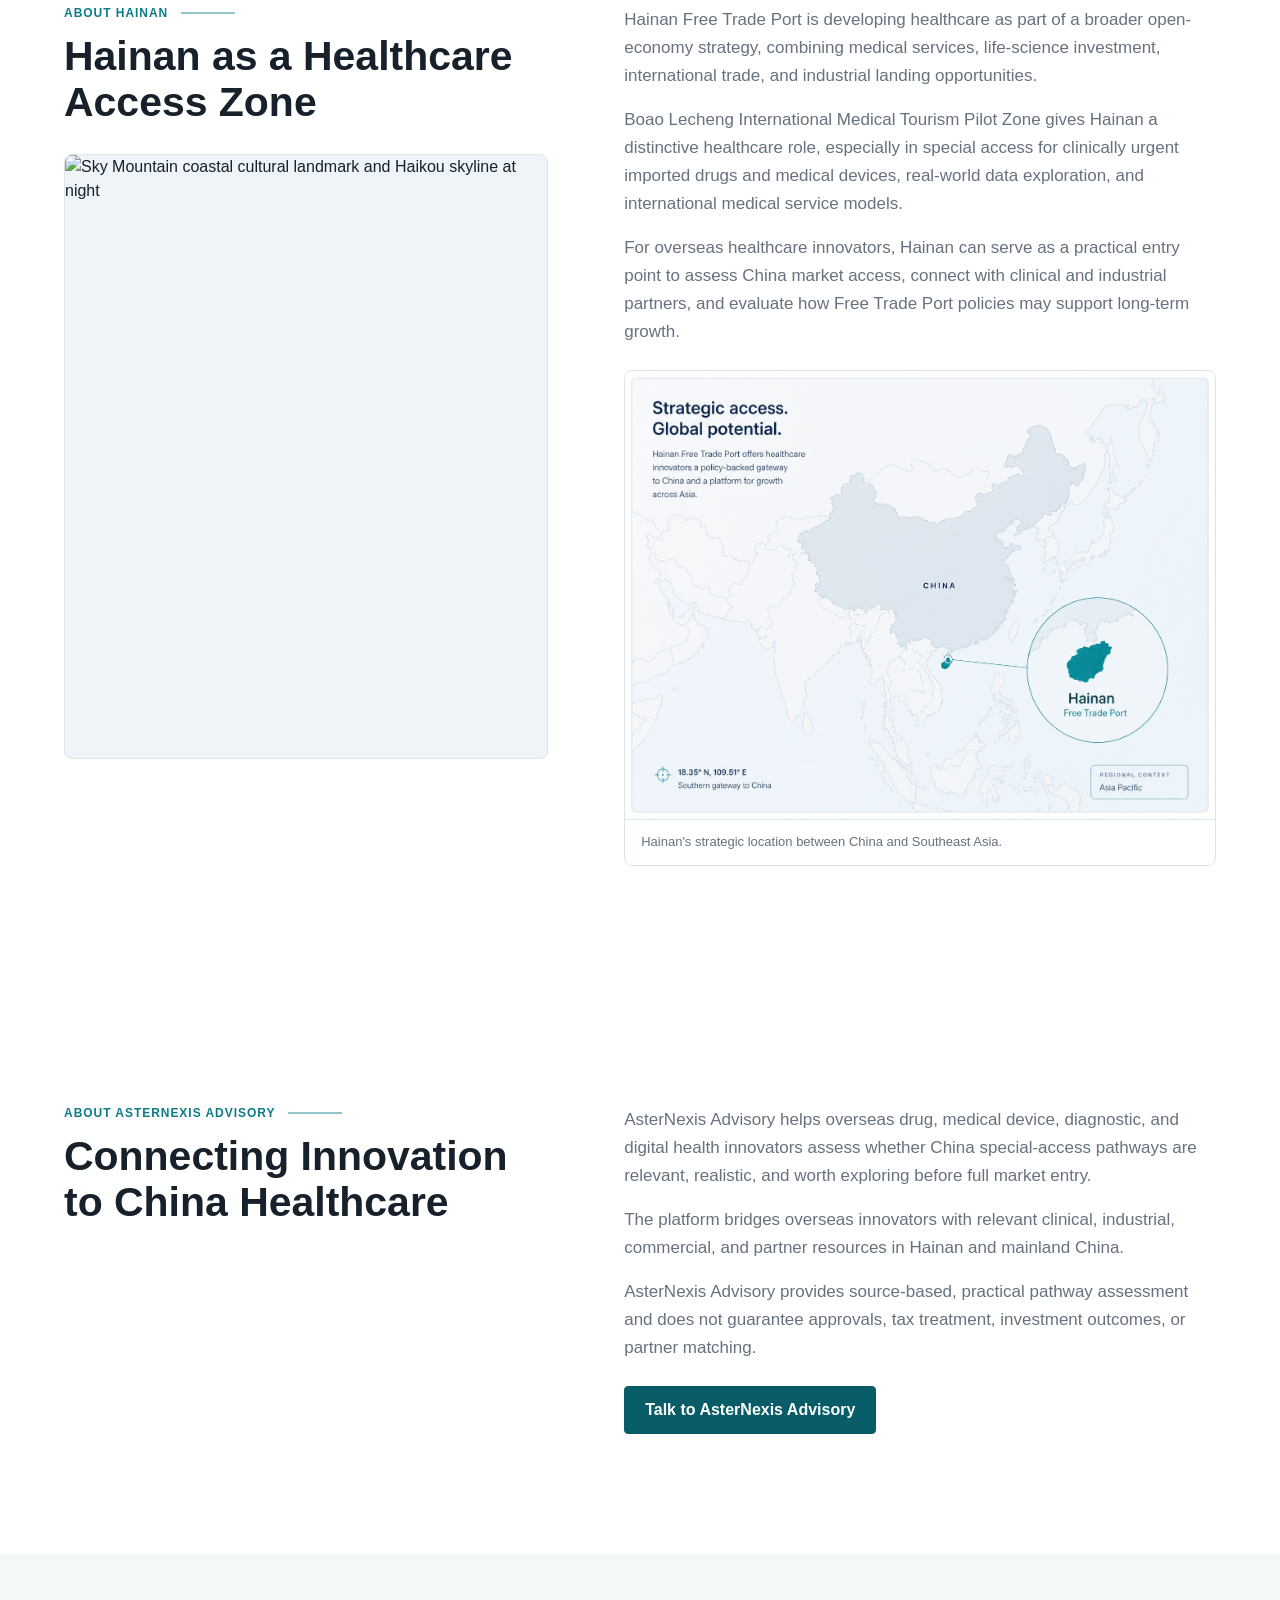
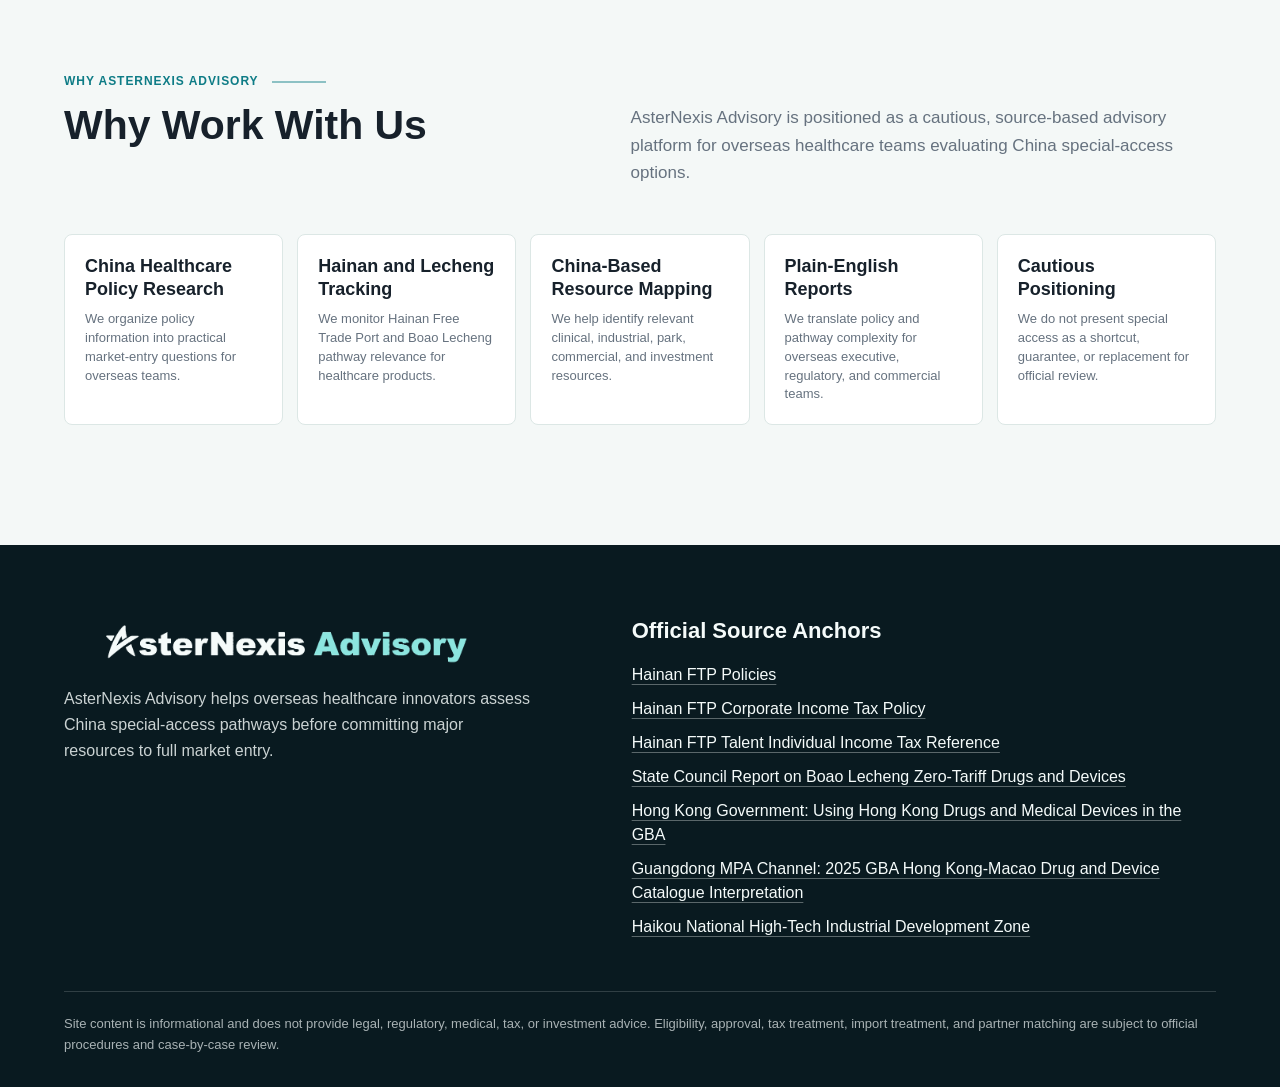
==== commit 82855692: "Remove homepage hero supporting copy" ====
--- a/index.html
+++ b/index.html
@@ -51,7 +51,6 @@
         <div class="hero-copy">
           <p class="eyebrow">CHINA HEALTHCARE MARKET ENTRY PATHWAYS</p>
           <h1><span class="hero-title-line">Find Your China Entry Pathway</span><span class="hero-title-line">Before Full Registration</span></h1>
-          <p class="lead">AsterNexis Advisory helps overseas drug, medical device, diagnostic, and digital health companies evaluate whether Hainan, Boao Lecheng, the Greater Bay Area, Beijing, or other China pilot pathways may support early clinical use, policy positioning, partner matching, or market-entry planning.</p>
           <div class="actions">
             <a class="button" href="#innovators">Start Your Pathway Assessment</a>
             <a class="button button-secondary" href="#guide-form">Download China Entry Brief</a>
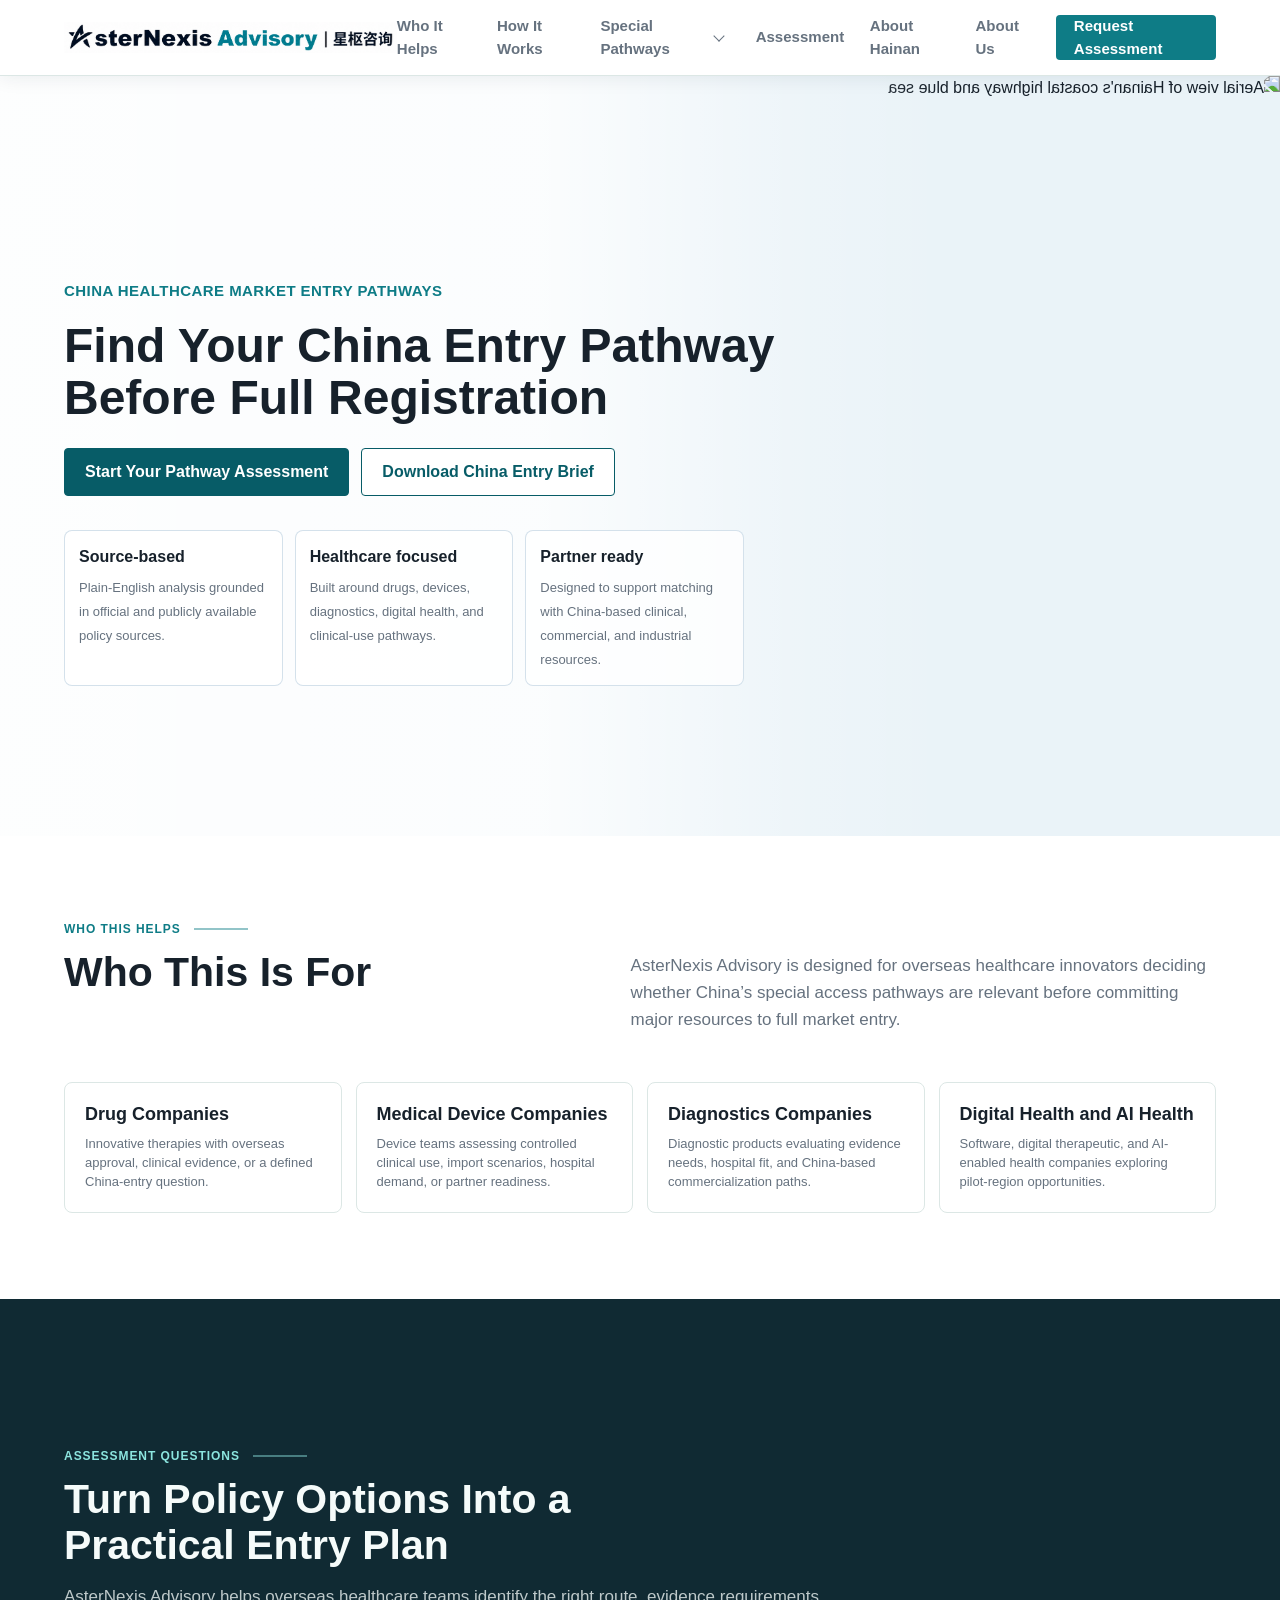
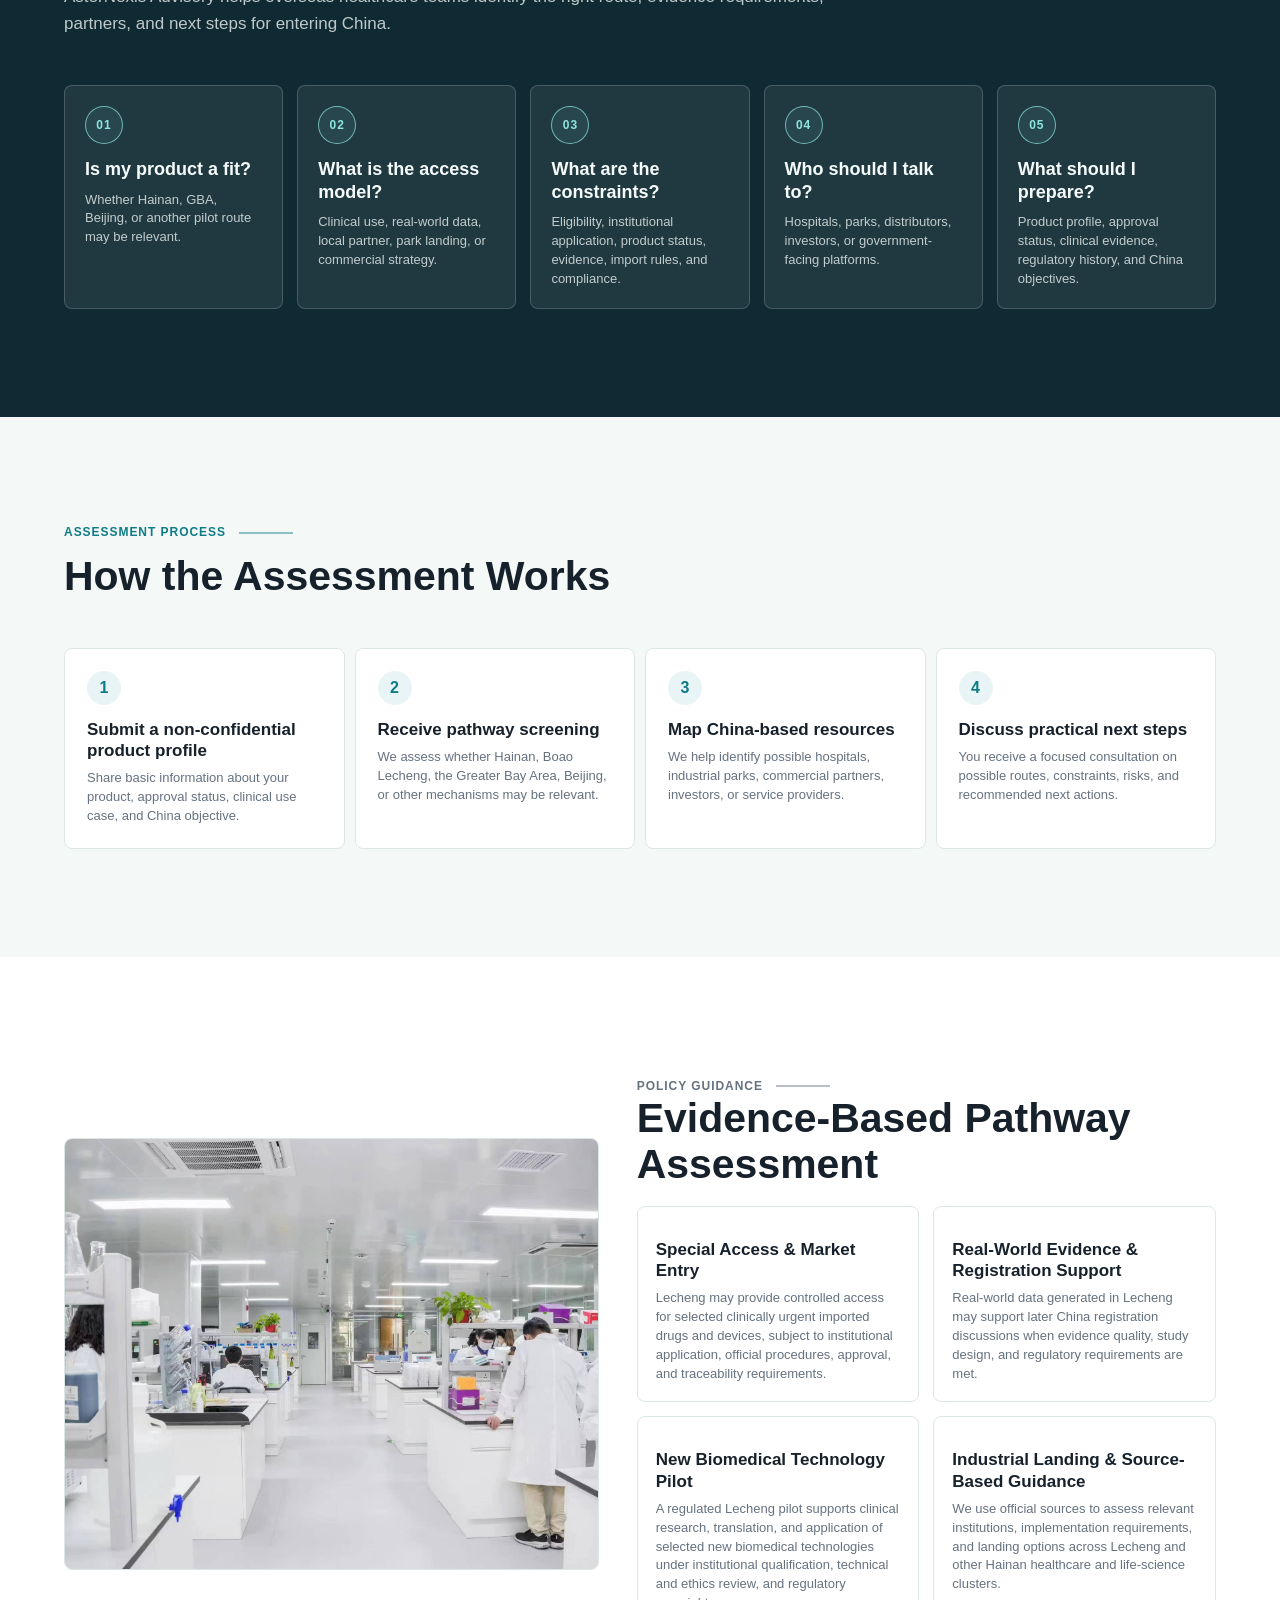
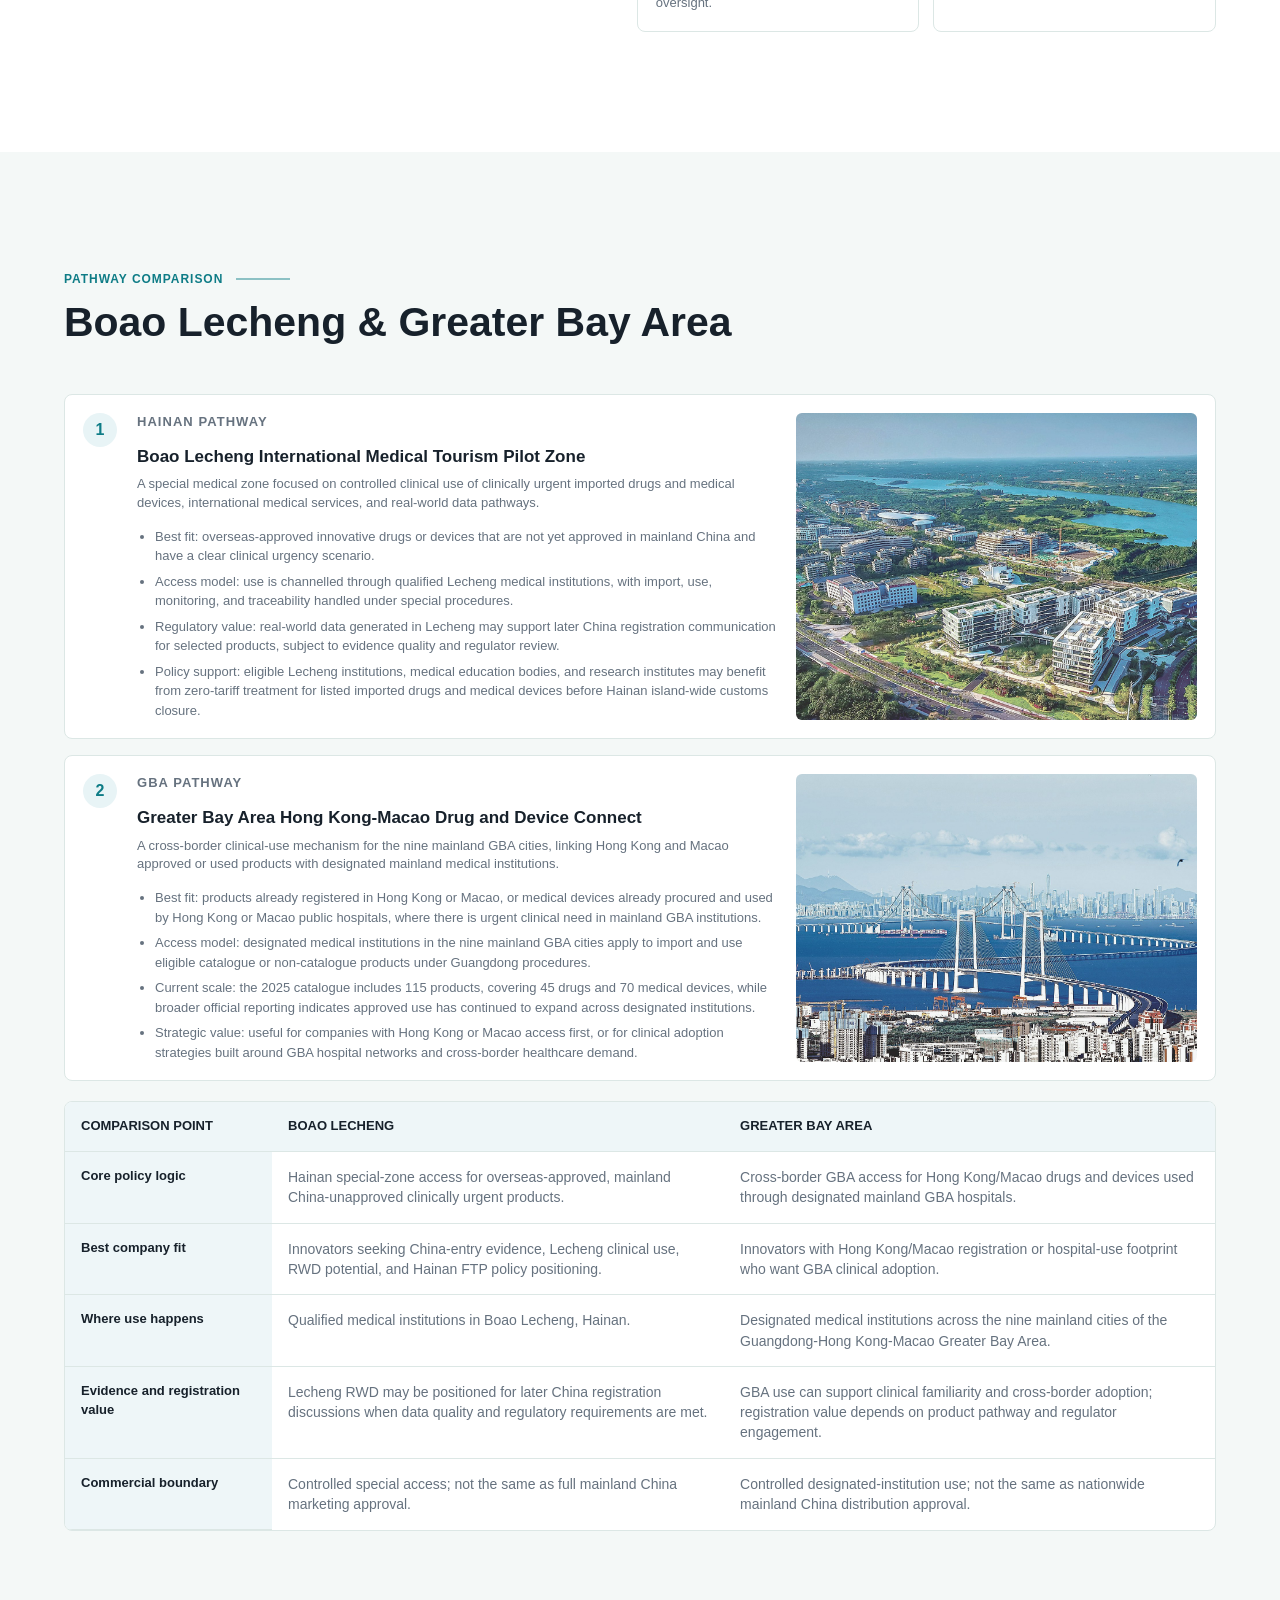
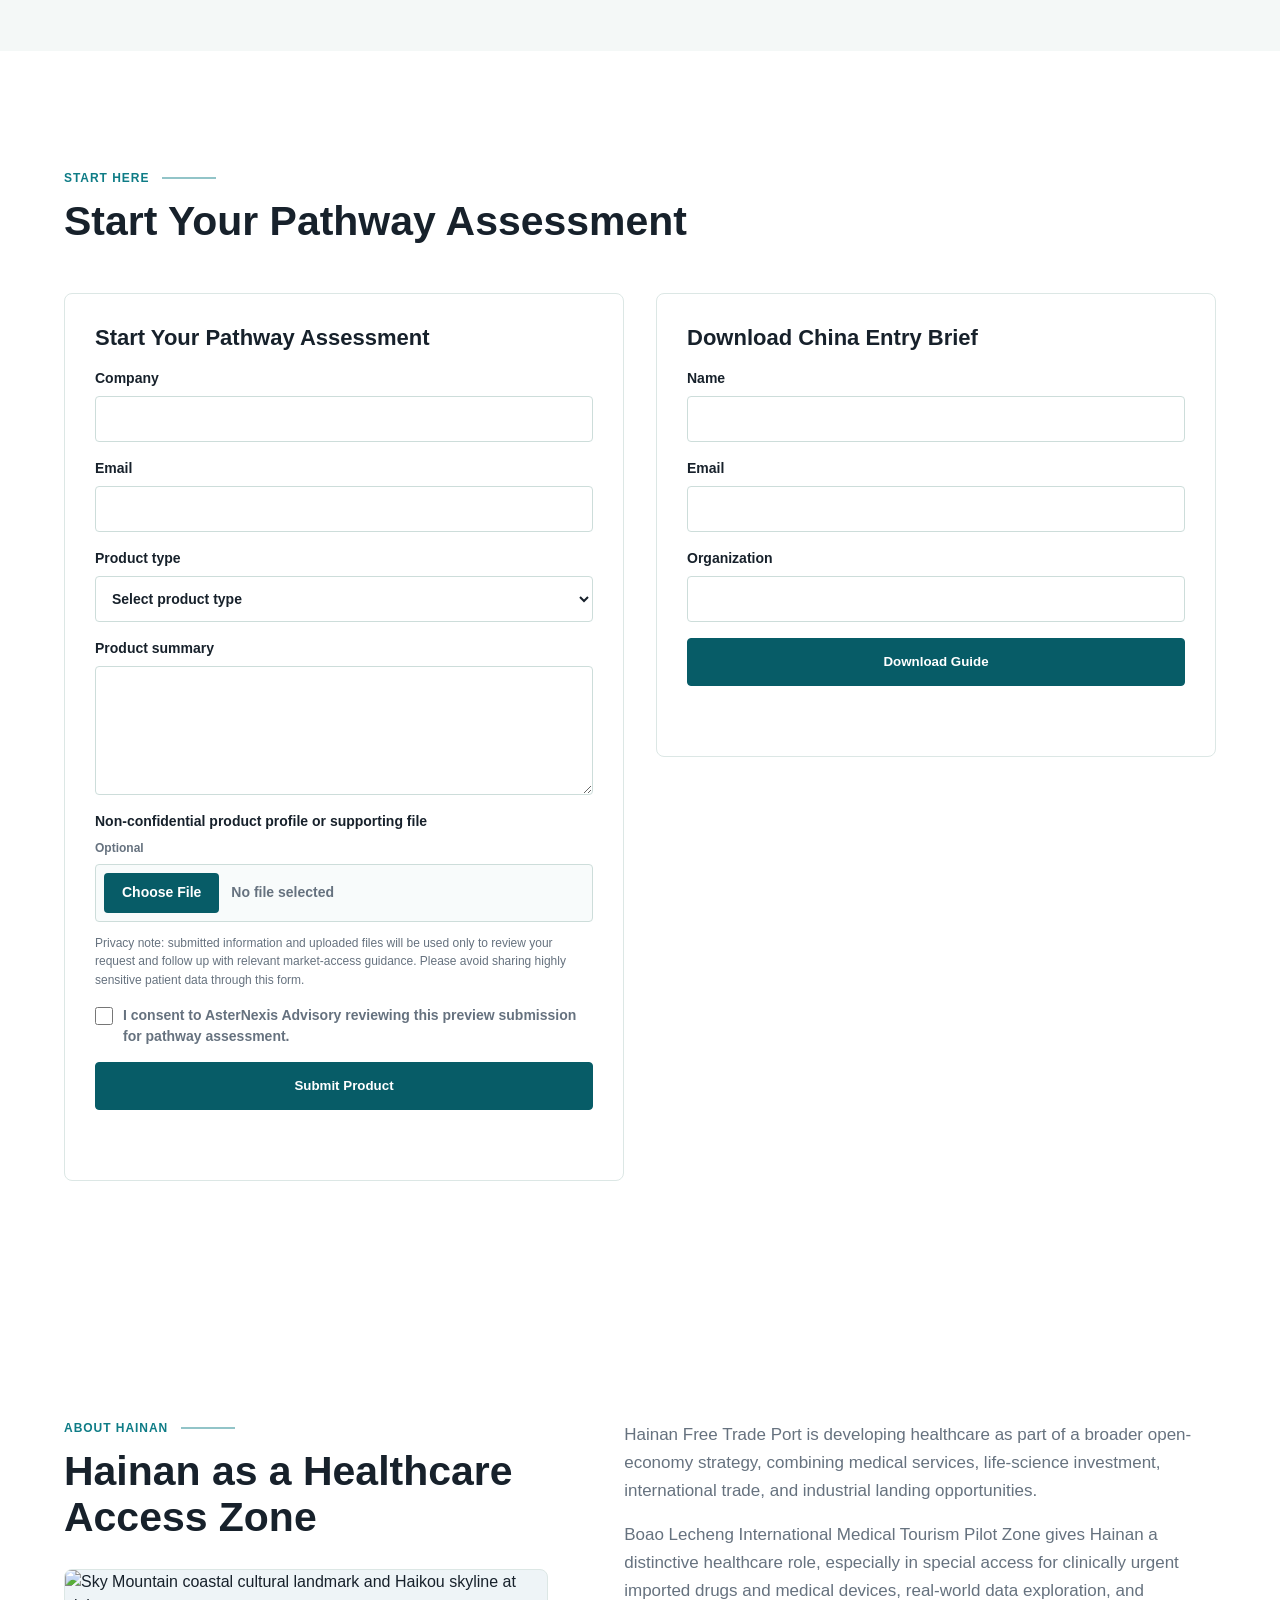
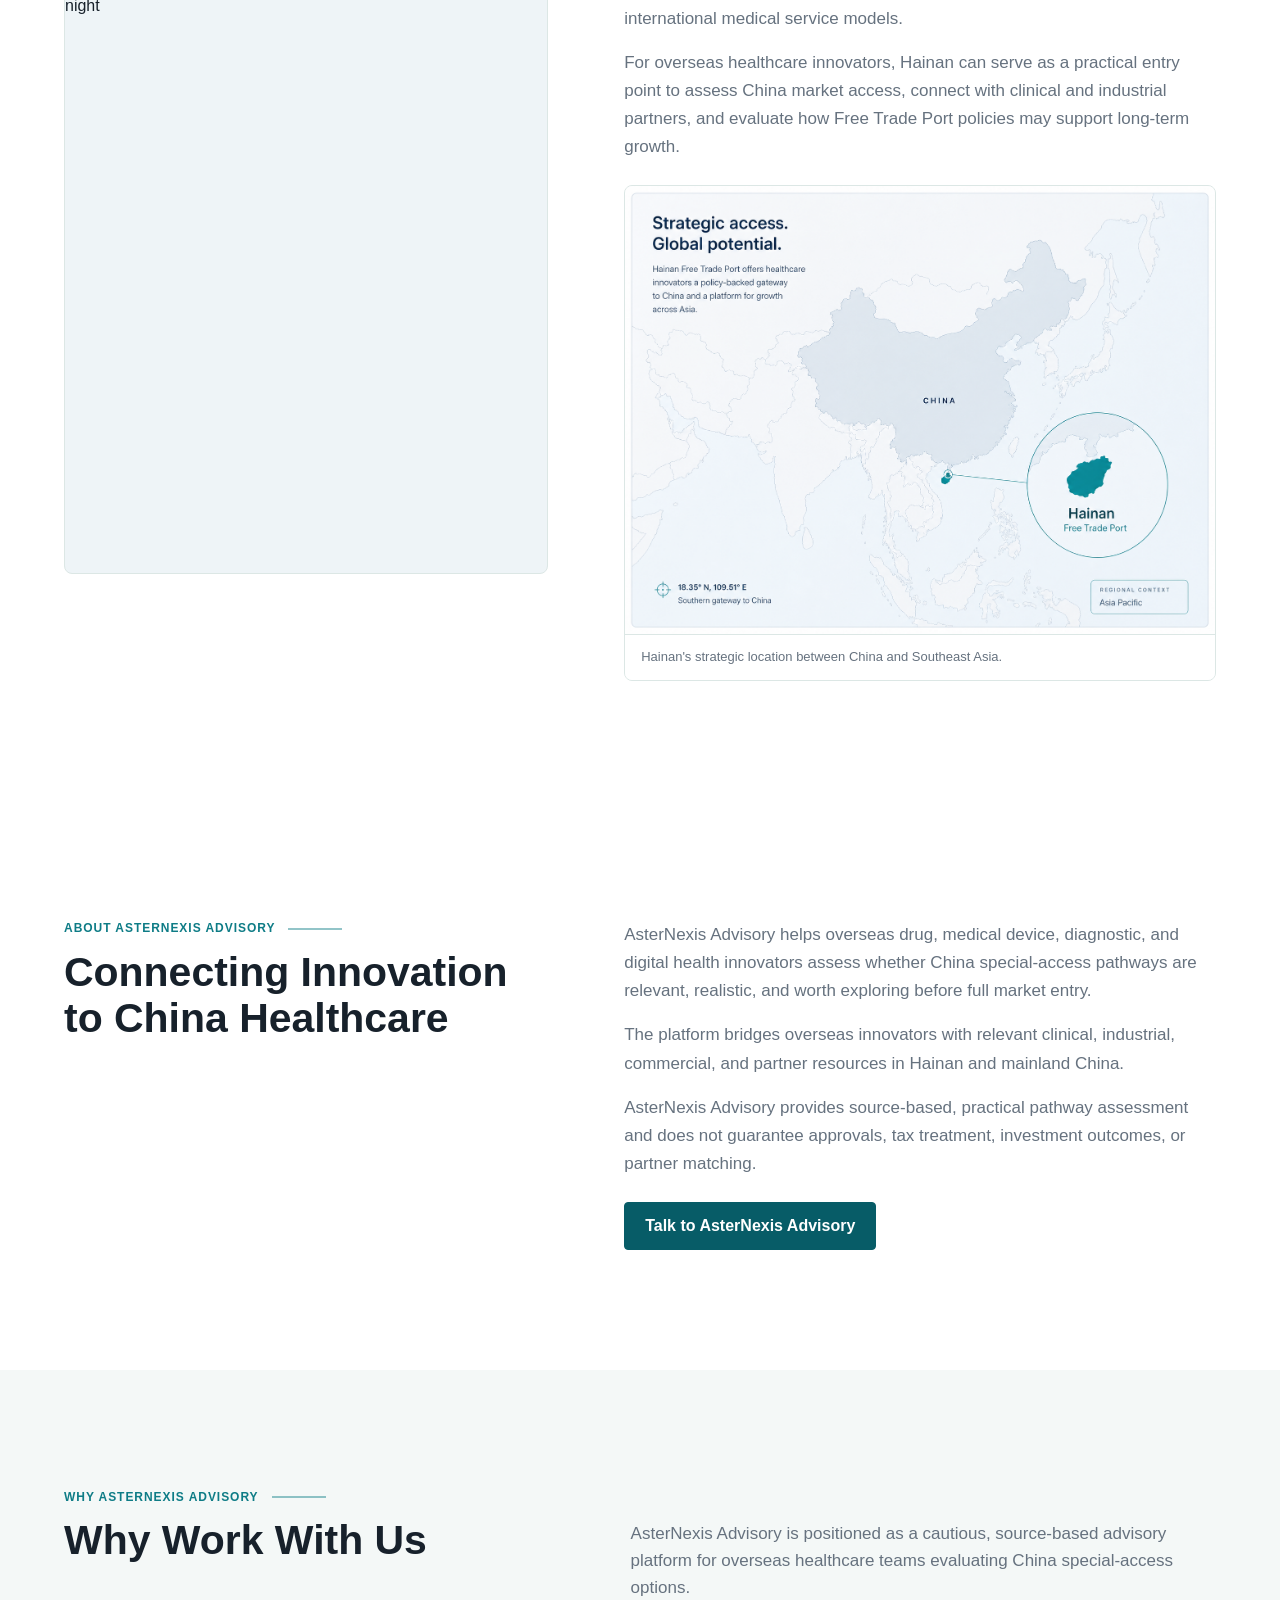
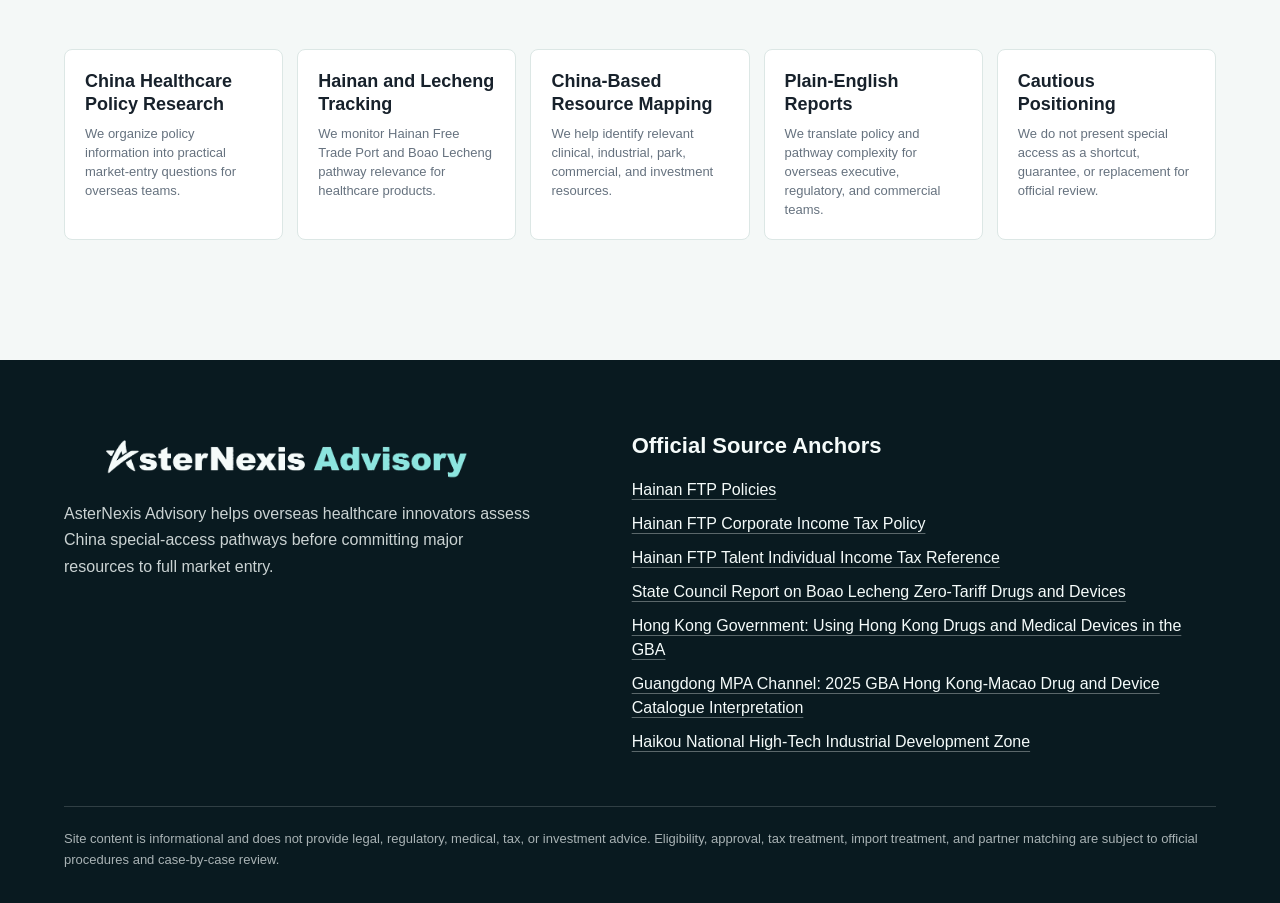
==== commit bb1825ff: "Merge assessment questions and process" ====
--- a/index.html
+++ b/index.html
@@ -5,7 +5,7 @@
   <meta name="viewport" content="width=device-width, initial-scale=1">
   <title>AsterNexis Advisory | Hainan & China Healthcare Market Entry Pathways</title>
   <meta name="description" content="AsterNexis Advisory helps overseas drug, medical device, diagnostic, and digital health companies assess China special-access pathways before full market registration.">
-  <link rel="stylesheet" href="styles.css?v=20260714-dropdown">
+  <link rel="stylesheet" href="styles.css?v=20260716-assessment-merge">
   <script src="data/site-content.js?v=20260708-1" defer></script>
   <script src="script.js?v=20260714-dropdown-2" defer></script>
 </head>
@@ -92,60 +92,55 @@
         </div>
       </div>
     </section>
-    <section id="assessment" class="section section-dark assessment-dark">
-      <div class="wrap">
-        <div class="section-head">
-          <div class="section-title">
-            <p class="section-kicker">ENTRY CONTEXT</p>
-            <h2>China Access Is Not One Pathway</h2>
-          </div>
-          <p>Full registration, reimbursement, hospital adoption, partner selection, and commercial launch often require different strategies. Special policy mechanisms may allow selected products to explore earlier evaluation, controlled clinical use, real-world evidence, or regional market access.</p>
-        </div>
-        <div class="section-head section-head-stacked">
-          <div class="section-title">
-            <p class="section-kicker">ASSESSMENT QUESTIONS</p>
-            <h2>Turn Policy Options Into a Practical Entry Plan</h2>
-          </div>
-          <p>AsterNexis Advisory helps overseas healthcare teams identify the right route, evidence requirements, partners, and next steps for entering China.</p>
-        </div>
-        <div class="clarify-grid">
-          <article class="clarify-card">
-            <span>01</span>
-            <h3>Is my product a fit?</h3>
-            <p>Whether Hainan, GBA, Beijing, or another pilot route may be relevant.</p>
-          </article>
-          <article class="clarify-card">
-            <span>02</span>
-            <h3>What is the access model?</h3>
-            <p>Clinical use, real-world data, local partner, park landing, or commercial strategy.</p>
-          </article>
-          <article class="clarify-card">
-            <span>03</span>
-            <h3>What are the constraints?</h3>
-            <p>Eligibility, institutional application, product status, evidence, import rules, and compliance.</p>
-          </article>
-          <article class="clarify-card">
-            <span>04</span>
-            <h3>Who should I talk to?</h3>
-            <p>Hospitals, parks, distributors, investors, or government-facing platforms.</p>
-          </article>
-          <article class="clarify-card">
-            <span>05</span>
-            <h3>What should I prepare?</h3>
-            <p>Product profile, approval status, clinical evidence, regulatory history, and China objectives.</p>
-          </article>
-        </div>
-      </div>
-    </section>
-    <section id="pathway" class="section section-soft">
-      <div class="wrap">
-        <div class="section-head section-head-wide">
-          <div class="section-title">
-            <p class="section-kicker">ASSESSMENT PROCESS</p>
-            <h2>How the Assessment Works</h2>
-          </div>
-        </div>
-        <div class="steps-grid" data-render="pathway"></div>
+    <section id="assessment" class="assessment-dark assessment-journey">
+      <div class="assessment-zone">
+        <div class="wrap">
+          <div class="section-head section-head-stacked assessment-intro">
+            <div class="section-title">
+              <p class="section-kicker">ASSESSMENT QUESTIONS</p>
+              <h2>Turn Policy Options Into a Practical Entry Plan</h2>
+            </div>
+            <p>AsterNexis Advisory helps overseas healthcare teams identify the right route, evidence requirements, partners, and next steps for entering China.</p>
+          </div>
+          <div class="clarify-grid">
+            <article class="clarify-card">
+              <span>01</span>
+              <h3>Is my product a fit?</h3>
+              <p>Whether Hainan, GBA, Beijing, or another pilot route may be relevant.</p>
+            </article>
+            <article class="clarify-card">
+              <span>02</span>
+              <h3>What is the access model?</h3>
+              <p>Clinical use, real-world data, local partner, park landing, or commercial strategy.</p>
+            </article>
+            <article class="clarify-card">
+              <span>03</span>
+              <h3>What are the constraints?</h3>
+              <p>Eligibility, institutional application, product status, evidence, import rules, and compliance.</p>
+            </article>
+            <article class="clarify-card">
+              <span>04</span>
+              <h3>Who should I talk to?</h3>
+              <p>Hospitals, parks, distributors, investors, or government-facing platforms.</p>
+            </article>
+            <article class="clarify-card">
+              <span>05</span>
+              <h3>What should I prepare?</h3>
+              <p>Product profile, approval status, clinical evidence, regulatory history, and China objectives.</p>
+            </article>
+          </div>
+        </div>
+      </div>
+      <div id="pathway" class="assessment-process-zone">
+        <div class="wrap">
+          <div class="section-head section-head-wide assessment-process-head">
+            <div class="section-title">
+              <p class="section-kicker">ASSESSMENT PROCESS</p>
+              <h2>How the Assessment Works</h2>
+            </div>
+          </div>
+          <div class="steps-grid" data-render="pathway"></div>
+        </div>
       </div>
     </section>
     <section id="policies" class="section">
--- a/styles.css
+++ b/styles.css
@@ -273,6 +273,42 @@
   color: #8ce5df;
 }
 
+.assessment-journey {
+  color: var(--color-dark-text);
+  background: var(--color-dark);
+}
+
+.assessment-zone,
+.assessment-process-zone {
+  padding-top: clamp(72px, 9vw, 108px);
+  padding-right: var(--page-gutter);
+  padding-bottom: clamp(72px, 9vw, 108px);
+  padding-left: var(--page-gutter);
+}
+
+.assessment-intro {
+  margin-bottom: 42px;
+}
+
+.assessment-process-zone {
+  scroll-margin-top: 0;
+  color: var(--ink);
+  background: var(--color-soft);
+}
+
+.assessment-process-zone .section-kicker {
+  color: var(--teal);
+}
+
+.assessment-process-head {
+  margin-bottom: 34px;
+}
+
+.assessment-process-zone .step-card {
+  min-height: 190px;
+  padding: 22px;
+}
+
 .site-footer {
   min-height: 160px;
   padding-top: 48px;
@@ -939,6 +975,11 @@
     padding-top: 0;
   }
 
+  .assessment-dark .clarify-grid,
+  .assessment-process-zone .steps-grid {
+    grid-template-columns: repeat(2, minmax(0, 1fr));
+  }
+
   .park-card {
     grid-template-columns: 36px minmax(0, 1fr);
   }
@@ -972,6 +1013,11 @@
 
   .actions {
     display: grid;
+  }
+
+  .assessment-dark .clarify-grid,
+  .assessment-process-zone .steps-grid {
+    grid-template-columns: 1fr;
   }
 
   .button {
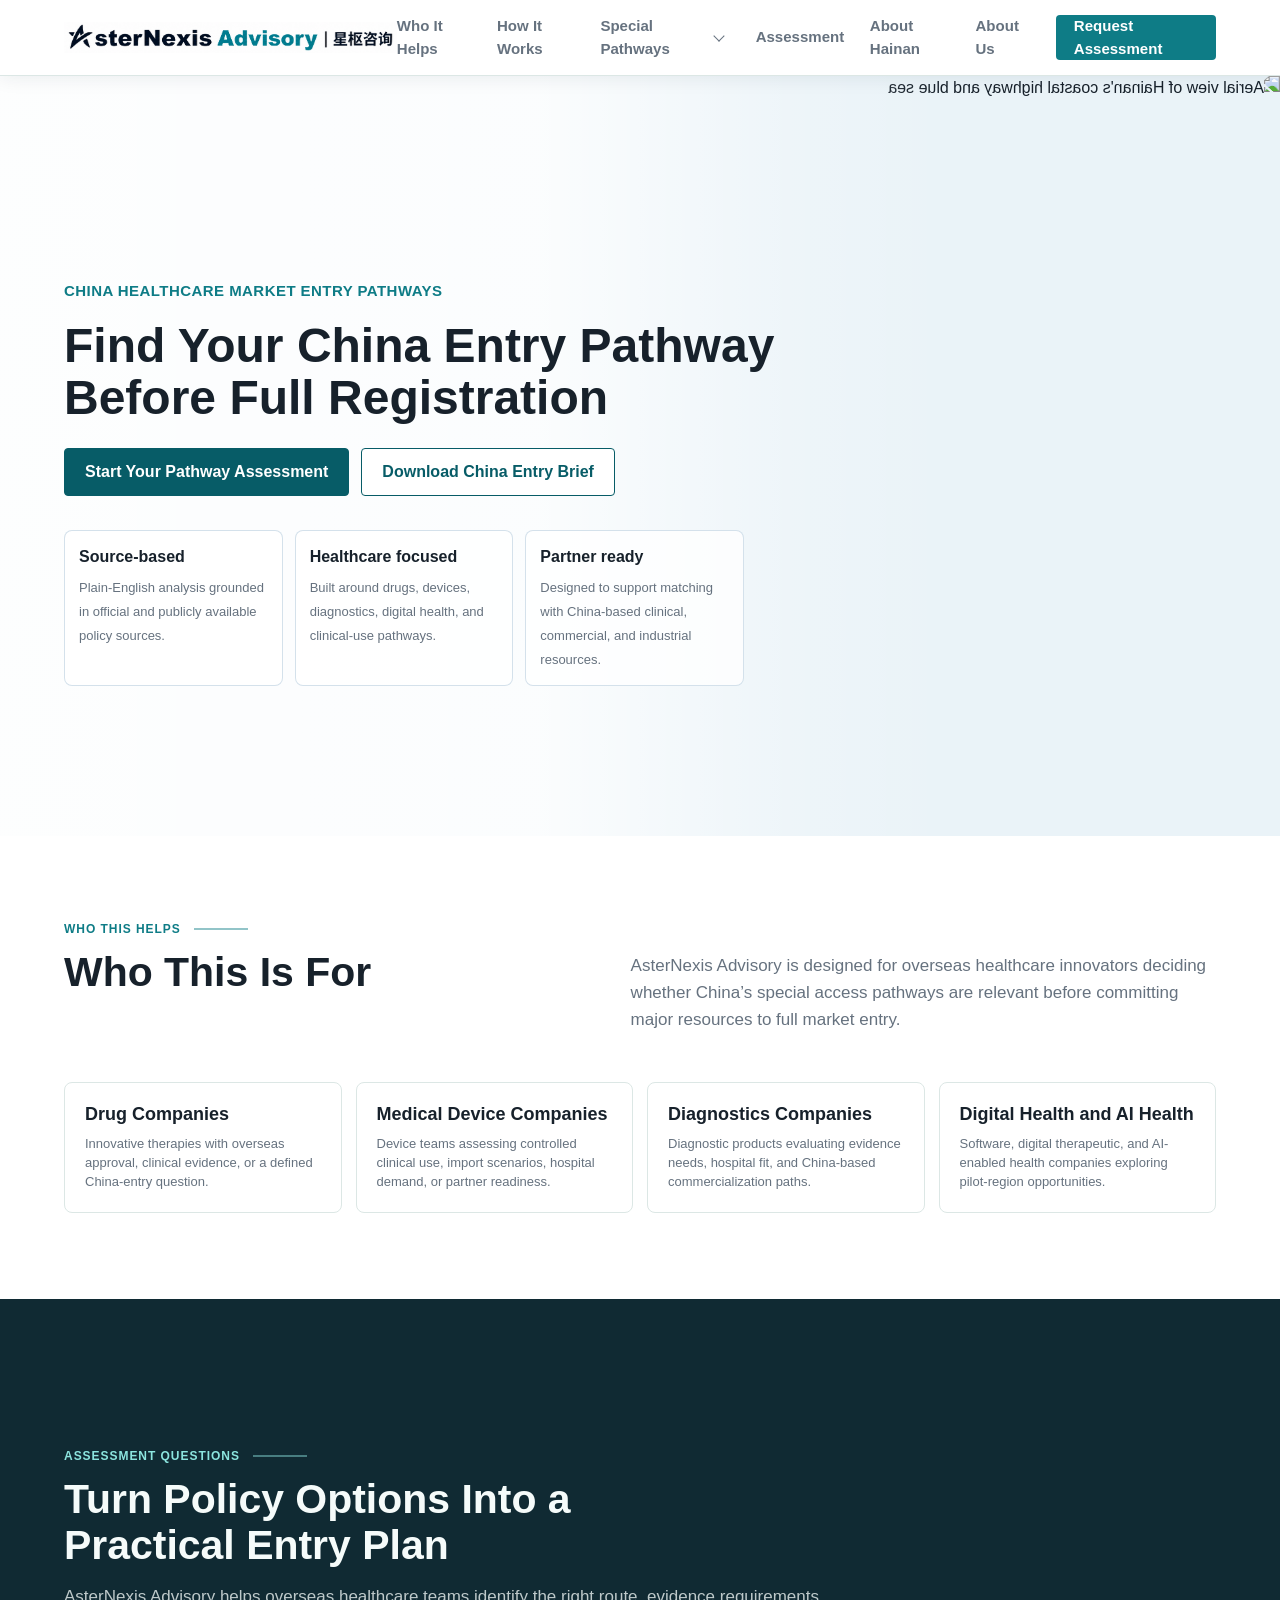
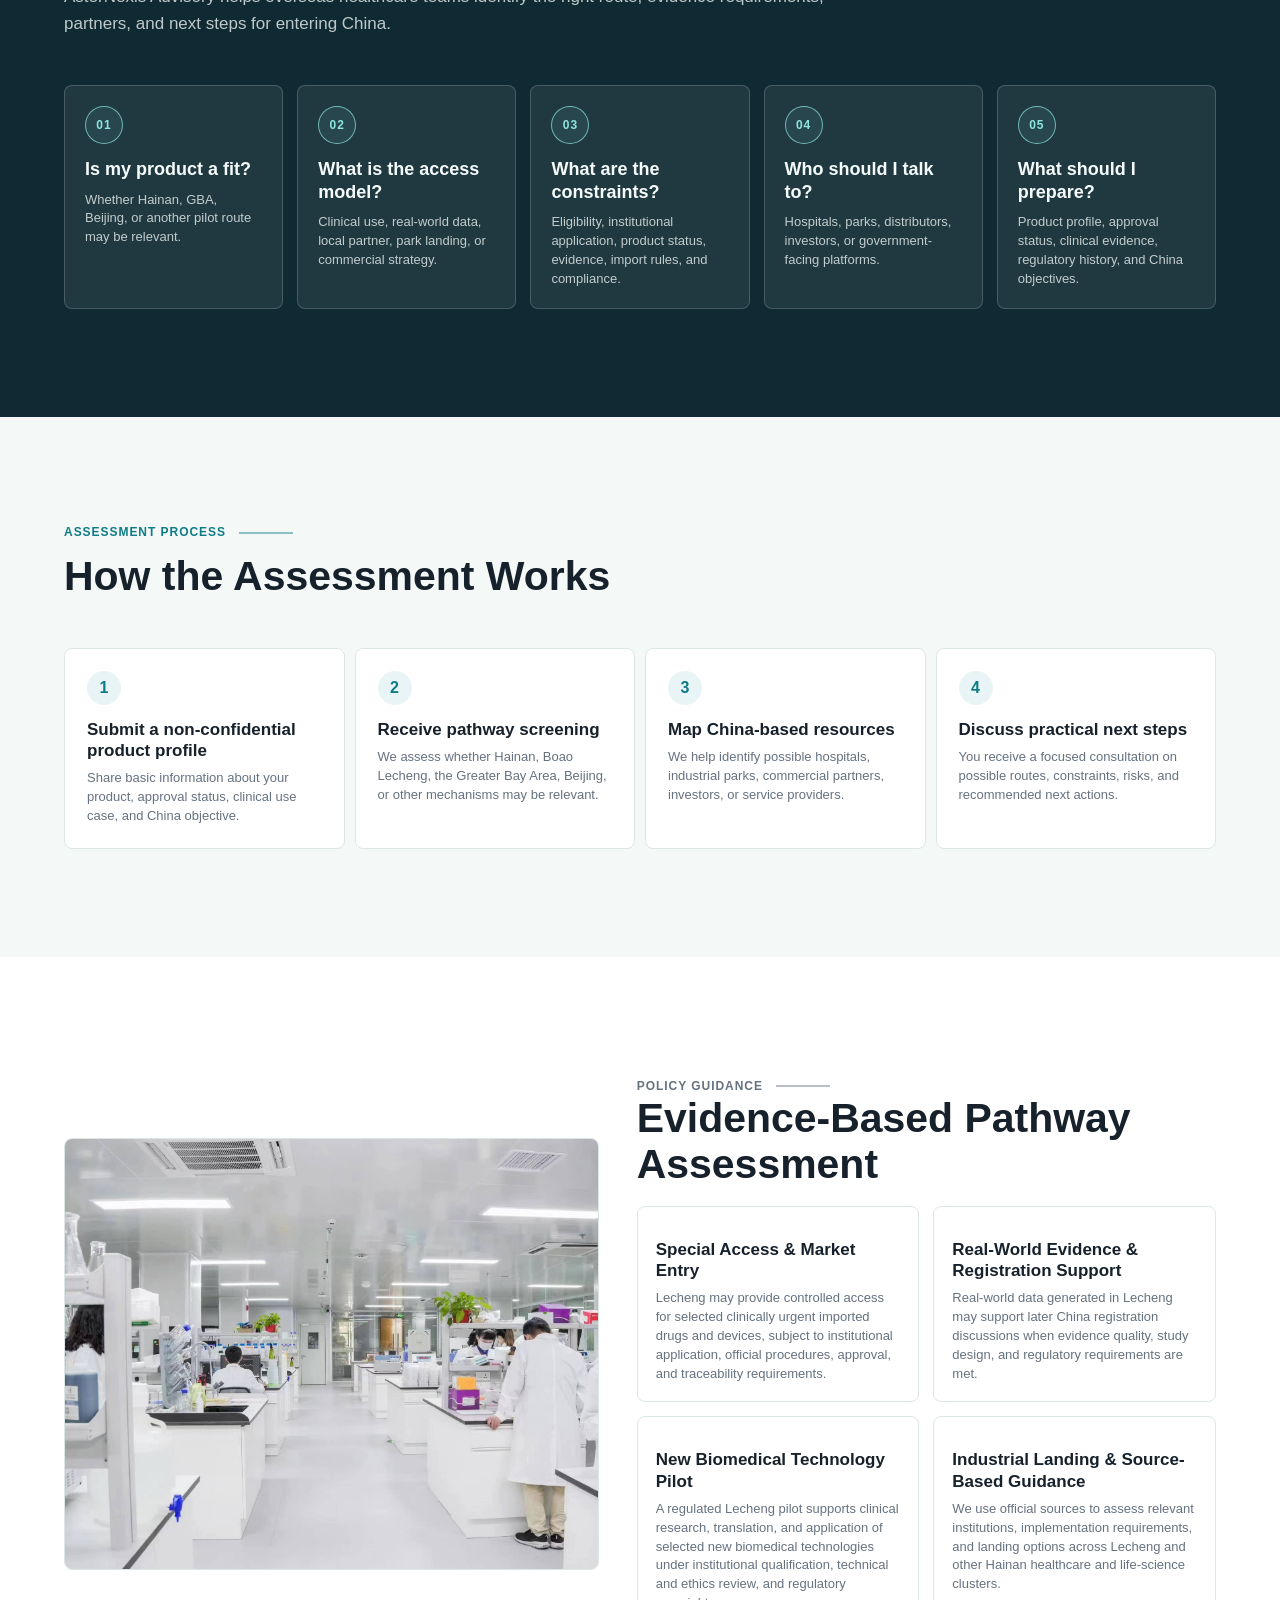
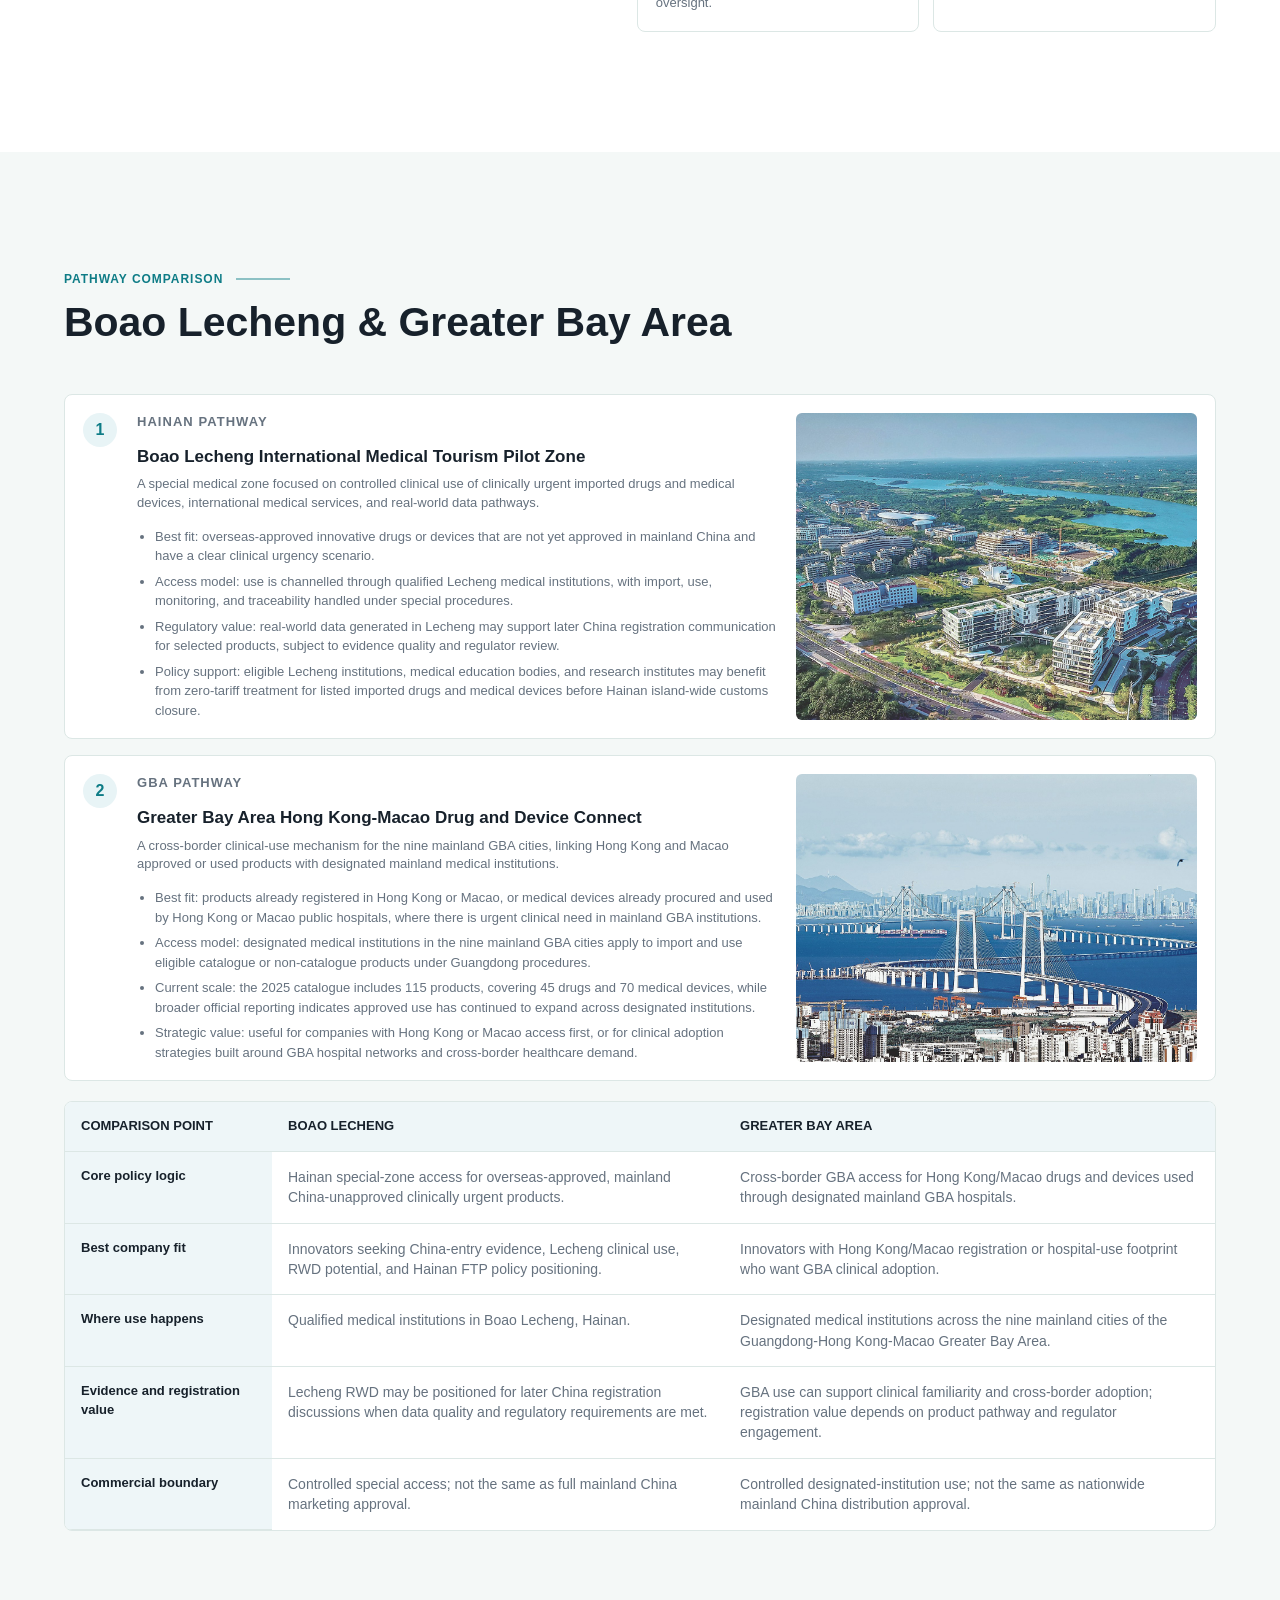
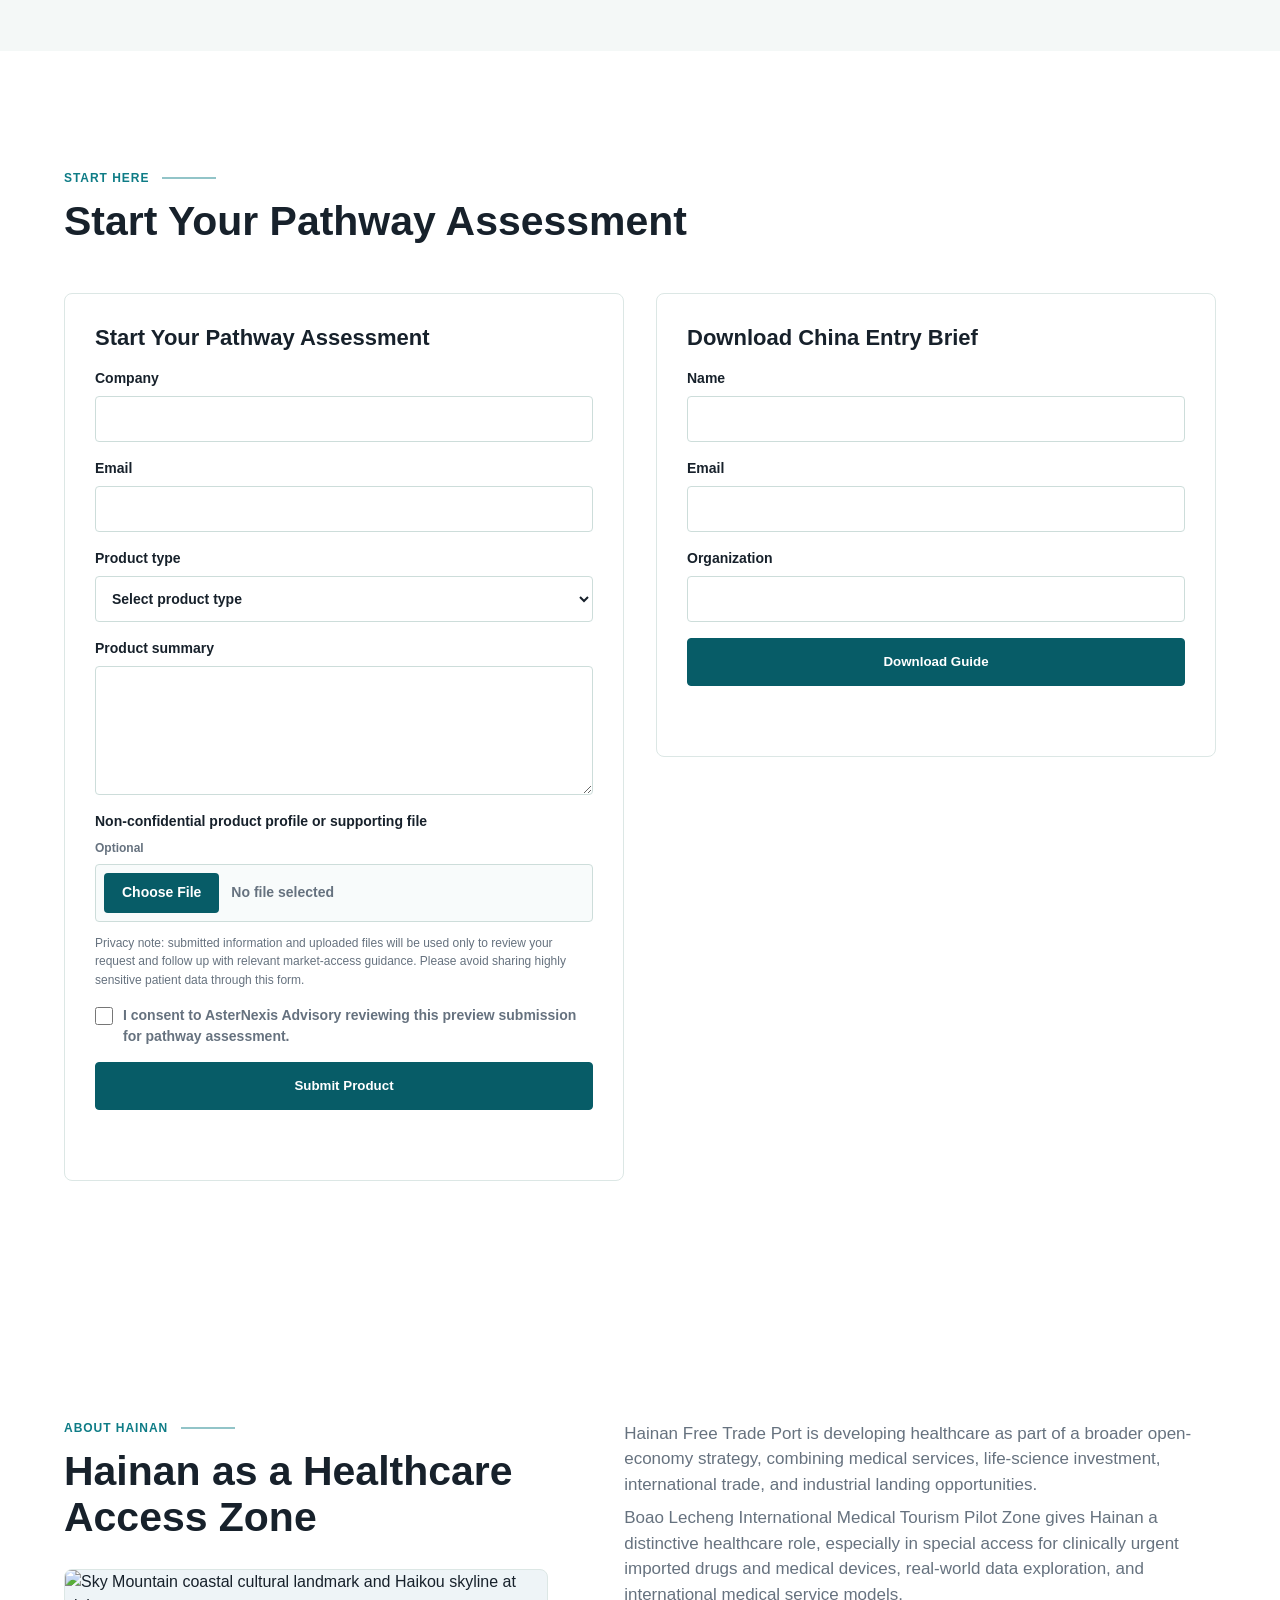
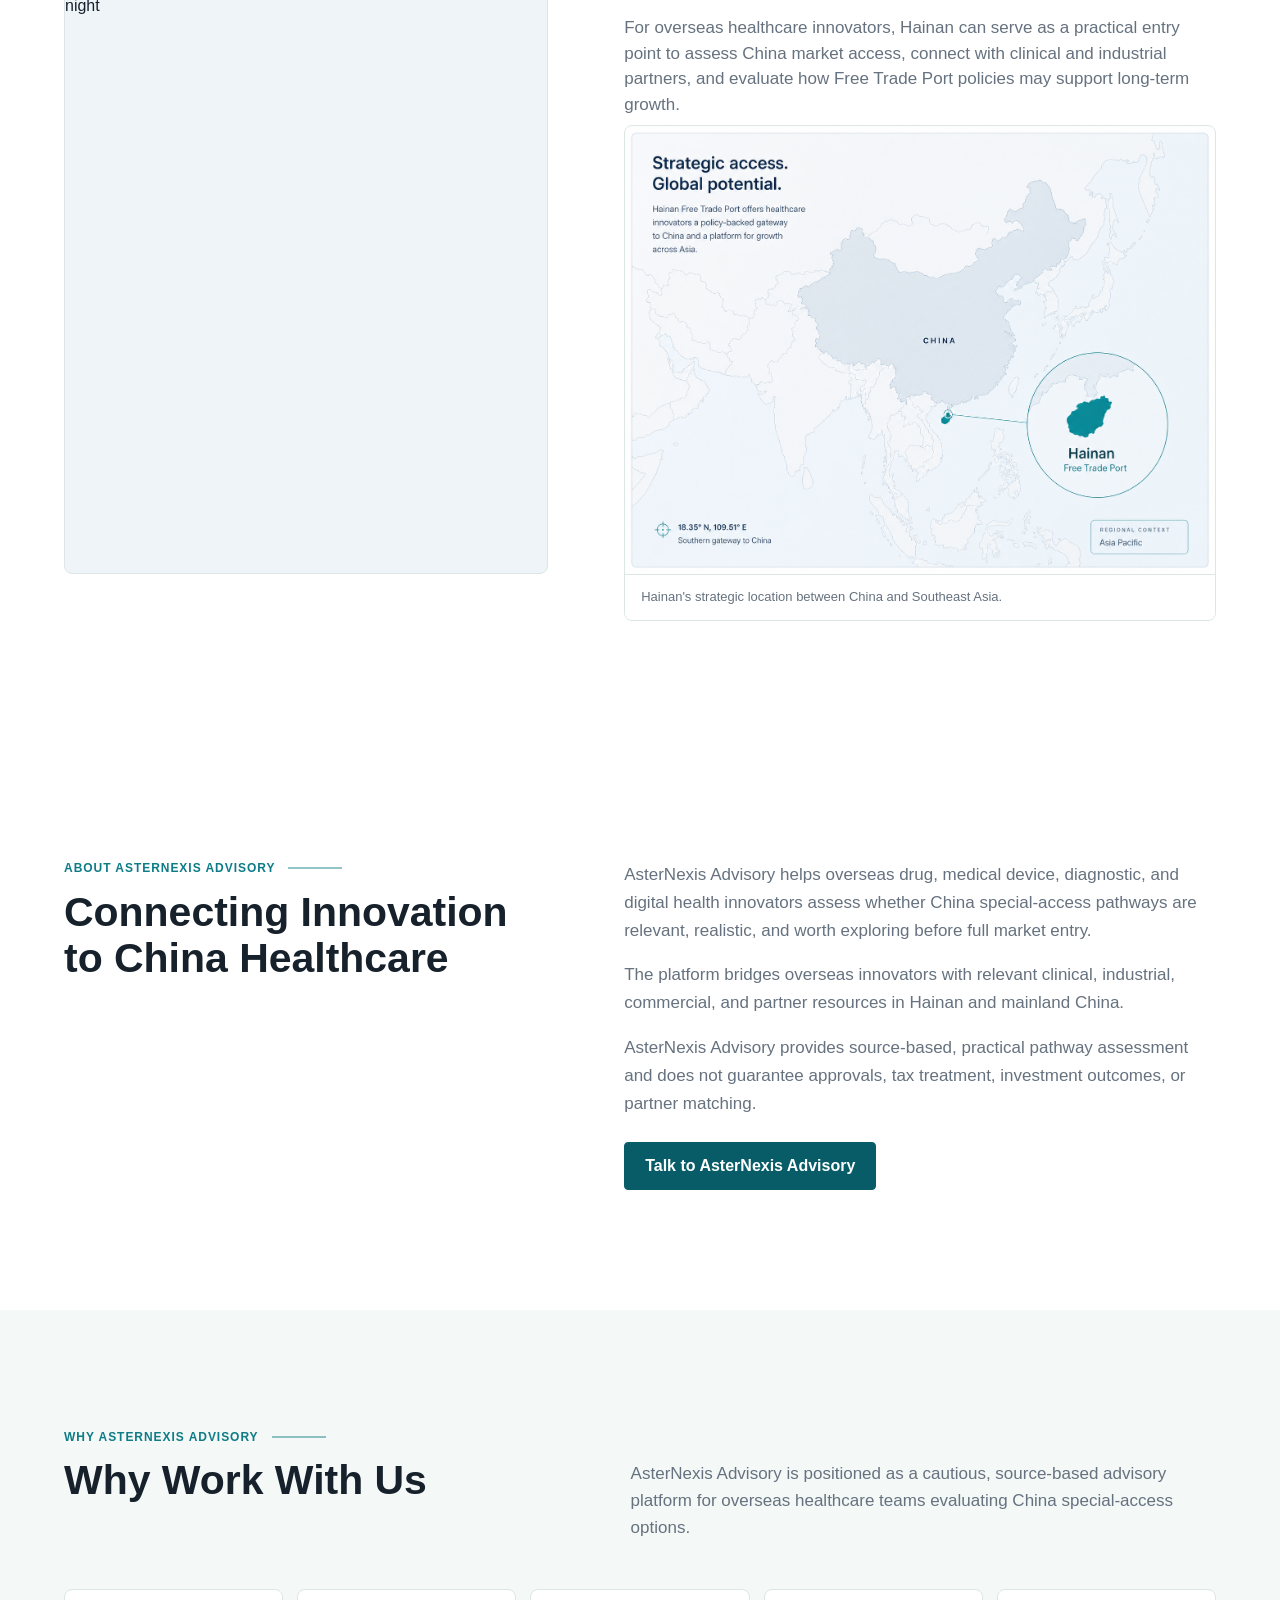
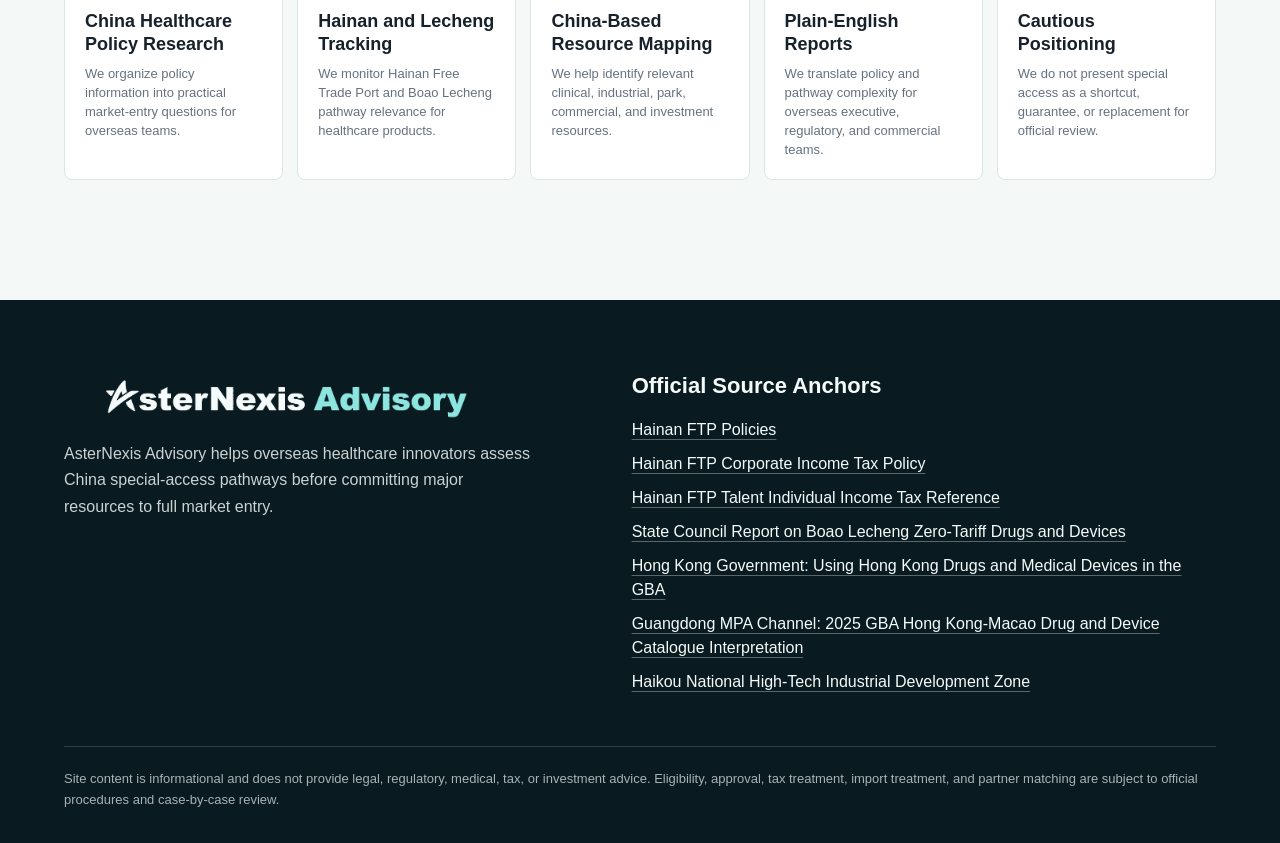
==== commit 6b82d514: "Align About Hainan content columns" ====
--- a/index.html
+++ b/index.html
@@ -5,9 +5,9 @@
   <meta name="viewport" content="width=device-width, initial-scale=1">
   <title>AsterNexis Advisory | Hainan & China Healthcare Market Entry Pathways</title>
   <meta name="description" content="AsterNexis Advisory helps overseas drug, medical device, diagnostic, and digital health companies assess China special-access pathways before full market registration.">
-  <link rel="stylesheet" href="styles.css?v=20260716-assessment-merge">
+  <link rel="stylesheet" href="styles.css?v=20260716-about-hainan-align">
   <script src="data/site-content.js?v=20260708-1" defer></script>
-  <script src="script.js?v=20260714-dropdown-2" defer></script>
+  <script src="script.js?v=20260716-english-validation" defer></script>
 </head>
 <body>
   <a class="skip-link" href="#main">Skip to content</a>
--- a/styles.css
+++ b/styles.css
@@ -1032,6 +1032,10 @@
   align-items: start;
 }
 
+#about-hainan .two-column {
+  align-items: stretch;
+}
+
 .two-column h2 {
   margin: 0;
   font-size: 38px;
@@ -1041,6 +1045,22 @@
 .two-column .section-title h2 {
   font-size: clamp(30px, 3.2vw, 42px);
   line-height: 1.12;
+}
+
+.about-hainan-content {
+  display: flex;
+  flex-direction: column;
+  align-self: stretch;
+}
+
+.about-hainan-content .text-stack {
+  gap: 8px;
+  margin-bottom: 0;
+  padding-bottom: 8px;
+}
+
+.about-hainan-content .text-stack p {
+  line-height: 1.5;
 }
 
 .about-hainan-visual {
@@ -1060,7 +1080,7 @@
 }
 
 .about-hainan-map {
-  margin: 24px 0 0;
+  margin: auto 0 0;
   overflow: hidden;
   border: 1px solid var(--line);
   border-radius: 8px;
@@ -1117,6 +1137,22 @@
 @media (max-width: 980px) {
   .two-column {
     grid-template-columns: 1fr;
+  }
+
+  #about-hainan .two-column {
+    align-items: start;
+  }
+
+  .about-hainan-content {
+    display: block;
+  }
+
+  .about-hainan-content .text-stack {
+    padding-bottom: 0;
+  }
+
+  .about-hainan-map {
+    margin: 20px 0 0;
   }
 
   .two-column h2 {
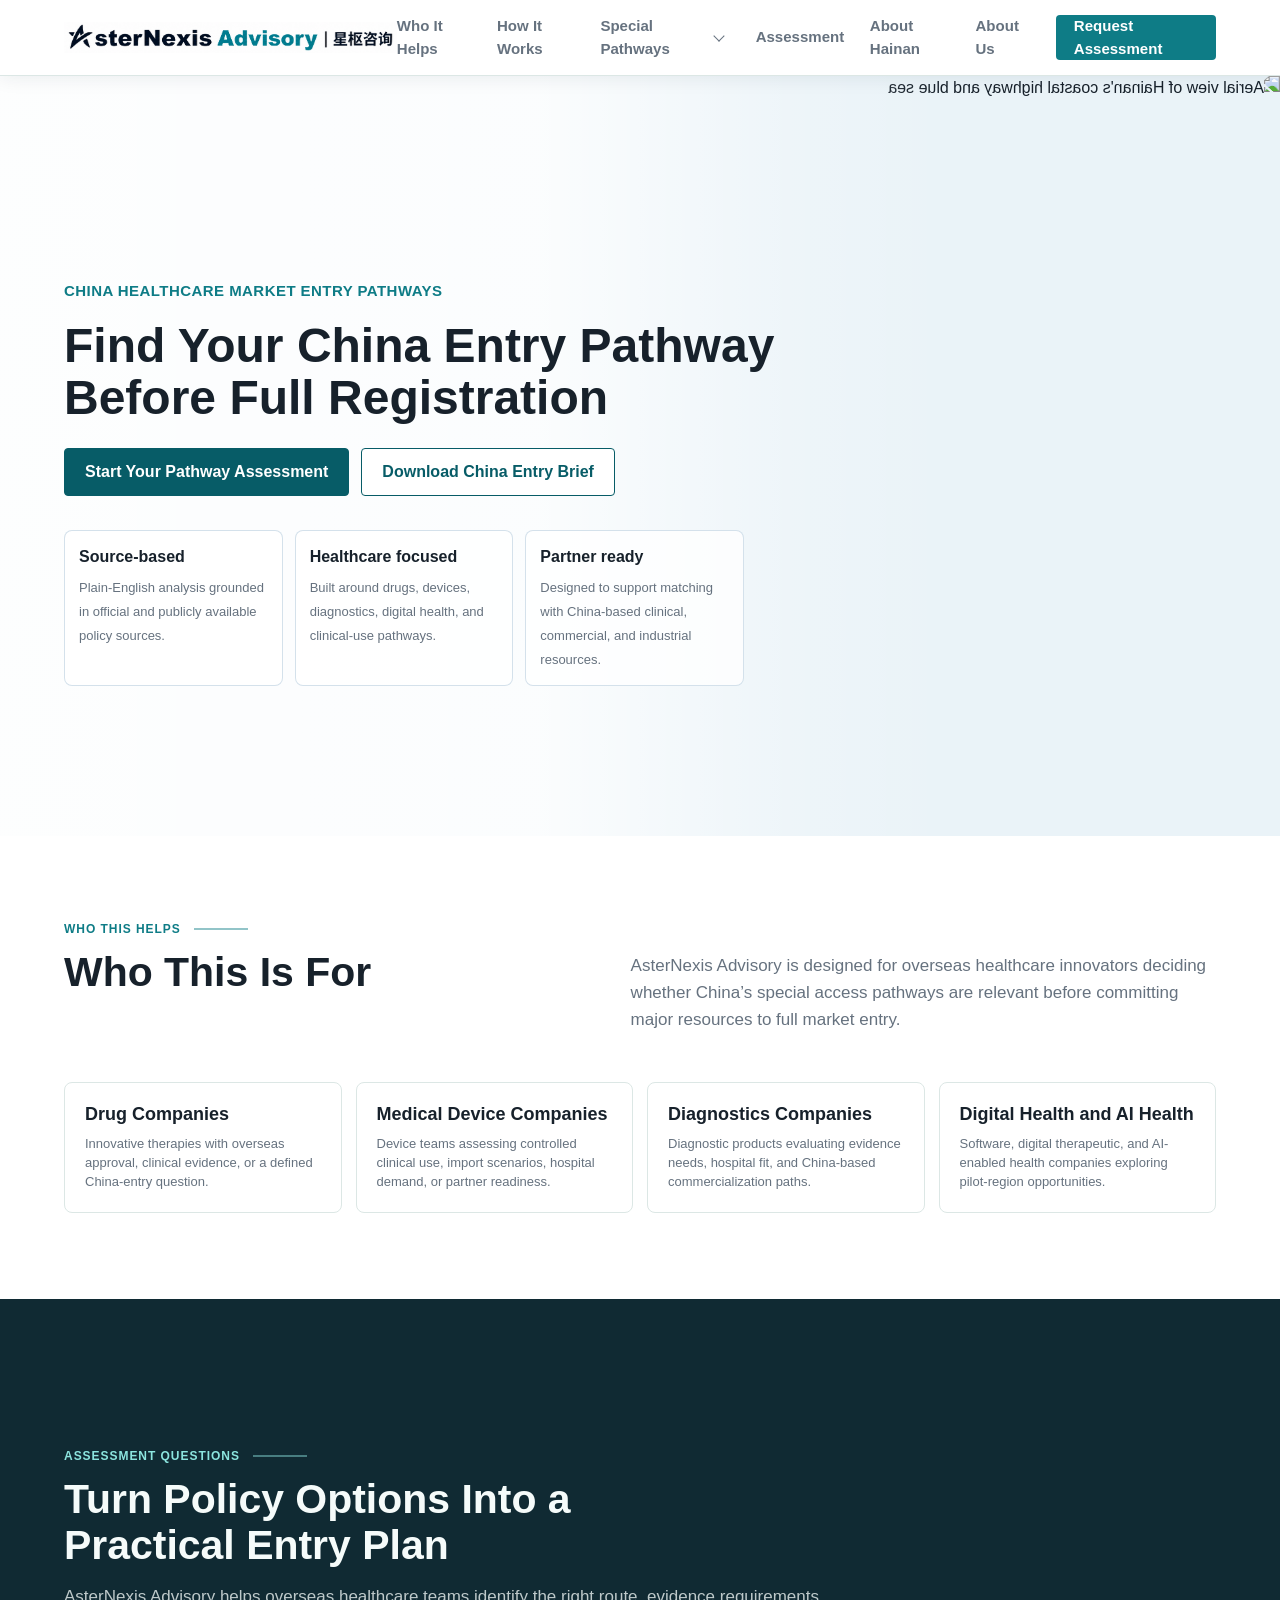
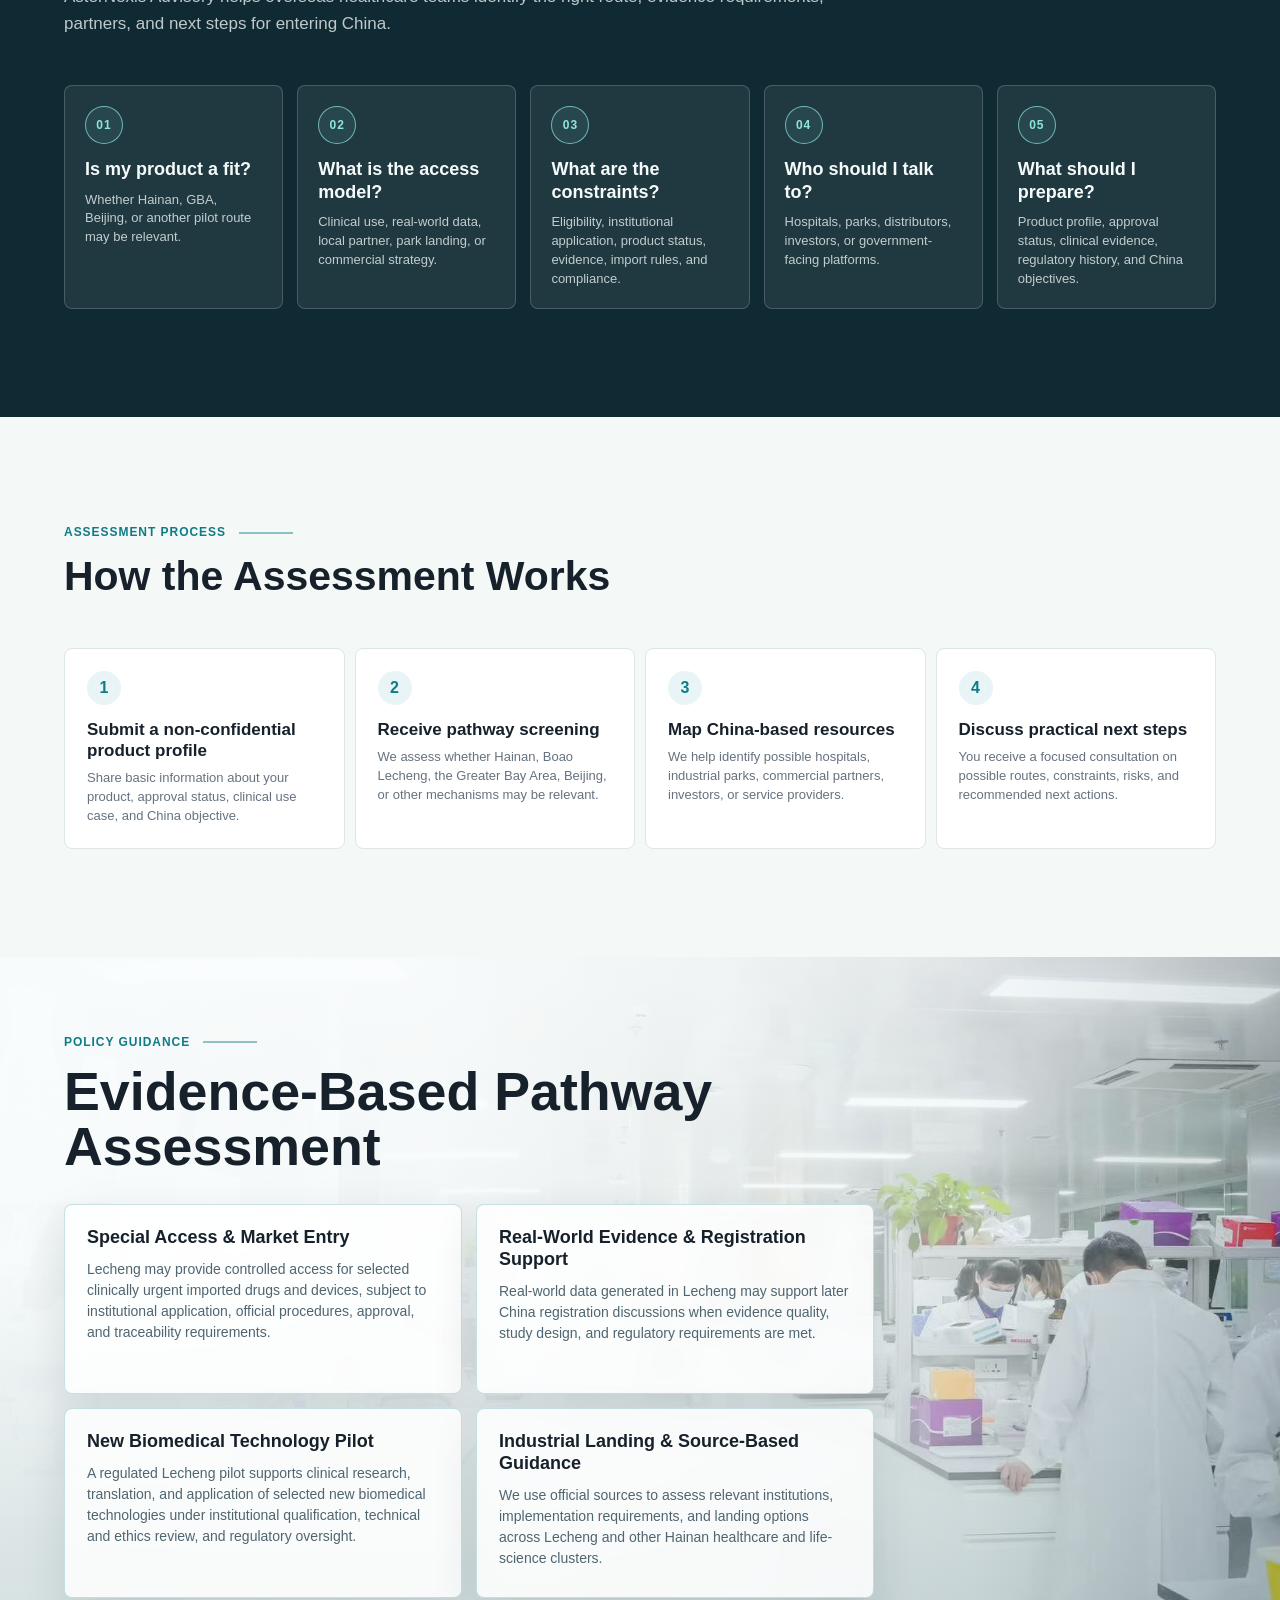
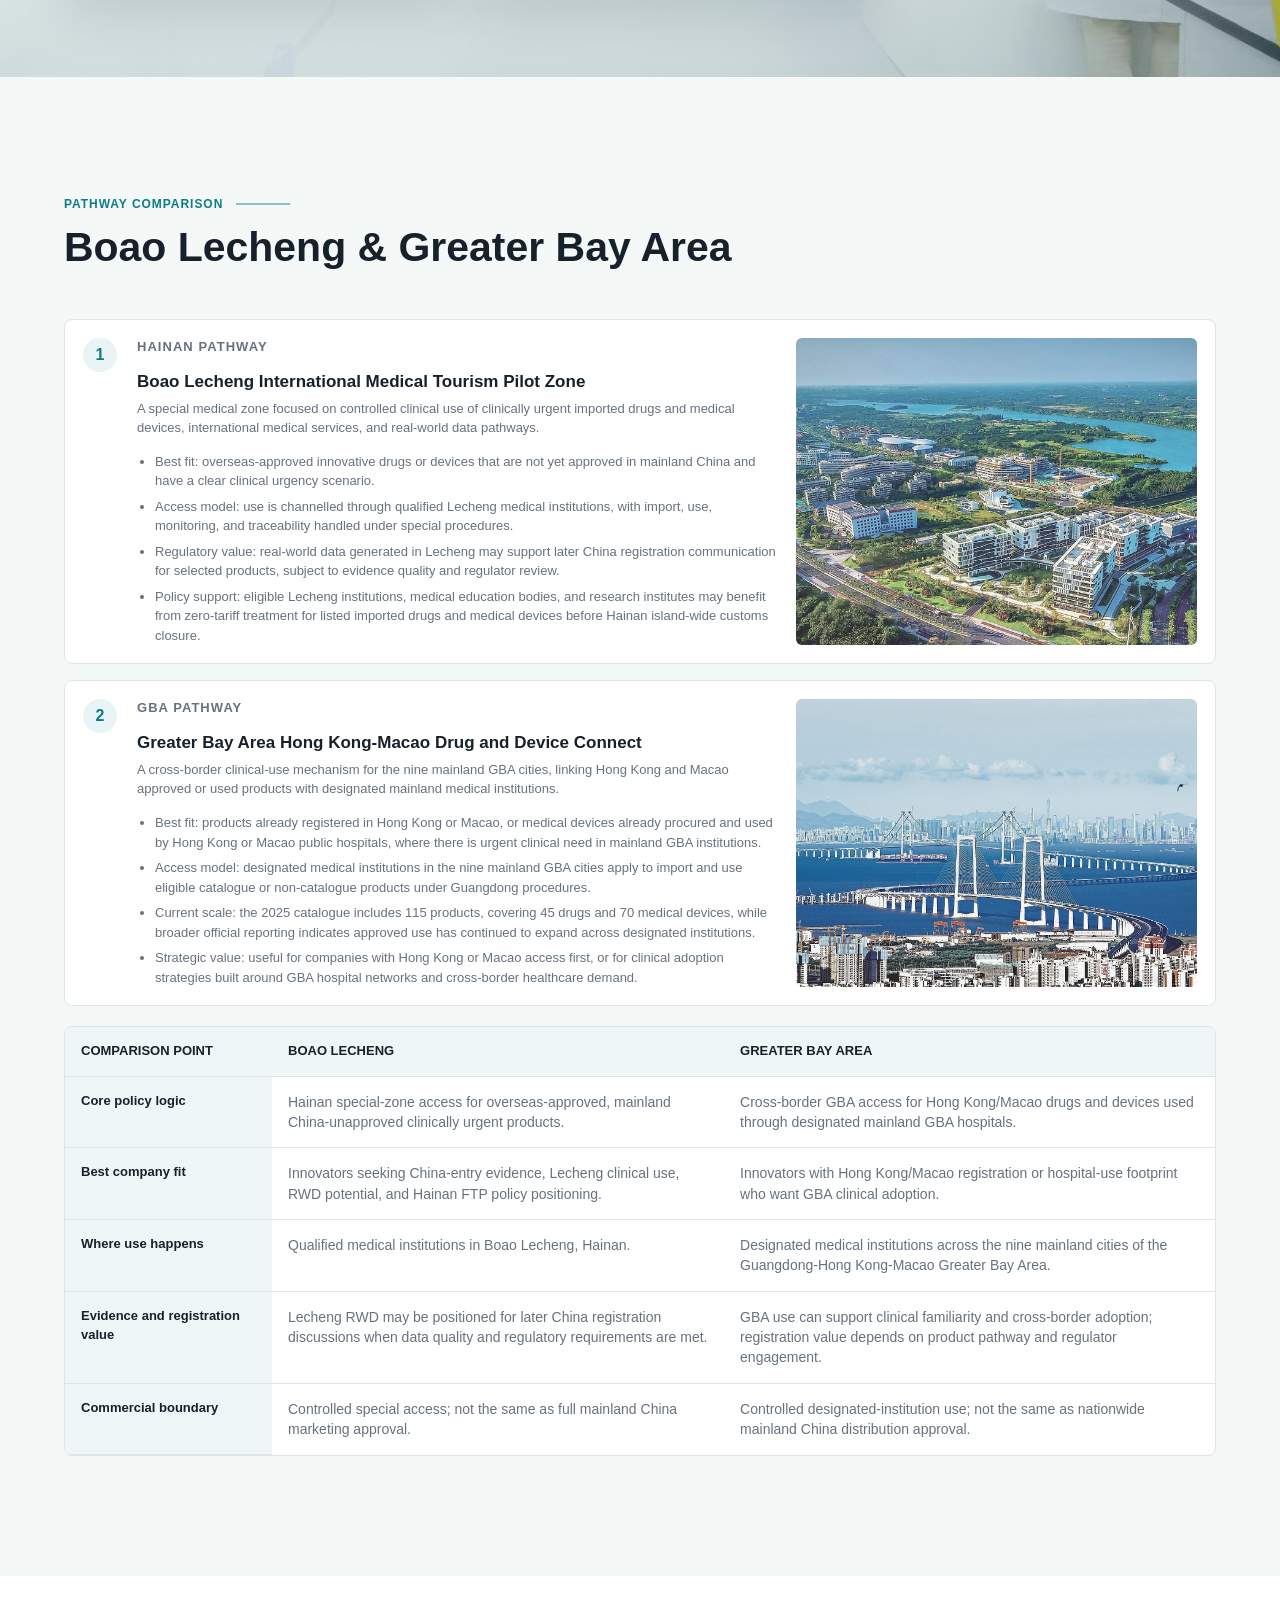
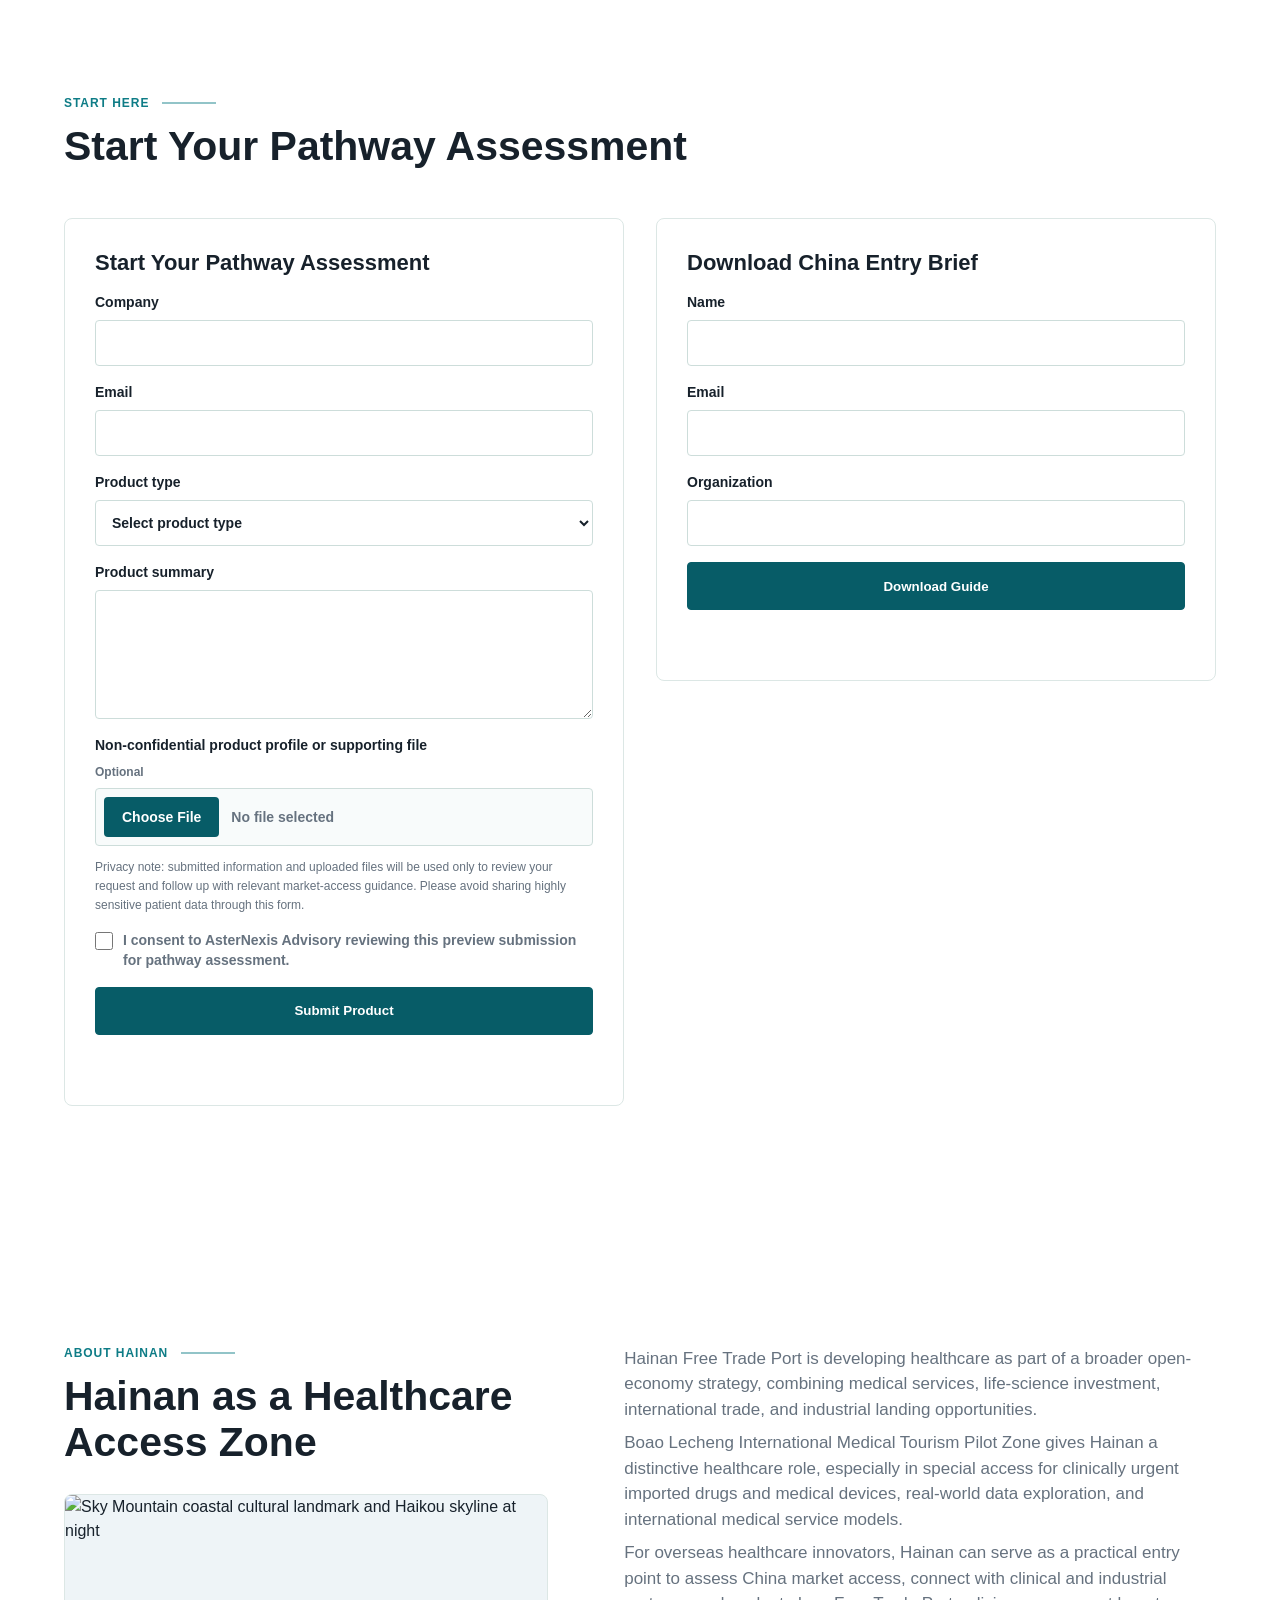
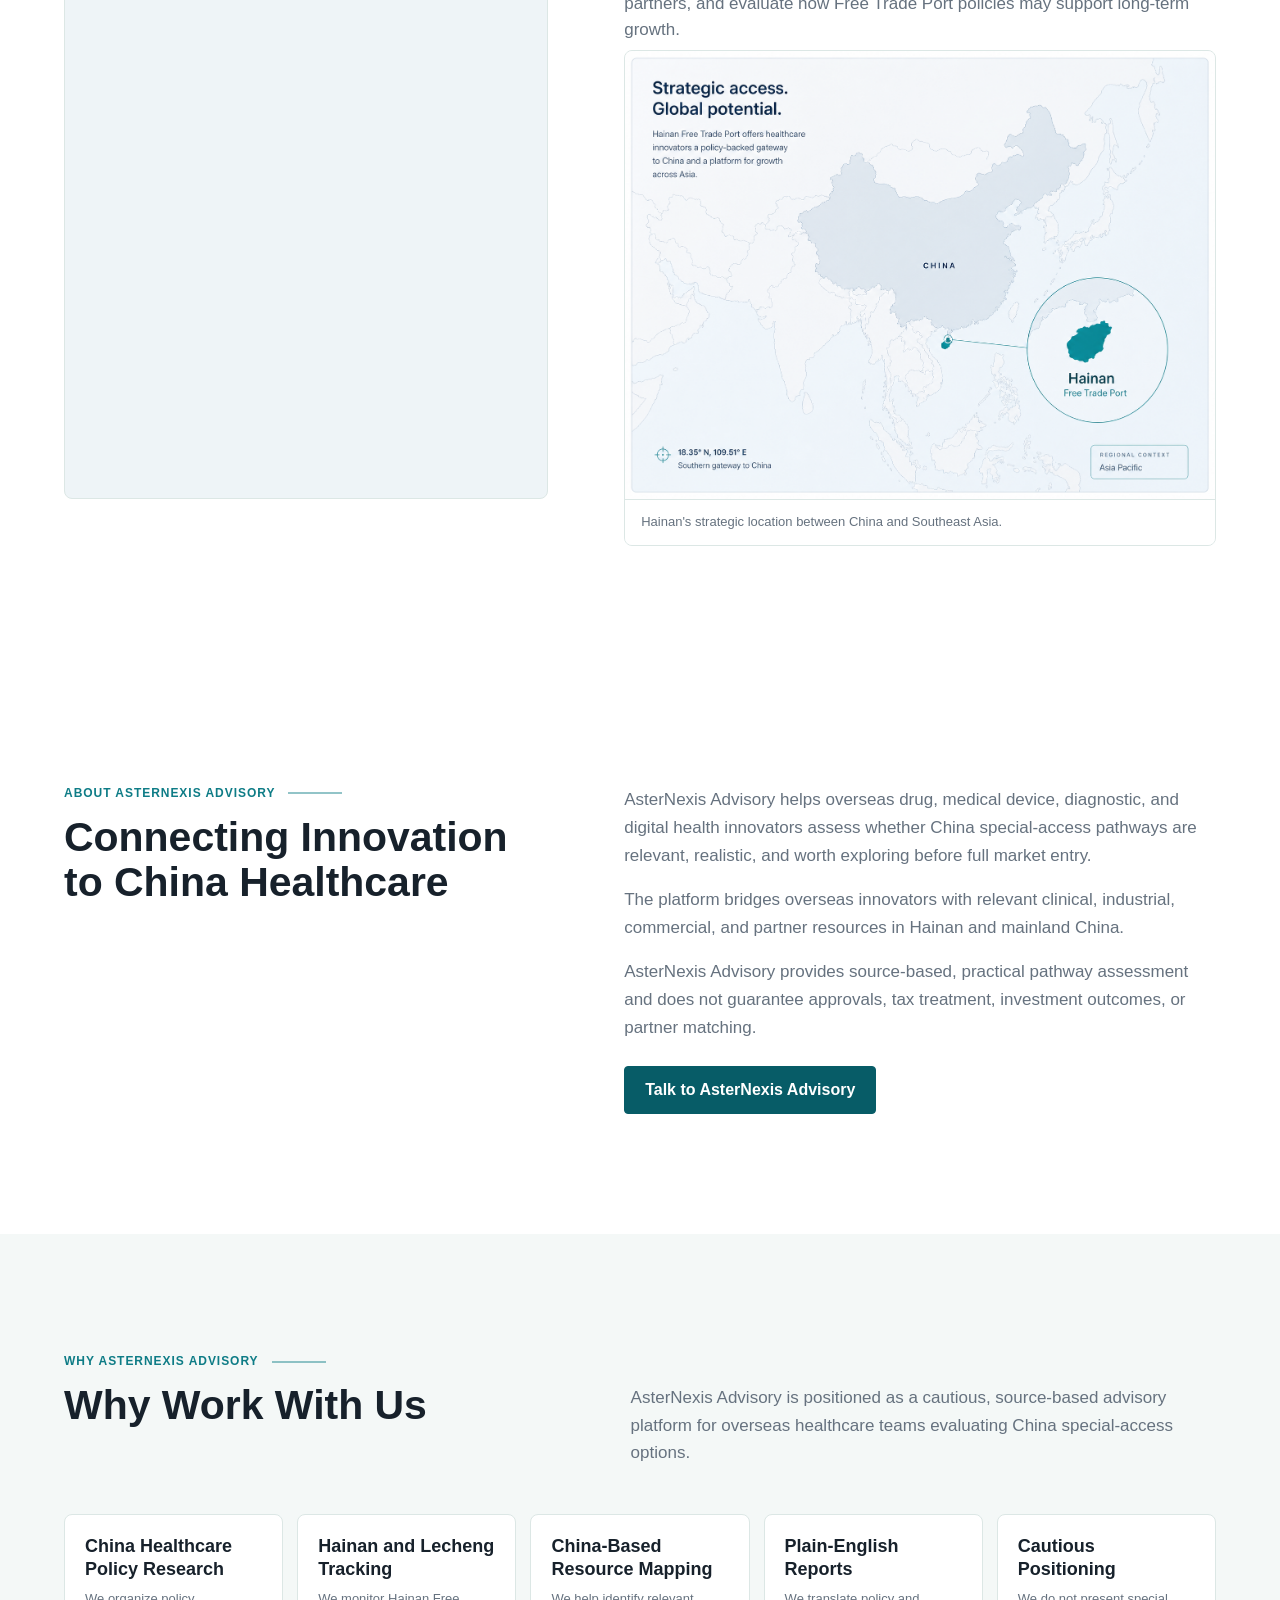
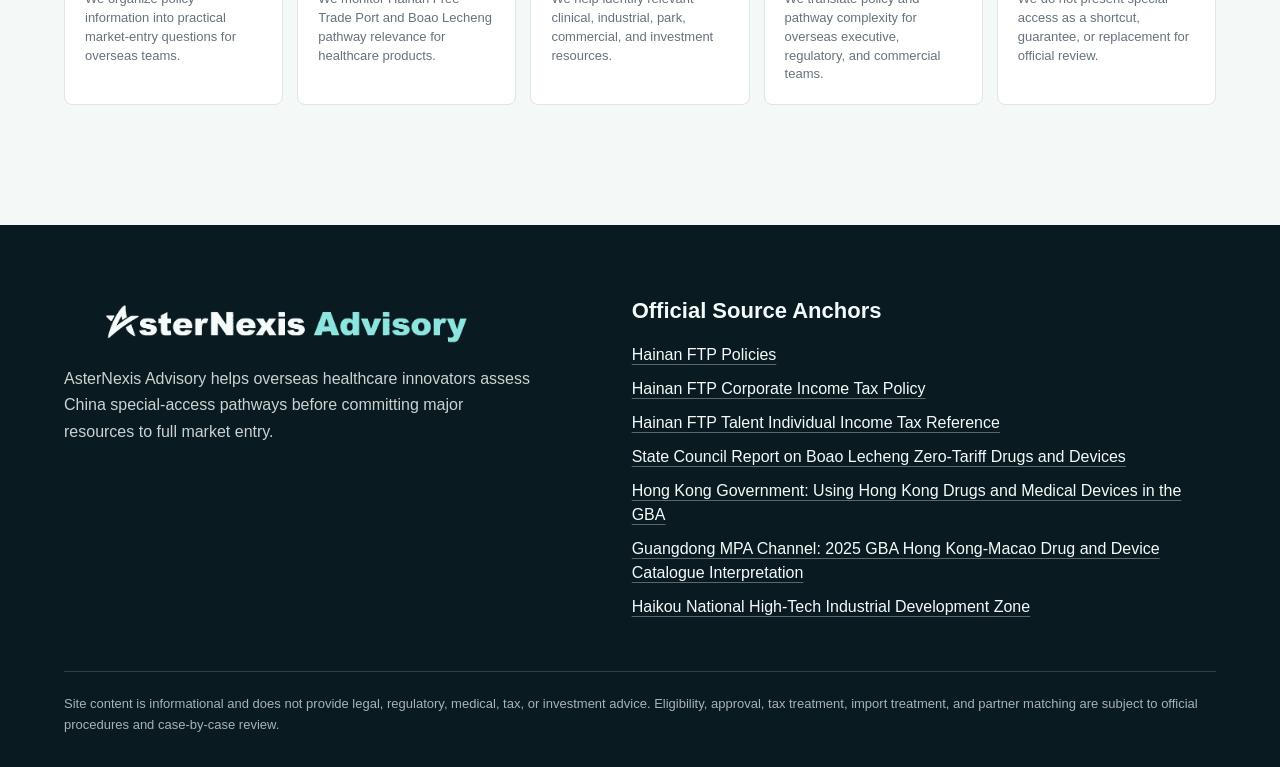
==== commit a835e2e7: "Apply Special Pathways gradient background" ====
--- a/index.html
+++ b/index.html
@@ -5,9 +5,9 @@
   <meta name="viewport" content="width=device-width, initial-scale=1">
   <title>AsterNexis Advisory | Hainan & China Healthcare Market Entry Pathways</title>
   <meta name="description" content="AsterNexis Advisory helps overseas drug, medical device, diagnostic, and digital health companies assess China special-access pathways before full market registration.">
-  <link rel="stylesheet" href="styles.css?v=20260716-about-hainan-align">
+  <link rel="stylesheet" href="styles.css?v=20260721-special-pathways-gradient">
   <script src="data/site-content.js?v=20260708-1" defer></script>
-  <script src="script.js?v=20260716-english-validation" defer></script>
+  <script src="script.js?v=20260721-special-pathways-anchor" defer></script>
 </head>
 <body>
   <a class="skip-link" href="#main">Skip to content</a>
@@ -143,34 +143,29 @@
         </div>
       </div>
     </section>
-    <section id="policies" class="section">
-      <div class="wrap split">
-        <div class="image-panel">
-          <img src="assets/hainan-seed-laboratory.png" alt="Researchers working in a modern Hainan innovation laboratory">
-        </div>
-        <div class="copy-panel">
-          <div class="section-title">
-            <p class="section-kicker">POLICY GUIDANCE</p>
-            <h2>Evidence-Based Pathway Assessment</h2>
-          </div>
-          <div class="policy-grid">
-            <article class="policy-card">
-              <h3>Special Access &amp; Market Entry</h3>
-              <p>Lecheng may provide controlled access for selected clinically urgent imported drugs and devices, subject to institutional application, official procedures, approval, and traceability requirements.</p>
-            </article>
-            <article class="policy-card">
-              <h3>Real-World Evidence &amp; Registration Support</h3>
-              <p>Real-world data generated in Lecheng may support later China registration discussions when evidence quality, study design, and regulatory requirements are met.</p>
-            </article>
-            <article class="policy-card">
-              <h3>New Biomedical Technology Pilot</h3>
-              <p>A regulated Lecheng pilot supports clinical research, translation, and application of selected new biomedical technologies under institutional qualification, technical and ethics review, and regulatory oversight.</p>
-            </article>
-            <article class="policy-card">
-              <h3>Industrial Landing &amp; Source-Based Guidance</h3>
-              <p>We use official sources to assess relevant institutions, implementation requirements, and landing options across Lecheng and other Hainan healthcare and life-science clusters.</p>
-            </article>
-          </div>
+    <section id="policies" class="section policies-gradient-section">
+      <div class="policies-gradient-content">
+        <div class="section-title">
+          <p class="section-kicker">POLICY GUIDANCE</p>
+          <h2>Evidence-Based Pathway Assessment</h2>
+        </div>
+        <div class="policy-grid">
+          <article class="policy-card">
+            <h3>Special Access &amp; Market Entry</h3>
+            <p>Lecheng may provide controlled access for selected clinically urgent imported drugs and devices, subject to institutional application, official procedures, approval, and traceability requirements.</p>
+          </article>
+          <article class="policy-card">
+            <h3>Real-World Evidence &amp; Registration Support</h3>
+            <p>Real-world data generated in Lecheng may support later China registration discussions when evidence quality, study design, and regulatory requirements are met.</p>
+          </article>
+          <article class="policy-card">
+            <h3>New Biomedical Technology Pilot</h3>
+            <p>A regulated Lecheng pilot supports clinical research, translation, and application of selected new biomedical technologies under institutional qualification, technical and ethics review, and regulatory oversight.</p>
+          </article>
+          <article class="policy-card">
+            <h3>Industrial Landing &amp; Source-Based Guidance</h3>
+            <p>We use official sources to assess relevant institutions, implementation requirements, and landing options across Lecheng and other Hainan healthcare and life-science clusters.</p>
+          </article>
         </div>
       </div>
     </section>
--- a/styles.css
+++ b/styles.css
@@ -769,6 +769,150 @@
   padding: 18px;
 }
 
+.policies-gradient-section {
+  position: relative;
+  isolation: isolate;
+  min-height: 720px;
+  display: grid;
+  align-items: center;
+  overflow: hidden;
+  padding: clamp(68px, 8vh, 104px) 0;
+  background-image: url(assets/hainan-seed-laboratory.png);
+  background-position: center;
+  background-size: cover;
+}
+
+.policies-gradient-section::before,
+.policies-gradient-section::after {
+  content: "";
+  position: absolute;
+  inset: 0;
+  z-index: 0;
+  pointer-events: none;
+}
+
+.policies-gradient-section::before {
+  background: linear-gradient(
+    90deg,
+    rgba(248, 252, 252, 0.98) 0%,
+    rgba(248, 252, 252, 0.94) 34%,
+    rgba(244, 250, 250, 0.82) 56%,
+    rgba(229, 243, 243, 0.48) 76%,
+    rgba(7, 62, 70, 0.2) 100%
+  );
+}
+
+.policies-gradient-section::after {
+  background: linear-gradient(
+    180deg,
+    rgba(255, 255, 255, 0.28) 0%,
+    rgba(255, 255, 255, 0) 42%,
+    rgba(5, 57, 65, 0.16) 100%
+  );
+}
+
+.policies-gradient-content {
+  position: relative;
+  z-index: 1;
+  width: min(810px, calc(100% - (2 * var(--page-gutter))));
+  margin-left: max(var(--page-gutter), calc((100vw - var(--content-max)) / 2));
+}
+
+.policies-gradient-section .section-title {
+  max-width: 720px;
+  margin-bottom: 30px;
+}
+
+.policies-gradient-section .section-title h2 {
+  max-width: 700px;
+  font-size: clamp(42px, 4.2vw, 62px);
+  line-height: 1.03;
+}
+
+.policies-gradient-section .policy-grid {
+  gap: 14px;
+}
+
+.policies-gradient-section .policy-card {
+  min-height: 190px;
+  padding: 22px;
+  background: rgba(255, 255, 255, 0.84);
+  border-color: rgba(12, 124, 131, 0.22);
+  box-shadow: 0 18px 46px rgba(7, 43, 50, 0.12);
+  backdrop-filter: blur(12px);
+}
+
+.policies-gradient-section .policy-card h3 {
+  margin: 0 0 10px;
+  font-size: 18px;
+  line-height: 1.22;
+}
+
+.policies-gradient-section .policy-card p {
+  color: #4f6570;
+  font-size: 14px;
+  line-height: 1.5;
+}
+
+@media (max-width: 980px) {
+  .policies-gradient-section {
+    min-height: 0;
+    align-items: start;
+    padding: 64px 0 72px;
+    background-position: 60% center;
+  }
+
+  .policies-gradient-section::before {
+    background: linear-gradient(
+      90deg,
+      rgba(248, 252, 252, 0.98) 0%,
+      rgba(248, 252, 252, 0.94) 58%,
+      rgba(236, 247, 247, 0.7) 100%
+    );
+  }
+
+  .policies-gradient-content {
+    width: auto;
+    margin: 0 var(--page-gutter);
+  }
+
+  .policies-gradient-section .policy-grid {
+    grid-template-columns: repeat(2, minmax(0, 1fr));
+  }
+}
+
+@media (max-width: 760px) {
+  .policies-gradient-section {
+    padding-top: 52px;
+    background-position: 66% center;
+  }
+
+  .policies-gradient-section::before {
+    background: linear-gradient(
+      180deg,
+      rgba(248, 252, 252, 0.98) 0%,
+      rgba(248, 252, 252, 0.94) 68%,
+      rgba(235, 247, 247, 0.86) 100%
+    );
+  }
+
+  .policies-gradient-section .section-title {
+    margin-bottom: 24px;
+  }
+
+  .policies-gradient-section .section-title h2 {
+    font-size: 38px;
+  }
+
+  .policies-gradient-section .policy-grid {
+    grid-template-columns: 1fr;
+  }
+
+  .policies-gradient-section .policy-card {
+    min-height: 0;
+  }
+}
+
 .policy-navigation {
   margin-top: 54px;
 }
